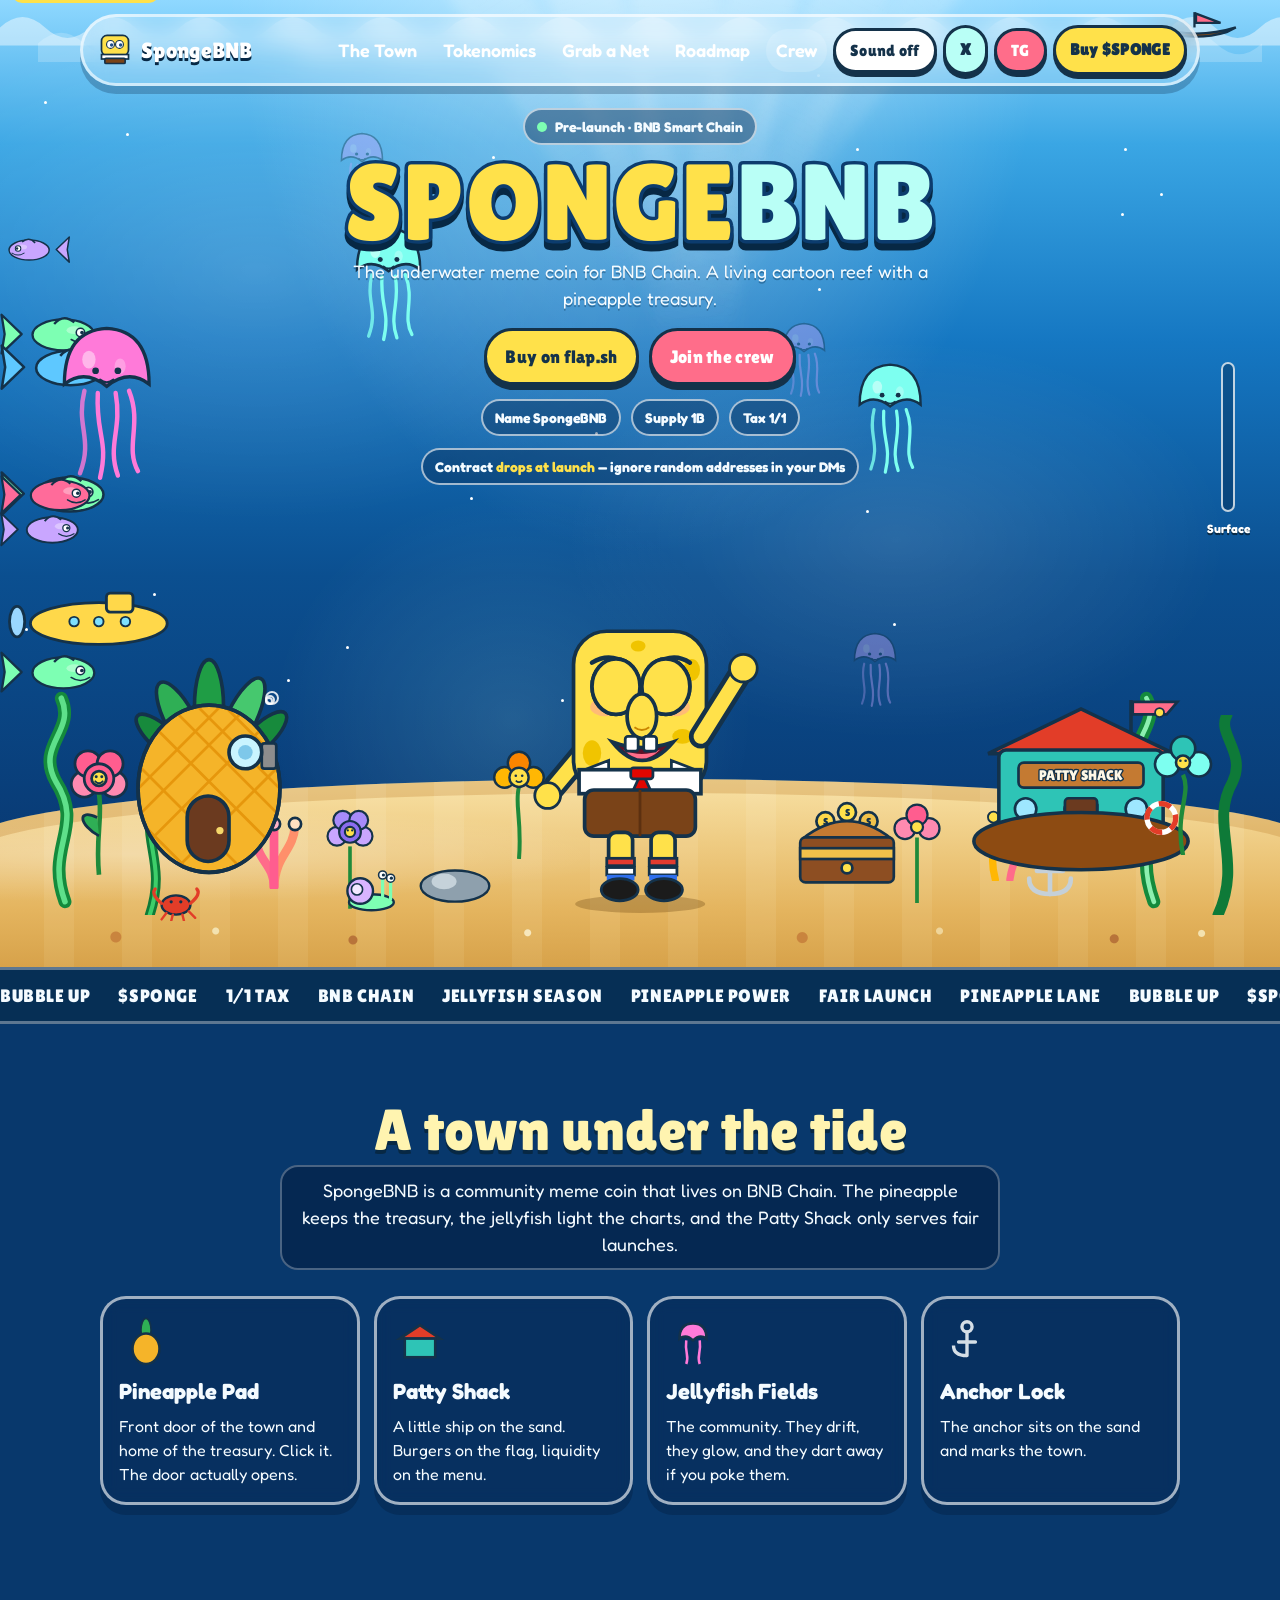
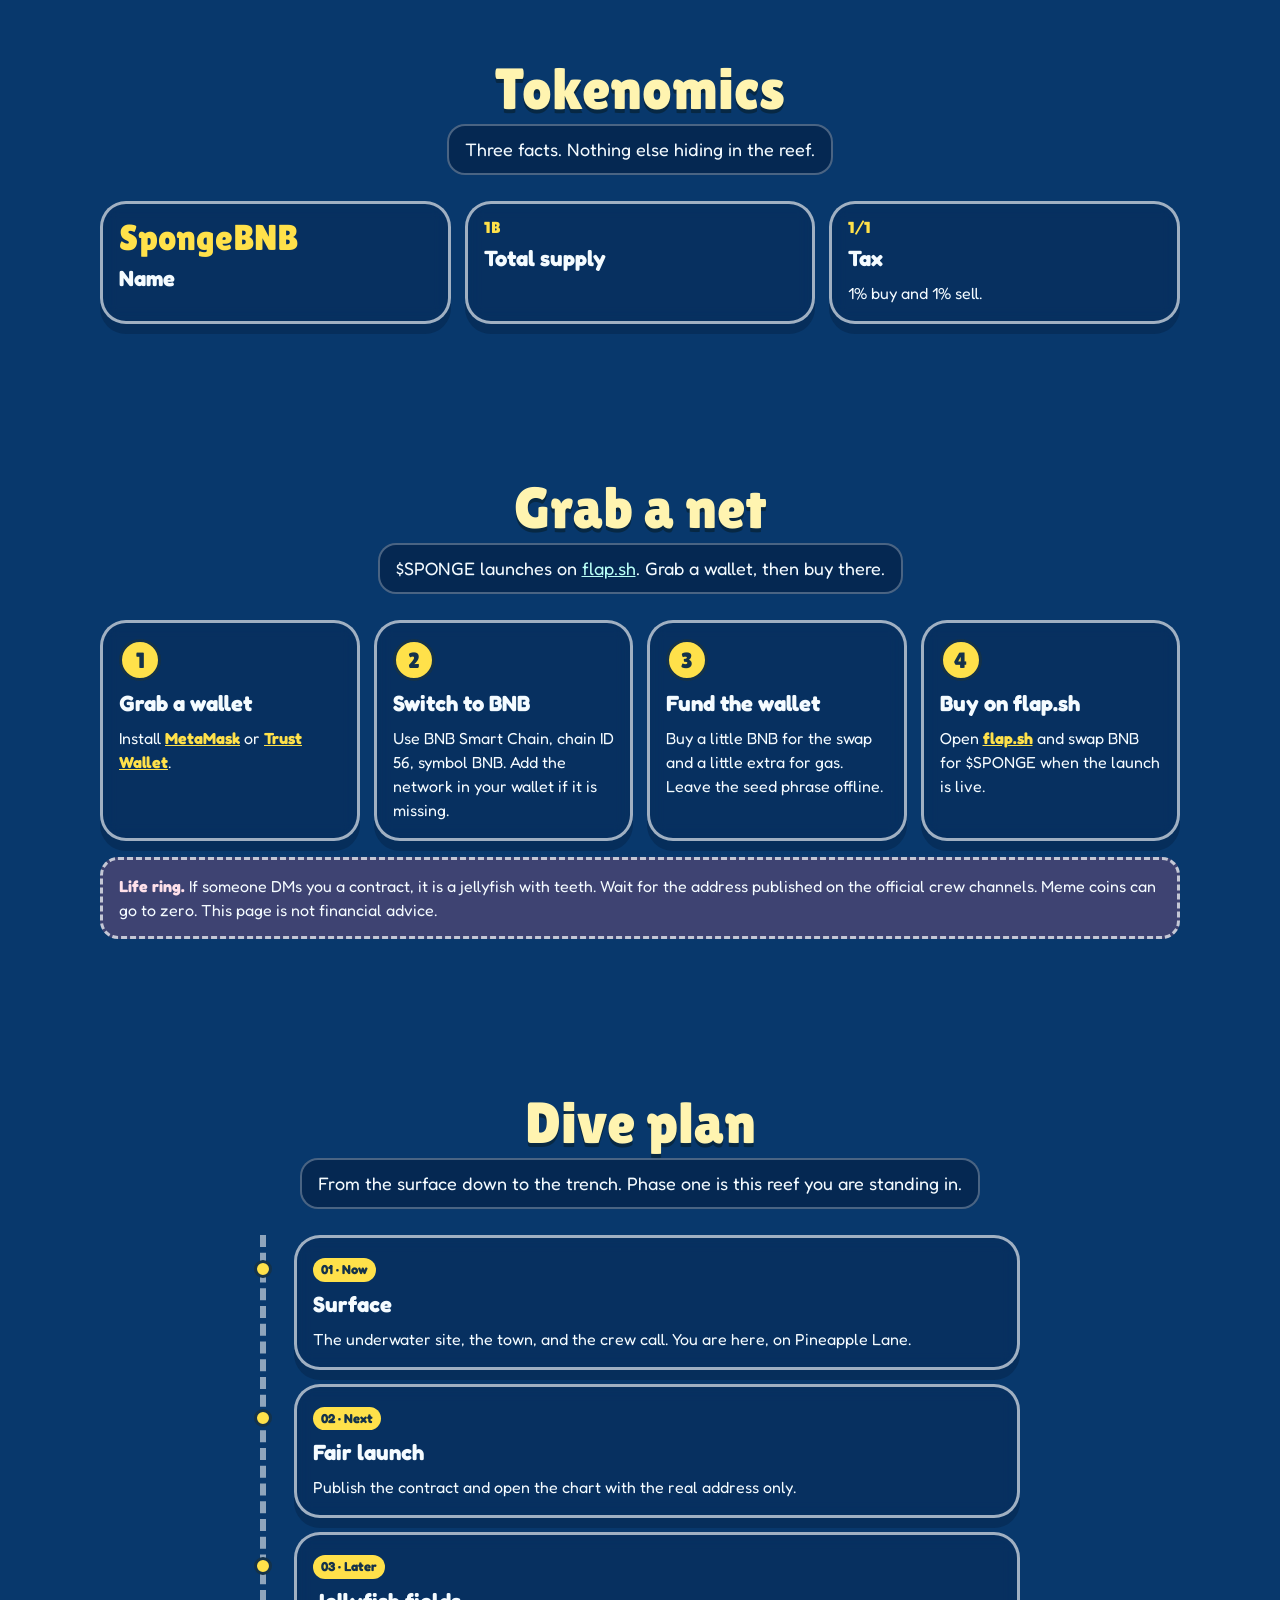
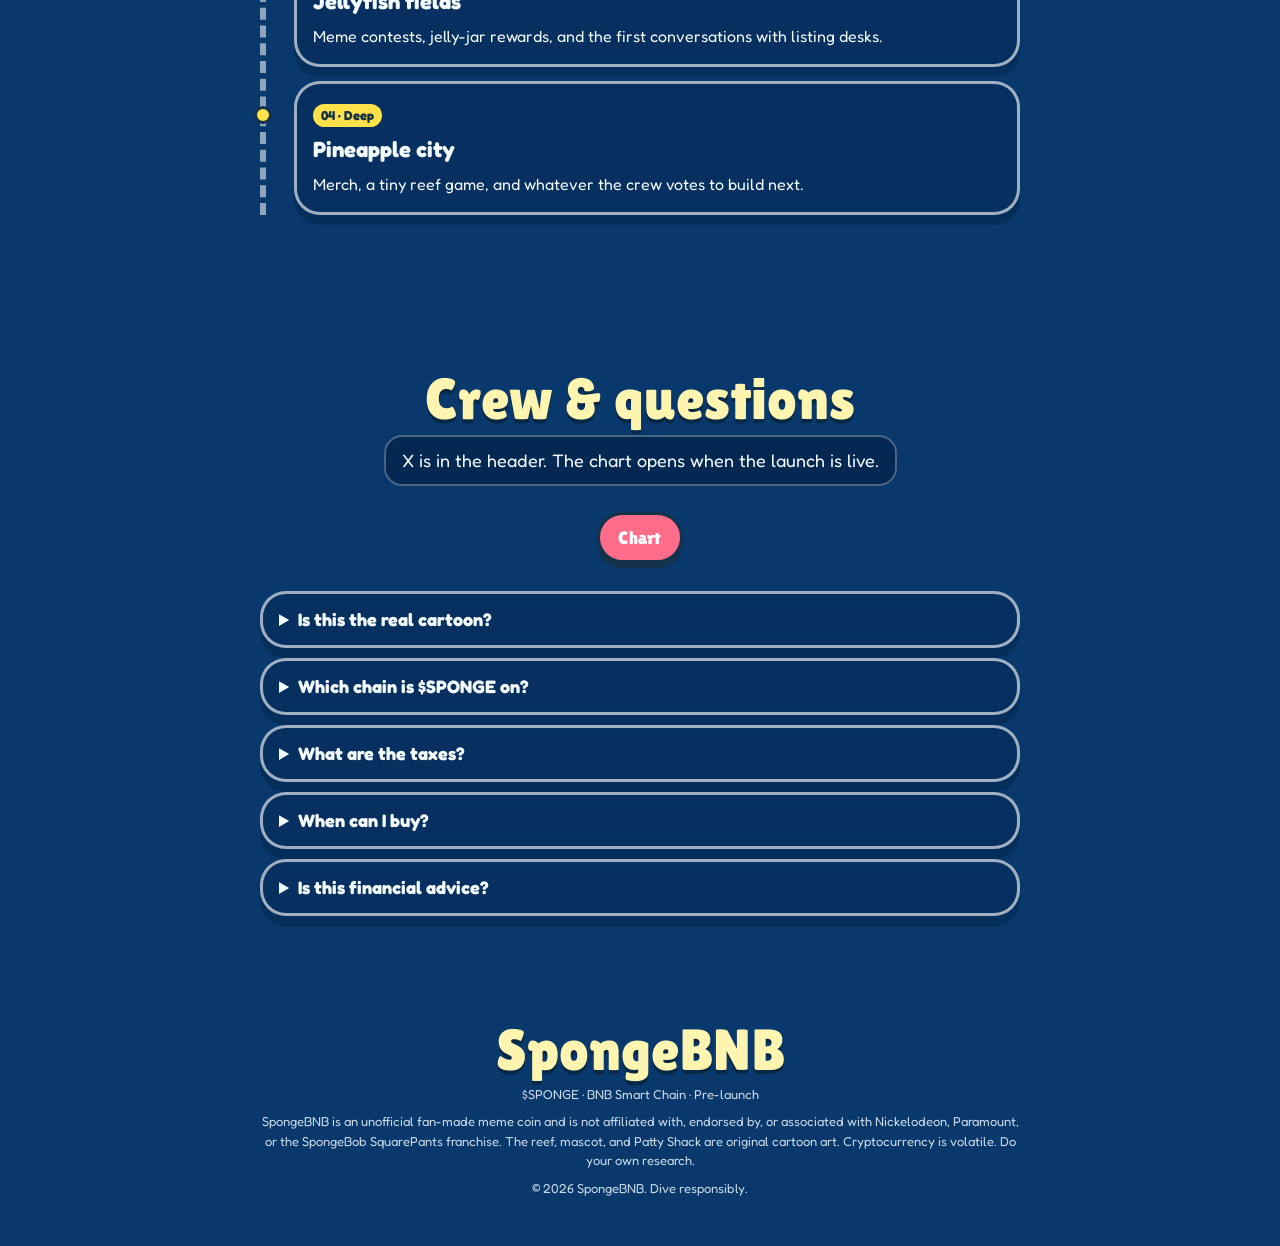
==== index.html @ d5db399b "Show tokenomics as name, 1B supply, and a 1/1 tax. Co-authored-by: Cursor <cursoragent@cursor.com>" ====
<!DOCTYPE html>
<html lang="en">
<head>
  <meta charset="UTF-8">
  <meta name="viewport" content="width=device-width, initial-scale=1">
  <title>SpongeBNB — The underwater meme coin</title>
  <meta name="description" content="SpongeBNB is a fan-made underwater meme coin on BNB Chain. Total supply 1B, tax 1/1.">
  <meta name="theme-color" content="#0c6ebd">
  <link rel="icon" href="favicon.svg" type="image/svg+xml">
  <link rel="preconnect" href="https://fonts.googleapis.com">
  <link rel="preconnect" href="https://fonts.gstatic.com" crossorigin>
  <link href="https://fonts.googleapis.com/css2?family=Fredoka:wght@500;600;700&family=Lilita+One&display=swap" rel="stylesheet">
  <link rel="stylesheet" href="styles.css?v=3">
</head>
<body>
  <a class="skip" href="#main">Skip to content</a>

  <div class="ocean" aria-hidden="true">
    <div class="rays">
      <span></span><span></span><span></span><span></span><span></span><span></span>
    </div>
    <div class="caustics"></div>
    <div class="wave wave-a"></div>
    <div class="wave wave-b"></div>
    <svg class="skiff" viewBox="0 0 120 48" aria-hidden="true">
      <path d="M8 28 Q60 44 112 28 L100 34 Q60 46 20 34 Z" fill="#8d4b12" stroke="#14324a" stroke-width="3"/>
      <path d="M58 28 V8" stroke="#14324a" stroke-width="3"/>
      <path d="M60 10 L92 22 L60 22 Z" fill="#ff6d8a" stroke="#14324a" stroke-width="3"/>
    </svg>
    <div class="bubbles" id="bubbles"></div>
    <div class="fish-layer" id="fish-layer"></div>
    <div class="jelly-layer" id="jelly-layer"></div>
    <div class="plankton" id="plankton"></div>
    <svg class="sub" viewBox="0 0 200 80" aria-hidden="true">
      <g class="prop">
        <ellipse cx="18" cy="48" rx="8" ry="16" fill="#9ad7ff" stroke="#14324a" stroke-width="3"/>
      </g>
      <ellipse cx="104" cy="50" rx="72" ry="22" fill="#ffd84a" stroke="#14324a" stroke-width="3"/>
      <rect x="112" y="18" width="28" height="20" rx="4" fill="#ffd84a" stroke="#14324a" stroke-width="3"/>
      <circle cx="78" cy="48" r="5" fill="#7ee0ff" stroke="#14324a" stroke-width="2"/>
      <circle cx="104" cy="48" r="5" fill="#7ee0ff" stroke="#14324a" stroke-width="2"/>
      <circle cx="132" cy="48" r="5" fill="#7ee0ff" stroke="#14324a" stroke-width="2"/>
    </svg>
    <div class="depth-shade"></div>
  </div>

  <div class="depth" aria-hidden="true">
    <div class="depth-track"><div class="depth-fill" id="depth-fill"></div></div>
    <span id="depth-label">Surface</span>
  </div>

  <header class="nav">
    <a class="brand" href="#home">
      <svg class="brand-mark" viewBox="0 0 64 64" aria-hidden="true">
        <rect x="8" y="6" width="48" height="36" rx="10" fill="#ffe14a" stroke="#14324a" stroke-width="3"/>
        <circle cx="24" cy="22" r="7" fill="#fff" stroke="#14324a" stroke-width="2"/>
        <circle cx="40" cy="22" r="7" fill="#fff" stroke="#14324a" stroke-width="2"/>
        <circle cx="26" cy="23" r="3" fill="#1d4e89"/>
        <circle cx="42" cy="23" r="3" fill="#1d4e89"/>
        <rect x="8" y="40" width="48" height="8" fill="#fff" stroke="#14324a" stroke-width="3"/>
        <rect x="14" y="47" width="36" height="9" rx="2" fill="#7a4318" stroke="#14324a" stroke-width="3"/>
      </svg>
      SpongeBNB
    </a>
    <button class="burger" type="button" aria-label="Menu" aria-expanded="false">
      <span></span><span></span><span></span>
    </button>
    <nav class="nav-links">
      <a href="#about">The Town</a>
      <a href="#tokenomics">Tokenomics</a>
      <a href="#buy">Grab a Net</a>
      <a href="#roadmap">Roadmap</a>
      <a href="#crew">Crew</a>
      <button class="btn icon-btn" id="sound-btn" type="button" aria-pressed="false">Sound off</button>
      <a class="btn btn-aqua" href="https://x.com/spongebnb_" target="_blank" rel="noopener noreferrer">X</a>
      <button class="btn btn-pink" id="tg-btn" type="button" data-soon>TG</button>
      <a class="btn btn-yellow" href="https://flap.sh" target="_blank" rel="noopener noreferrer">Buy $SPONGE</a>
    </nav>
  </header>

  <main id="main">
    <section class="hero" id="home">
      <div class="hero-copy">
        <p class="kicker"><span class="pulse"></span> Pre-launch · BNB Smart Chain</p>
        <h1 aria-label="SpongeBNB">
          <span>S</span><span>P</span><span>O</span><span>N</span><span>G</span><span>E</span><span class="sea">B</span><span class="sea">N</span><span class="sea">B</span>
        </h1>
        <p class="lede">The underwater meme coin for BNB Chain. A living cartoon reef with a pineapple treasury.</p>
        <div class="cta-row">
          <a class="btn btn-yellow" href="https://flap.sh" target="_blank" rel="noopener noreferrer">Buy on flap.sh</a>
          <a class="btn btn-pink" href="#crew">Join the crew</a>
        </div>
        <ul class="chips">
          <li>Name SpongeBNB</li>
          <li>Supply 1B</li>
          <li>Tax 1/1</li>
        </ul>
        <p class="status-pill">Contract <strong>drops at launch</strong> — ignore random addresses in your DMs</p>
      </div>

      <div class="town">
        <div class="sand"></div>
        <div class="pebbles"></div>

        <svg class="kelp k1" viewBox="0 0 80 220" aria-hidden="true">
          <path d="M40 220 C 18 160, 62 140, 30 90 C 8 50, 52 36, 36 0" stroke="#148a3c" stroke-width="14" fill="none" stroke-linecap="round"/>
          <path d="M40 220 C 18 160, 62 140, 30 90 C 8 50, 52 36, 36 0" stroke="#5ee08a" stroke-width="6" fill="none" stroke-linecap="round"/>
        </svg>
        <svg class="kelp k2" viewBox="0 0 80 220" aria-hidden="true">
          <path d="M36 220 C 60 150, 16 120, 48 70 C 66 40, 30 24, 44 0" stroke="#0e7a38" stroke-width="12" fill="none" stroke-linecap="round"/>
          <path d="M36 220 C 60 150, 16 120, 48 70 C 66 40, 30 24, 44 0" stroke="#3dce6a" stroke-width="5" fill="none" stroke-linecap="round"/>
        </svg>
        <svg class="kelp k3" viewBox="0 0 80 220" aria-hidden="true">
          <path d="M42 220 C 16 150, 64 130, 28 80 C 10 46, 50 30, 34 0" stroke="#148a3c" stroke-width="14" fill="none" stroke-linecap="round"/>
          <path d="M42 220 C 16 150, 64 130, 28 80 C 10 46, 50 30, 34 0" stroke="#8cf0b0" stroke-width="5" fill="none" stroke-linecap="round"/>
        </svg>
        <svg class="kelp k4" viewBox="0 0 80 220" aria-hidden="true">
          <path d="M30 220 C 58 160, 20 120, 46 74 C 62 42, 28 20, 40 0" stroke="#0e7a38" stroke-width="12" fill="none" stroke-linecap="round"/>
        </svg>

        <div class="scene">
          <svg class="flower f1" viewBox="0 0 80 150" aria-hidden="true">
            <path d="M40 150 C 36 110, 44 90, 40 62" stroke="#1f8a3b" stroke-width="5" fill="none"/>
            <path d="M40 108 C 18 96, 16 78, 38 88" fill="#2faf55" stroke="#14324a" stroke-width="3"/>
            <circle cx="24" cy="52" r="14" fill="#ff8ab0" stroke="#14324a" stroke-width="3"/>
            <circle cx="56" cy="52" r="14" fill="#ff8ab0" stroke="#14324a" stroke-width="3"/>
            <circle cx="28" cy="30" r="14" fill="#ff5d8f" stroke="#14324a" stroke-width="3"/>
            <circle cx="52" cy="30" r="14" fill="#ff5d8f" stroke="#14324a" stroke-width="3"/>
            <circle cx="40" cy="46" r="16" fill="#ff5d8f" stroke="#14324a" stroke-width="3"/>
            <circle cx="40" cy="46" r="8" fill="#ffe14a" stroke="#14324a" stroke-width="3"/>
            <circle cx="37" cy="44" r="1.6" fill="#14324a"/>
            <circle cx="43" cy="44" r="1.6" fill="#14324a"/>
            <path d="M36 49 Q40 53 44 49" stroke="#14324a" fill="none" stroke-width="2" stroke-linecap="round"/>
          </svg>

          <svg class="coral c1" viewBox="0 0 80 90" aria-hidden="true">
            <path d="M40 88 C 40 60, 18 58, 20 28" stroke="#ff6b8a" stroke-width="10" fill="none" stroke-linecap="round"/>
            <path d="M40 88 C 42 50, 62 48, 64 18" stroke="#ff8f6b" stroke-width="10" fill="none" stroke-linecap="round"/>
            <path d="M40 88 V 20" stroke="#ff5d8f" stroke-width="10" fill="none" stroke-linecap="round"/>
            <circle cx="20" cy="24" r="7" fill="#ffd0dc" stroke="#14324a" stroke-width="3"/>
            <circle cx="64" cy="16" r="7" fill="#ffe0c2" stroke="#14324a" stroke-width="3"/>
            <circle cx="40" cy="16" r="7" fill="#ffb3c7" stroke="#14324a" stroke-width="3"/>
          </svg>

          <svg class="flower f2" viewBox="0 0 80 150" aria-hidden="true">
            <path d="M40 150 V 64" stroke="#1f8a3b" stroke-width="5"/>
            <circle cx="22" cy="50" r="13" fill="#c9a6ff" stroke="#14324a" stroke-width="3"/>
            <circle cx="58" cy="50" r="13" fill="#c9a6ff" stroke="#14324a" stroke-width="3"/>
            <circle cx="30" cy="28" r="13" fill="#a78bfa" stroke="#14324a" stroke-width="3"/>
            <circle cx="52" cy="28" r="13" fill="#a78bfa" stroke="#14324a" stroke-width="3"/>
            <circle cx="40" cy="44" r="15" fill="#8b6cf0" stroke="#14324a" stroke-width="3"/>
            <circle cx="40" cy="44" r="7" fill="#ffe14a" stroke="#14324a" stroke-width="3"/>
            <circle cx="37" cy="42" r="1.5" fill="#14324a"/>
            <circle cx="43" cy="42" r="1.5" fill="#14324a"/>
          </svg>

          <button class="pineapple" id="pineapple" type="button" aria-pressed="false" aria-label="Pineapple house">
            <span class="smoke" aria-hidden="true"><i></i><i></i><i></i></span>
            <svg viewBox="0 0 220 270" aria-hidden="true">
              <g class="leaves">
                <ellipse cx="110" cy="78" rx="16" ry="52" fill="#1f9d45" stroke="#14324a" stroke-width="4"/>
                <ellipse cx="78" cy="92" rx="16" ry="46" fill="#2faf55" stroke="#14324a" stroke-width="4" transform="rotate(-28 78 92)"/>
                <ellipse cx="146" cy="90" rx="16" ry="48" fill="#46c86e" stroke="#14324a" stroke-width="4" transform="rotate(26 146 90)"/>
                <ellipse cx="58" cy="112" rx="13" ry="36" fill="#178a3c" stroke="#14324a" stroke-width="4" transform="rotate(-48 58 112)"/>
                <ellipse cx="168" cy="110" rx="13" ry="36" fill="#178a3c" stroke="#14324a" stroke-width="4" transform="rotate(46 168 110)"/>
              </g>
              <defs>
                <clipPath id="pineClip">
                  <ellipse cx="110" cy="168" rx="78" ry="92"/>
                </clipPath>
              </defs>
              <ellipse cx="110" cy="168" rx="78" ry="92" fill="#f5b429" stroke="#14324a" stroke-width="4"/>
              <g clip-path="url(#pineClip)" stroke="#e08a00" stroke-width="3" opacity="0.7">
                <path d="M40 90 L180 230 M20 130 L160 270 M60 70 L200 210 M80 60 L220 200 M0 170 L120 290 M100 50 L240 190"/>
                <path d="M180 90 L40 230 M200 130 L60 270 M160 70 L20 210 M140 60 L0 200"/>
              </g>
              <ellipse cx="110" cy="168" rx="78" ry="92" fill="none" stroke="#14324a" stroke-width="4"/>
              <rect x="168" y="118" width="16" height="28" rx="3" fill="#8d8d8d" stroke="#14324a" stroke-width="3"/>
              <circle cx="150" cy="128" r="18" fill="#c9f4ff" stroke="#14324a" stroke-width="4"/>
              <circle cx="150" cy="128" r="8" fill="#7ec8ea"/>
              <g class="door">
                <rect x="86" y="176" width="46" height="72" rx="23" fill="#6b3a1f" stroke="#14324a" stroke-width="4"/>
                <circle cx="122" cy="214" r="4" fill="#f5d76a"/>
              </g>
            </svg>
          </button>
          <div class="house-tip" id="house-tip">The treasury lives here.</div>

          <svg class="snail" viewBox="0 0 90 70" aria-hidden="true">
            <ellipse cx="48" cy="54" rx="28" ry="10" fill="#7dffb3" stroke="#14324a" stroke-width="3"/>
            <circle cx="34" cy="40" r="16" fill="#d9b4ff" stroke="#14324a" stroke-width="3"/>
            <circle cx="30" cy="38" r="7" fill="#f3e8ff" stroke="#14324a" stroke-width="2"/>
            <g class="eyestalk">
              <path d="M62 48 V 24" stroke="#7dffb3" stroke-width="4" stroke-linecap="round"/>
              <circle cx="62" cy="20" r="5" fill="#fff" stroke="#14324a" stroke-width="2"/>
              <circle cx="63" cy="20" r="2" fill="#14324a"/>
            </g>
            <g class="eyestalk" style="animation-delay:-.4s">
              <path d="M72 50 V 28" stroke="#7dffb3" stroke-width="4" stroke-linecap="round"/>
              <circle cx="72" cy="24" r="5" fill="#fff" stroke="#14324a" stroke-width="2"/>
              <circle cx="73" cy="24" r="2" fill="#14324a"/>
            </g>
          </svg>

          <svg class="rock" viewBox="0 0 100 60" aria-hidden="true">
            <ellipse cx="50" cy="36" rx="44" ry="20" fill="#8ea0ad" stroke="#14324a" stroke-width="3"/>
            <ellipse cx="36" cy="30" rx="16" ry="10" fill="#c5d2da"/>
          </svg>

          <svg class="flower f3" viewBox="0 0 80 150" aria-hidden="true">
            <path d="M40 150 C 44 100, 34 80, 40 60" stroke="#1f8a3b" stroke-width="5" fill="none"/>
            <circle cx="22" cy="48" r="13" fill="#ffb703" stroke="#14324a" stroke-width="3"/>
            <circle cx="58" cy="48" r="13" fill="#ffb703" stroke="#14324a" stroke-width="3"/>
            <circle cx="40" cy="30" r="14" fill="#fb8500" stroke="#14324a" stroke-width="3"/>
            <circle cx="40" cy="48" r="12" fill="#ffe14a" stroke="#14324a" stroke-width="3"/>
            <circle cx="36" cy="46" r="1.6" fill="#14324a"/>
            <circle cx="44" cy="46" r="1.6" fill="#14324a"/>
            <path d="M36 52 Q40 56 44 52" stroke="#14324a" fill="none" stroke-width="2"/>
          </svg>

          <div class="mascot">
            <div class="shadow"></div>
            <button class="sponge" id="sponge" type="button" aria-label="Sponge mascot, activate for a cheer">
              <svg viewBox="0 0 260 340" aria-hidden="true">
                <g class="arm-left">
                  <line x1="78" y1="156" x2="36" y2="206" stroke="#14324a" stroke-width="26" stroke-linecap="round"/>
                  <line x1="78" y1="156" x2="36" y2="206" stroke="#ffe14a" stroke-width="16" stroke-linecap="round"/>
                  <circle cx="30" cy="214" r="14" fill="#ffe14a" stroke="#14324a" stroke-width="3"/>
                </g>
                <rect x="58" y="36" width="144" height="176" rx="36" fill="#ffe14a" stroke="#14324a" stroke-width="4"/>
                <ellipse cx="78" cy="168" rx="10" ry="14" fill="#f0c400"/>
                <ellipse cx="186" cy="78" rx="9" ry="12" fill="#f0c400"/>
                <ellipse cx="176" cy="150" rx="11" ry="8" fill="#f0c400"/>
                <ellipse cx="128" cy="52" rx="8" ry="6" fill="#f0c400"/>
                <ellipse cx="92" cy="118" rx="16" ry="10" fill="#ff8fab" opacity="0.45"/>
                <ellipse cx="168" cy="118" rx="16" ry="10" fill="#ff8fab" opacity="0.45"/>
                <path d="M78 70 Q98 58 116 72" stroke="#14324a" stroke-width="5" fill="none" stroke-linecap="round"/>
                <path d="M146 72 Q166 58 184 70" stroke="#14324a" stroke-width="5" fill="none" stroke-linecap="round"/>
                <ellipse cx="104" cy="96" rx="26" ry="30" fill="#fff" stroke="#14324a" stroke-width="4"/>
                <ellipse cx="158" cy="96" rx="26" ry="30" fill="#fff" stroke="#14324a" stroke-width="4"/>
                <g class="pupils">
                  <ellipse cx="108" cy="102" rx="12" ry="14" fill="#1d4e89"/>
                  <ellipse cx="162" cy="102" rx="12" ry="14" fill="#1d4e89"/>
                  <circle cx="108" cy="104" r="6" fill="#0d1b2a"/>
                  <circle cx="162" cy="104" r="6" fill="#0d1b2a"/>
                  <circle cx="112" cy="98" r="3" fill="#fff"/>
                  <circle cx="166" cy="98" r="3" fill="#fff"/>
                </g>
                <ellipse class="eyelid" cx="104" cy="96" rx="26" ry="30" fill="#ffe14a" stroke="#14324a" stroke-width="4"/>
                <ellipse class="eyelid late" cx="158" cy="96" rx="26" ry="30" fill="#ffe14a" stroke="#14324a" stroke-width="4"/>
                <ellipse cx="132" cy="128" rx="16" ry="24" fill="#ffe14a" stroke="#14324a" stroke-width="4"/>
                <path d="M124 140 Q132 146 140 140" stroke="#c98400" stroke-width="2" fill="none"/>
                <path d="M100 156 Q132 196 166 156 Q132 168 100 156 Z" fill="#5c1228" stroke="#14324a" stroke-width="4"/>
                <path d="M112 164 Q132 184 152 164 Q132 174 112 164 Z" fill="#ff6d8a"/>
                <rect x="114" y="150" width="14" height="16" rx="3" fill="#fff" stroke="#14324a" stroke-width="3"/>
                <rect x="134" y="150" width="14" height="16" rx="3" fill="#fff" stroke="#14324a" stroke-width="3"/>
                <path d="M70 186 L96 176 L96 204 Z" fill="#fff" stroke="#14324a" stroke-width="3"/>
                <path d="M190 186 L164 176 L164 204 Z" fill="#fff" stroke="#14324a" stroke-width="3"/>
                <rect x="64" y="186" width="132" height="26" fill="#fff" stroke="#14324a" stroke-width="4"/>
                <g class="tie">
                  <polygon points="132,188 120,214 132,236 144,214" fill="#e10600" stroke="#14324a" stroke-width="3"/>
                  <rect x="120" y="184" width="24" height="12" rx="3" fill="#e10600" stroke="#14324a" stroke-width="3"/>
                </g>
                <rect x="70" y="208" width="120" height="50" rx="10" fill="#7a4318" stroke="#14324a" stroke-width="4"/>
                <path d="M130 208 V 258" stroke="#5c3010" stroke-width="3"/>
                <rect x="96" y="254" width="26" height="36" rx="8" fill="#ffe14a" stroke="#14324a" stroke-width="4"/>
                <rect x="142" y="254" width="26" height="36" rx="8" fill="#ffe14a" stroke="#14324a" stroke-width="4"/>
                <rect x="94" y="282" width="30" height="8" fill="#e23b2f" stroke="#14324a" stroke-width="3"/>
                <rect x="94" y="292" width="30" height="8" fill="#fff" stroke="#14324a" stroke-width="3"/>
                <rect x="94" y="300" width="30" height="6" fill="#2f6fed"/>
                <rect x="140" y="282" width="30" height="8" fill="#e23b2f" stroke="#14324a" stroke-width="3"/>
                <rect x="140" y="292" width="30" height="8" fill="#fff" stroke="#14324a" stroke-width="3"/>
                <rect x="140" y="300" width="30" height="6" fill="#2f6fed"/>
                <ellipse cx="108" cy="316" rx="20" ry="12" fill="#1b1b1b" stroke="#14324a" stroke-width="3"/>
                <ellipse cx="156" cy="316" rx="20" ry="12" fill="#1b1b1b" stroke="#14324a" stroke-width="3"/>
                <g class="arm-wave">
                  <line x1="196" y1="150" x2="236" y2="86" stroke="#14324a" stroke-width="26" stroke-linecap="round"/>
                  <line x1="196" y1="150" x2="236" y2="86" stroke="#ffe14a" stroke-width="16" stroke-linecap="round"/>
                  <circle cx="242" cy="76" r="15" fill="#ffe14a" stroke="#14324a" stroke-width="3"/>
                </g>
              </svg>
            </button>
            <div class="speech" id="speech"></div>
          </div>

          <button class="chest" id="chest" type="button" aria-label="Treasure chest">
            <svg viewBox="0 0 120 110" aria-hidden="true">
              <circle class="coin c1" cx="36" cy="28" r="10" fill="#ffd84a" stroke="#14324a" stroke-width="3"/>
              <circle class="coin c2" cx="60" cy="18" r="10" fill="#ffe14a" stroke="#14324a" stroke-width="3"/>
              <circle class="coin c3" cx="84" cy="28" r="10" fill="#f0c14a" stroke="#14324a" stroke-width="3"/>
              <text x="36" y="32" text-anchor="middle" font-size="11" font-family="Lilita One, sans-serif" fill="#14324a">S</text>
              <text x="60" y="22" text-anchor="middle" font-size="11" font-family="Lilita One, sans-serif" fill="#14324a">S</text>
              <text x="84" y="32" text-anchor="middle" font-size="11" font-family="Lilita One, sans-serif" fill="#14324a">S</text>
              <g class="lid">
                <path d="M10 48 Q60 8 110 48" fill="#c47a32" stroke="#14324a" stroke-width="3"/>
              </g>
              <rect x="8" y="46" width="104" height="50" rx="6" fill="#8d4e22" stroke="#14324a" stroke-width="3"/>
              <rect x="8" y="58" width="104" height="12" fill="#f0c14a" stroke="#14324a" stroke-width="3"/>
              <circle cx="60" cy="80" r="6" fill="#ffe14a" stroke="#14324a" stroke-width="3"/>
            </svg>
          </button>

          <svg class="flower f4" viewBox="0 0 80 150" aria-hidden="true">
            <path d="M40 150 V 62" stroke="#1f8a3b" stroke-width="5"/>
            <circle cx="24" cy="50" r="14" fill="#ff8ab0" stroke="#14324a" stroke-width="3"/>
            <circle cx="56" cy="50" r="14" fill="#ff8ab0" stroke="#14324a" stroke-width="3"/>
            <circle cx="40" cy="32" r="14" fill="#ff5d8f" stroke="#14324a" stroke-width="3"/>
            <circle cx="40" cy="48" r="8" fill="#ffe14a" stroke="#14324a" stroke-width="3"/>
          </svg>

          <svg class="anchor" viewBox="0 0 70 90" aria-hidden="true">
            <circle cx="35" cy="14" r="8" fill="none" stroke="#9aa7b2" stroke-width="5"/>
            <path d="M35 22 V 70" stroke="#c5d0d8" stroke-width="6" stroke-linecap="round"/>
            <path d="M18 40 H 52" stroke="#c5d0d8" stroke-width="6" stroke-linecap="round"/>
            <path d="M35 70 Q 8 70 8 50" stroke="#c5d0d8" stroke-width="6" fill="none" stroke-linecap="round"/>
            <path d="M35 70 Q 62 70 62 50" stroke="#c5d0d8" stroke-width="6" fill="none" stroke-linecap="round"/>
          </svg>

          <div class="shack" aria-hidden="true">
            <svg viewBox="0 0 280 230" aria-hidden="true">
              <line x1="196" y1="78" x2="196" y2="18" stroke="#14324a" stroke-width="4"/>
              <path class="flag" d="M198 20 H248 L236 34 H198 Z" fill="#ff6d8a" stroke="#14324a" stroke-width="3"/>
              <circle cx="228" cy="32" r="5" fill="#ffe14a" stroke="#14324a" stroke-width="2"/>
              <polygon points="36,78 140,28 244,78" fill="#e23d28" stroke="#14324a" stroke-width="4"/>
              <rect x="48" y="74" width="184" height="92" rx="8" fill="#2ec4b6" stroke="#14324a" stroke-width="4"/>
              <rect x="70" y="88" width="140" height="28" rx="6" fill="#c47a32" stroke="#14324a" stroke-width="3"/>
              <text x="140" y="108" text-anchor="middle" font-family="Lilita One, Fredoka, sans-serif" font-size="16" fill="#fff8e6" stroke="#14324a" stroke-width="3" paint-order="stroke">PATTY SHACK</text>
              <text class="open-sign" x="140" y="146" text-anchor="middle" font-family="Lilita One, Fredoka, sans-serif" font-size="16" fill="#7dffb3" stroke="#14324a" stroke-width="3" paint-order="stroke">OPEN</text>
              <circle cx="78" cy="140" r="12" fill="#9ee7ff" stroke="#14324a" stroke-width="3"/>
              <circle cx="202" cy="140" r="12" fill="#9ee7ff" stroke="#14324a" stroke-width="3"/>
              <rect x="122" y="128" width="36" height="38" rx="4" fill="#6b3a1f" stroke="#14324a" stroke-width="3"/>
              <ellipse cx="140" cy="176" rx="120" ry="32" fill="#8d4b12" stroke="#14324a" stroke-width="4"/>
              <circle cx="230" cy="150" r="16" fill="none" stroke="#fff" stroke-width="6"/>
              <circle cx="230" cy="150" r="16" fill="none" stroke="#e23d28" stroke-width="6" stroke-dasharray="14 10"/>
            </svg>
          </div>

          <svg class="coral c2" viewBox="0 0 70 80" aria-hidden="true">
            <path d="M20 78 C 10 40, 30 36, 18 8" stroke="#ffb703" stroke-width="8" fill="none" stroke-linecap="round"/>
            <path d="M36 78 C 40 46, 58 40, 52 12" stroke="#ff6b8a" stroke-width="8" fill="none" stroke-linecap="round"/>
            <circle cx="18" cy="10" r="6" fill="#ffe14a" stroke="#14324a" stroke-width="2"/>
            <circle cx="52" cy="12" r="6" fill="#ffd0dc" stroke="#14324a" stroke-width="2"/>
          </svg>

          <svg class="flower f5" viewBox="0 0 80 150" aria-hidden="true">
            <path d="M40 150 C 30 100, 50 80, 40 58" stroke="#1f8a3b" stroke-width="5" fill="none"/>
            <circle cx="22" cy="46" r="14" fill="#7dfff0" stroke="#14324a" stroke-width="3"/>
            <circle cx="58" cy="46" r="14" fill="#7dfff0" stroke="#14324a" stroke-width="3"/>
            <circle cx="40" cy="28" r="14" fill="#2ec4b6" stroke="#14324a" stroke-width="3"/>
            <circle cx="40" cy="44" r="8" fill="#ffe14a" stroke="#14324a" stroke-width="3"/>
            <circle cx="37" cy="42" r="1.5" fill="#14324a"/>
            <circle cx="43" cy="42" r="1.5" fill="#14324a"/>
          </svg>

          <div class="crab-wrap" aria-hidden="true">
            <svg class="crab" viewBox="0 0 80 50">
              <ellipse cx="40" cy="30" rx="18" ry="12" fill="#e23d28" stroke="#14324a" stroke-width="3"/>
              <circle cx="34" cy="26" r="2" fill="#14324a"/>
              <circle cx="46" cy="26" r="2" fill="#14324a"/>
              <path d="M22 28 Q 8 16 14 10" stroke="#e23d28" stroke-width="4" fill="none" stroke-linecap="round"/>
              <path d="M58 28 Q 72 16 66 10" stroke="#e23d28" stroke-width="4" fill="none" stroke-linecap="round"/>
              <path d="M28 40 L 22 48 M 36 42 L 34 50 M 48 42 L 50 50 M 56 38 L 64 46" stroke="#e23d28" stroke-width="3" stroke-linecap="round"/>
            </svg>
          </div>
        </div>
      </div>
    </section>

    <div class="marquee" aria-hidden="true">
      <div class="marquee-track">
        <span>BUBBLE UP</span><span>$SPONGE</span><span>1/1 TAX</span><span>BNB CHAIN</span><span>JELLYFISH SEASON</span><span>PINEAPPLE POWER</span><span>FAIR LAUNCH</span><span>PINEAPPLE LANE</span>
        <span>BUBBLE UP</span><span>$SPONGE</span><span>1/1 TAX</span><span>BNB CHAIN</span><span>JELLYFISH SEASON</span><span>PINEAPPLE POWER</span><span>FAIR LAUNCH</span><span>PINEAPPLE LANE</span>
      </div>
    </div>

    <section class="band" id="about">
      <div class="wrap">
        <h2 class="reveal">A town under the tide</h2>
        <p class="lede reveal">SpongeBNB is a community meme coin that lives on BNB Chain. The pineapple keeps the treasury, the jellyfish light the charts, and the Patty Shack only serves fair launches.</p>
        <div class="spot-grid">
          <article class="glass spot reveal">
            <svg class="mini" viewBox="0 0 64 64" aria-hidden="true">
              <ellipse cx="32" cy="18" rx="6" ry="14" fill="#2faf55" stroke="#14324a" stroke-width="2"/>
              <ellipse cx="32" cy="40" rx="16" ry="18" fill="#f5b429" stroke="#14324a" stroke-width="3"/>
            </svg>
            <h3>Pineapple Pad</h3>
            <p>Front door of the town and home of the treasury. Click it. The door actually opens.</p>
          </article>
          <article class="glass spot reveal">
            <svg class="mini" viewBox="0 0 64 64" aria-hidden="true">
              <polygon points="8,28 32,12 56,28" fill="#e23d28" stroke="#14324a" stroke-width="3"/>
              <rect x="14" y="28" width="36" height="22" fill="#2ec4b6" stroke="#14324a" stroke-width="3"/>
            </svg>
            <h3>Patty Shack</h3>
            <p>A little ship on the sand. Burgers on the flag, liquidity on the menu.</p>
          </article>
          <article class="glass spot reveal">
            <svg class="mini" viewBox="0 0 64 64" aria-hidden="true">
              <path d="M16 28 Q16 10 32 10 Q48 10 48 28 Q40 22 32 30 Q24 22 16 28Z" fill="#ff7ad9" stroke="#14324a" stroke-width="3"/>
              <path d="M24 30 C 22 46, 28 48, 24 58" stroke="#ff7ad9" stroke-width="3" fill="none"/>
              <path d="M40 30 C 42 46, 36 48, 40 58" stroke="#ff7ad9" stroke-width="3" fill="none"/>
            </svg>
            <h3>Jellyfish Fields</h3>
            <p>The community. They drift, they glow, and they dart away if you poke them.</p>
          </article>
          <article class="glass spot reveal">
            <svg class="mini" viewBox="0 0 64 64" aria-hidden="true">
              <circle cx="32" cy="14" r="6" fill="none" stroke="#d5dee6" stroke-width="4"/>
              <path d="M32 20 V 48 M 22 32 H 42" stroke="#d5dee6" stroke-width="4" stroke-linecap="round"/>
              <path d="M32 48 Q 16 48 16 36" stroke="#d5dee6" stroke-width="4" fill="none"/>
            </svg>
            <h3>Anchor Lock</h3>
            <p>The anchor sits on the sand and marks the town.</p>
          </article>
        </div>
      </div>
    </section>

    <section class="band" id="tokenomics">
      <div class="wrap">
        <h2 class="reveal">Tokenomics</h2>
        <p class="lede reveal">Three facts. Nothing else hiding in the reef.</p>
        <div class="stats facts">
          <article class="glass stat reveal">
            <p class="stat-num name">SpongeBNB</p>
            <h3>Name</h3>
          </article>
          <article class="glass stat reveal">
            <p class="stat-num">1B</p>
            <h3>Total supply</h3>
          </article>
          <article class="glass stat reveal">
            <p class="stat-num">1/1</p>
            <h3>Tax</h3>
            <p>1% buy and 1% sell.</p>
          </article>
        </div>
      </div>
    </section>

    <section class="band" id="buy">
      <div class="wrap">
        <h2 class="reveal">Grab a net</h2>
        <p class="lede reveal">$SPONGE launches on <a href="https://flap.sh" target="_blank" rel="noopener noreferrer">flap.sh</a>. Grab a wallet, then buy there.</p>
        <ol class="steps">
          <li class="glass reveal">
            <span class="num">1</span>
            <h3>Grab a wallet</h3>
            <p>Install <a href="https://metamask.io" target="_blank" rel="noopener noreferrer">MetaMask</a> or <a href="https://trustwallet.com" target="_blank" rel="noopener noreferrer">Trust Wallet</a>.</p>
          </li>
          <li class="glass reveal">
            <span class="num">2</span>
            <h3>Switch to BNB</h3>
            <p>Use BNB Smart Chain, chain ID 56, symbol BNB. Add the network in your wallet if it is missing.</p>
          </li>
          <li class="glass reveal">
            <span class="num">3</span>
            <h3>Fund the wallet</h3>
            <p>Buy a little BNB for the swap and a little extra for gas. Leave the seed phrase offline.</p>
          </li>
          <li class="glass reveal">
            <span class="num">4</span>
            <h3>Buy on flap.sh</h3>
            <p>Open <a href="https://flap.sh" target="_blank" rel="noopener noreferrer">flap.sh</a> and swap BNB for $SPONGE when the launch is live.</p>
          </li>
        </ol>
        <div class="callout reveal">
          <p><strong>Life ring.</strong> If someone DMs you a contract, it is a jellyfish with teeth. Wait for the address published on the official crew channels. Meme coins can go to zero. This page is not financial advice.</p>
        </div>
      </div>
    </section>

    <section class="band" id="roadmap">
      <div class="wrap">
        <h2 class="reveal">Dive plan</h2>
        <p class="lede reveal">From the surface down to the trench. Phase one is this reef you are standing in.</p>
        <ol class="road">
          <li class="glass reveal">
            <span class="phase">01 · Now</span>
            <h3>Surface</h3>
            <p>The underwater site, the town, and the crew call. You are here, on Pineapple Lane.</p>
          </li>
          <li class="glass reveal">
            <span class="phase">02 · Next</span>
            <h3>Fair launch</h3>
            <p>Publish the contract and open the chart with the real address only.</p>
          </li>
          <li class="glass reveal">
            <span class="phase">03 · Later</span>
            <h3>Jellyfish fields</h3>
            <p>Meme contests, jelly-jar rewards, and the first conversations with listing desks.</p>
          </li>
          <li class="glass reveal">
            <span class="phase">04 · Deep</span>
            <h3>Pineapple city</h3>
            <p>Merch, a tiny reef game, and whatever the crew votes to build next.</p>
          </li>
        </ol>
      </div>
    </section>

    <section class="band" id="crew">
      <div class="wrap">
        <h2 class="reveal">Crew & questions</h2>
        <p class="lede reveal">X is in the header. The chart opens when the launch is live.</p>
        <div class="crew reveal">
          <button class="btn btn-pink" type="button" data-soon>Chart</button>
        </div>
        <div class="faq" style="margin-top: 28px">
          <details class="glass faq-item">
            <summary>Is this the real cartoon?</summary>
            <p>No. SpongeBNB is an unofficial fan-made meme project with original cartoon art. It is not affiliated with, endorsed by, or connected to Nickelodeon, Paramount, or SpongeBob SquarePants.</p>
          </details>
          <details class="glass faq-item">
            <summary>Which chain is $SPONGE on?</summary>
            <p>BNB Smart Chain, as a BEP-20 token, once the contract is deployed. Nothing is tradable before that address is posted on this site.</p>
          </details>
          <details class="glass faq-item">
            <summary>What are the taxes?</summary>
            <p>Buy tax is 1% and sell tax is 1%.</p>
          </details>
          <details class="glass faq-item">
            <summary>When can I buy?</summary>
            <p>When the contract is published here and on the official crew channels. Bookmark this page and ignore addresses that show up in DMs.</p>
          </details>
          <details class="glass faq-item">
            <summary>Is this financial advice?</summary>
            <p>No. Meme coins are speculative and can go to zero. Only use money you can afford to lose, and never share a seed phrase.</p>
          </details>
        </div>
      </div>
    </section>
  </main>

  <footer class="footer">
    <h2>SpongeBNB</h2>
    <p class="fine">$SPONGE · BNB Smart Chain · Pre-launch</p>
    <p class="fine">SpongeBNB is an unofficial fan-made meme coin and is not affiliated with, endorsed by, or associated with Nickelodeon, Paramount, or the SpongeBob SquarePants franchise. The reef, mascot, and Patty Shack are original cartoon art. Cryptocurrency is volatile. Do your own research.</p>
    <p class="fine">© 2026 SpongeBNB. Dive responsibly.</p>
  </footer>

  <button class="btn btn-yellow surface-btn" id="surface-btn" type="button">Back to surface</button>
  <div class="toast" id="toast" role="status"></div>
  <script src="main.js?v=3"></script>
</body>
</html>
---- styles.css ----
:root {
  --ink: #14324a;
  --deep: #072844;
  --yellow: #ffe14a;
  --aqua: #b9fff6;
  --pink: #ff6d8a;
  --sand: #f0cb7a;
  --glass: rgba(6, 40, 84, 0.5);
  --line: rgba(255, 255, 255, 0.62);
  --depth: 0;
}

*,
*::before,
*::after { box-sizing: border-box; }

html { scroll-behavior: smooth; }

body {
  margin: 0;
  min-height: 100vh;
  font-family: Fredoka, "Trebuchet MS", sans-serif;
  font-size: 18px;
  line-height: 1.5;
  color: #f4fbff;
  background: #08386c;
  overflow-x: hidden;
}

img, svg { display: block; }
button, input { font-family: inherit; }
a { color: var(--aqua); }
::selection { background: var(--yellow); color: var(--ink); }

:focus-visible {
  outline: 3px solid var(--yellow);
  outline-offset: 3px;
}

::-webkit-scrollbar { width: 12px; }
::-webkit-scrollbar-track { background: #08325c; }
::-webkit-scrollbar-thumb {
  background: var(--yellow);
  border-radius: 99px;
  border: 3px solid #08325c;
}

.skip {
  position: absolute;
  left: 12px;
  top: -40px;
  z-index: 50;
  background: var(--yellow);
  color: var(--ink);
  padding: 8px 12px;
  border-radius: 10px;
}
.skip:focus { top: 12px; }

/* ---------- living ocean ---------- */
.ocean {
  position: fixed;
  inset: 0;
  z-index: 0;
  pointer-events: none;
  overflow: hidden;
  background:
    radial-gradient(ellipse at 50% -10%, rgba(255, 255, 255, 0.45), transparent 46%),
    linear-gradient(180deg, #8fd8ff 0%, #3aa6e4 16%, #1577c2 38%, #0b4f90 64%, #08366f 100%);
}

.rays { position: absolute; inset: -10% 0 20%; }
.rays span {
  position: absolute;
  top: -8%;
  width: 70px;
  height: 78%;
  left: 50%;
  background: linear-gradient(to bottom, rgba(255, 255, 255, 0.28), transparent 80%);
  filter: blur(6px);
  transform-origin: top center;
  animation: raysway 7s ease-in-out infinite;
}
.rays span:nth-child(1) { transform: rotate(-32deg); margin-left: -280px; }
.rays span:nth-child(2) { transform: rotate(-18deg); margin-left: -140px; animation-delay: -1s; }
.rays span:nth-child(3) { transform: rotate(-4deg); margin-left: -20px; width: 90px; }
.rays span:nth-child(4) { transform: rotate(12deg); margin-left: 120px; animation-delay: -2s; }
.rays span:nth-child(5) { transform: rotate(26deg); margin-left: 250px; }
.rays span:nth-child(6) { transform: rotate(38deg); margin-left: 380px; animation-delay: -3s; width: 50px; }

@keyframes raysway {
  50% { opacity: 0.45; filter: blur(10px); }
}

.caustics {
  position: absolute;
  inset: 0;
  background:
    radial-gradient(ellipse at 20% 30%, rgba(255, 255, 255, 0.16), transparent 28%),
    radial-gradient(ellipse at 70% 60%, rgba(255, 255, 255, 0.12), transparent 26%),
    radial-gradient(ellipse at 40% 80%, rgba(185, 255, 246, 0.14), transparent 22%);
  mix-blend-mode: screen;
  animation: caustic 9s ease-in-out infinite alternate;
}
@keyframes caustic {
  to { transform: translate3d(2%, -1%, 0) scale(1.08); }
}

.wave {
  position: absolute;
  left: 0;
  right: 0;
  height: 46px;
  background-image: url("data:image/svg+xml,%3Csvg xmlns='http://www.w3.org/2000/svg' viewBox='0 0 120 30'%3E%3Cpath d='M0 18 Q15 4 30 18 T60 18 T90 18 T120 18 V30 H0Z' fill='%23ffffff' fill-opacity='.45'/%3E%3C/svg%3E");
  background-repeat: repeat-x;
  background-size: 180px 46px;
  animation: drift 8s linear infinite;
}
.wave-a { top: 0; }
.wave-b {
  top: 16px;
  opacity: 0.45;
  animation-duration: 13s;
  animation-direction: reverse;
  background-size: 260px 46px;
}
@keyframes drift { to { background-position: 180px 0; } }

.skiff {
  position: absolute;
  top: 6px;
  right: 3%;
  width: 92px;
  animation: skiff 4.5s ease-in-out infinite;
}
@keyframes skiff {
  50% { transform: translateY(5px) rotate(-2deg); }
}

.bubbles, .fish-layer, .jelly-layer, .plankton {
  position: absolute;
  inset: 0;
}
.bubble, .jelly, .plank { pointer-events: auto; }

.bubble {
  position: absolute;
  bottom: -40px;
  border-radius: 50%;
  background:
    radial-gradient(circle at 32% 30%, rgba(255, 255, 255, 0.95) 0 8%, rgba(255, 255, 255, 0.18) 9% 42%, rgba(170, 220, 255, 0.18) 70%, rgba(255, 255, 255, 0.05));
  border: 1px solid rgba(255, 255, 255, 0.65);
  animation: rise linear infinite;
  cursor: pointer;
}
@keyframes rise {
  0% { transform: translate(0, 0) scale(0.8); opacity: 0; }
  10% { opacity: 0.85; }
  50% { transform: translate(18px, -52vh) scale(1); opacity: 0.7; }
  100% { transform: translate(-14px, -108vh) scale(1.05); opacity: 0; }
}
.bubble.popped { animation: pop 0.28s ease forwards !important; }
@keyframes pop { to { transform: scale(1.7); opacity: 0; } }

.plank {
  position: absolute;
  width: 3px;
  height: 3px;
  border-radius: 50%;
  background: white;
  animation: twinkle ease-in-out infinite;
}
@keyframes twinkle {
  0%, 100% { opacity: 0.15; transform: translateY(0); }
  50% { opacity: 0.85; transform: translateY(-12px); }
}

.fish {
  position: absolute;
  left: 0;
  width: 92px;
  animation: swim-right linear infinite;
}
.fish.go-left { animation-name: swim-left; }
.fish.go-left .fish-svg { transform: scaleX(-1); }
.fish-svg { width: 100%; height: auto; }
.tail {
  transform-box: fill-box;
  transform-origin: right center;
  animation: wag 0.35s ease-in-out infinite;
}
@keyframes wag {
  50% { transform: rotate(16deg); }
}
@keyframes swim-right {
  0% { transform: translate(-20vw, 0); }
  50% { transform: translate(45vw, -18px); }
  100% { transform: translate(115vw, 8px); }
}
@keyframes swim-left {
  0% { transform: translate(115vw, 8px); }
  50% { transform: translate(45vw, 16px); }
  100% { transform: translate(-20vw, -6px); }
}

.jelly {
  position: absolute;
  width: 84px;
  cursor: pointer;
  animation: floaty 6s ease-in-out infinite;
}
.jelly-svg { width: 100%; overflow: visible; }
.jelly.far { opacity: 0.38; filter: blur(0.6px); }
.tentacle {
  transform-box: fill-box;
  transform-origin: top center;
  animation: wiggle 2.4s ease-in-out infinite;
}
@keyframes wiggle {
  0%, 100% { transform: skewX(-8deg) scaleY(1); }
  50% { transform: skewX(10deg) scaleY(1.12); }
}
@keyframes floaty {
  0%, 100% { transform: translateY(0) rotate(-3deg); }
  50% { transform: translateY(-26px) rotate(3deg); }
}
.jelly.dart { animation: dart 0.7s ease; }
@keyframes dart {
  0% { transform: translateY(0) scale(1); }
  40% { transform: translateY(-54px) scale(1.18) rotate(8deg); }
  100% { transform: translateY(0) scale(1); }
}

.sub {
  position: absolute;
  top: 64%;
  width: 190px;
  overflow: visible;
  animation: swim-right 36s linear infinite;
  animation-delay: -12s;
}
.prop {
  transform-box: fill-box;
  transform-origin: right center;
  animation: spin 0.28s linear infinite;
}
@keyframes spin { to { transform: rotate(360deg); } }

.depth-shade {
  position: absolute;
  inset: 0;
  background: #02101f;
  opacity: calc(var(--depth) * 0.55);
}

/* ---------- chrome ---------- */
.nav {
  position: fixed;
  z-index: 20;
  top: 14px;
  left: 50%;
  transform: translateX(-50%);
  width: min(1120px, calc(100% - 24px));
  display: flex;
  align-items: center;
  gap: 16px;
  padding: 8px 10px 8px 14px;
  background: rgba(255, 255, 255, 0.16);
  border: 3px solid var(--line);
  border-radius: 999px;
  backdrop-filter: blur(12px);
  box-shadow: 0 8px 0 rgba(6, 30, 60, 0.25);
}
.brand {
  display: flex;
  align-items: center;
  gap: 8px;
  color: white;
  text-decoration: none;
  font-family: "Lilita One", Fredoka, sans-serif;
  font-size: 22px;
  letter-spacing: 0.3px;
  text-shadow: 0 3px 0 var(--deep);
}
.brand-mark { width: 36px; height: 36px; }
.nav-links {
  display: flex;
  align-items: center;
  gap: 6px;
  margin-left: auto;
}
.nav-links a {
  color: white;
  text-decoration: none;
  font-weight: 600;
  padding: 8px 10px;
  border-radius: 999px;
}
.nav-links a:hover,
.nav-links a[aria-current="true"] { background: rgba(255, 255, 255, 0.16); }
.nav-links a.btn,
.nav-links a.btn:hover { color: var(--ink); background: var(--yellow); }
.nav-links a.btn-aqua,
.nav-links a.btn-aqua:hover { background: var(--aqua); }
.burger {
  display: none;
  margin-left: auto;
  width: 46px;
  height: 46px;
  border-radius: 50%;
  border: 3px solid var(--ink);
  background: var(--yellow);
  box-shadow: 0 3px 0 var(--ink);
  cursor: pointer;
}
.burger span {
  display: block;
  height: 3px;
  margin: 5px 10px;
  background: var(--ink);
  border-radius: 3px;
}

.btn {
  display: inline-flex;
  align-items: center;
  justify-content: center;
  gap: 8px;
  border: 3px solid var(--ink);
  border-radius: 999px;
  padding: 12px 18px;
  background: white;
  color: var(--ink);
  font-family: "Lilita One", Fredoka, sans-serif;
  font-size: 18px;
  letter-spacing: 0.3px;
  text-decoration: none;
  box-shadow: 0 5px 0 var(--ink);
  cursor: pointer;
  transition: transform 0.12s ease, box-shadow 0.12s ease;
}
.btn:hover { transform: translateY(-2px); }
.btn:active { transform: translateY(4px); box-shadow: 0 1px 0 var(--ink); }
.btn-yellow { background: var(--yellow); }
.btn-aqua { background: var(--aqua); }
.btn-pink { background: var(--pink); color: white; }
.nav .btn { padding: 10px 14px; font-size: 16px; box-shadow: 0 4px 0 var(--ink); }
.icon-btn { padding: 10px 12px; }

.depth {
  position: fixed;
  z-index: 15;
  right: 14px;
  top: 50%;
  transform: translateY(-50%);
  display: flex;
  flex-direction: column;
  align-items: center;
  gap: 8px;
  width: 76px;
  color: white;
  font-size: 12px;
  font-weight: 700;
  text-align: center;
  text-shadow: 0 2px 0 var(--deep);
  pointer-events: none;
}
.depth-track {
  width: 14px;
  height: 150px;
  border-radius: 99px;
  border: 2px solid rgba(255, 255, 255, 0.75);
  background: rgba(0, 30, 60, 0.35);
  overflow: hidden;
  display: flex;
  align-items: flex-end;
}
.depth-fill {
  width: 100%;
  height: 0%;
  background: linear-gradient(#b9fff6, #ffe14a);
}

.surface-btn {
  position: fixed;
  z-index: 16;
  left: 16px;
  bottom: 16px;
  opacity: 0;
  pointer-events: none;
  transform: translateY(10px);
}
.surface-btn.on { opacity: 1; pointer-events: auto; transform: none; }

.toast {
  position: fixed;
  z-index: 30;
  left: 50%;
  bottom: 22px;
  transform: translateX(-50%) translateY(16px);
  background: #fff6c2;
  color: var(--ink);
  border: 3px solid var(--ink);
  border-radius: 999px;
  padding: 12px 18px;
  font-family: "Lilita One", Fredoka, sans-serif;
  opacity: 0;
  pointer-events: none;
  transition: 0.28s ease;
  text-align: center;
  max-width: min(420px, calc(100% - 32px));
}
.toast.on { opacity: 1; transform: translateX(-50%) translateY(0); }

/* ---------- page ---------- */
main { position: relative; z-index: 1; }
.hero, .band { pointer-events: none; }
.hero-copy, .scene, .wrap, footer { pointer-events: auto; }

.hero {
  min-height: 100vh;
  min-height: 100dvh;
  display: flex;
  flex-direction: column;
  padding: 108px 16px 0;
}
.hero-copy {
  width: min(880px, 100%);
  margin: 0 auto;
  text-align: center;
}
.kicker {
  display: inline-flex;
  align-items: center;
  gap: 8px;
  margin: 0;
  padding: 6px 12px;
  border-radius: 999px;
  background: rgba(6, 40, 80, 0.45);
  border: 2px solid var(--line);
  font-weight: 700;
  font-size: 14px;
}
.pulse {
  width: 10px;
  height: 10px;
  border-radius: 50%;
  background: #7dffb3;
  box-shadow: 0 0 0 0 rgba(125, 255, 179, 0.7);
  animation: pulse 1.6s infinite;
}
@keyframes pulse {
  70% { box-shadow: 0 0 0 10px rgba(125, 255, 179, 0); }
}

.hero h1 {
  margin: 10px 0 8px;
  font-family: "Lilita One", Fredoka, sans-serif;
  font-size: clamp(52px, 11vw, 108px);
  font-weight: 400;
  line-height: 0.88;
  letter-spacing: 1px;
  color: var(--yellow);
  -webkit-text-stroke: clamp(3px, 0.6vw, 7px) #0c3c6e;
  paint-order: stroke fill;
  filter: drop-shadow(0 7px 0 #072844);
}
.hero h1 span {
  display: inline-block;
  animation: letter 2.3s ease-in-out infinite;
}
.hero h1 span:nth-child(2) { animation-delay: 0.1s; }
.hero h1 span:nth-child(3) { animation-delay: 0.18s; }
.hero h1 span:nth-child(4) { animation-delay: 0.05s; }
.hero h1 span:nth-child(5) { animation-delay: 0.22s; }
.hero h1 span:nth-child(6) { animation-delay: 0.12s; }
.hero h1 span:nth-child(7) { animation-delay: 0.16s; }
.hero h1 span:nth-child(8) { animation-delay: 0.08s; }
.hero h1 span:nth-child(9) { animation-delay: 0.2s; }
.hero h1 .sea { color: var(--aqua); }
@keyframes letter {
  0%, 100% { transform: translateY(0) rotate(-2deg); }
  50% { transform: translateY(-8px) rotate(2deg); }
}

.lede {
  width: min(640px, 100%);
  margin: 0 auto 16px;
  font-size: 18px;
}
.hero-copy .lede { text-shadow: 0 2px 0 rgba(7, 40, 68, 0.35); }

.cta-row, .chips {
  display: flex;
  flex-wrap: wrap;
  justify-content: center;
  gap: 10px;
}
.chips { list-style: none; padding: 14px 0 0; margin: 0; }
.chips li, .status-pill {
  background: rgba(6, 40, 80, 0.4);
  border: 2px solid var(--line);
  border-radius: 999px;
  padding: 6px 12px;
  font-weight: 700;
  font-size: 14px;
}
.status-pill { display: inline-block; margin-top: 12px; }
.status-pill strong { color: var(--yellow); }

.town {
  position: relative;
  flex: 1;
  min-height: 460px;
  margin-top: 8px;
}
.sand {
  position: absolute;
  left: -4%;
  right: -4%;
  bottom: 0;
  height: 188px;
  background:
    radial-gradient(ellipse at 12% 40%, rgba(255, 255, 255, 0.28), transparent 30%),
    linear-gradient(#f8e1a4, #e4b45e 70%, #d7a24a);
  border-radius: 50% 50% 0 0 / 64px 64px 0 0;
  box-shadow: inset 0 14px 0 rgba(186, 124, 42, 0.28);
  z-index: 1;
}
.sand::after {
  content: "";
  position: absolute;
  inset: 0;
  border-radius: inherit;
  background: repeating-linear-gradient(
    90deg,
    rgba(255, 255, 255, 0.18) 0 30px,
    transparent 30px 78px
  );
  mix-blend-mode: soft-light;
  animation: causticmove 7s linear infinite;
  pointer-events: none;
}
@keyframes causticmove { to { background-position: 140px 0; } }

.pebbles {
  position: absolute;
  left: 0;
  right: 0;
  bottom: 18px;
  height: 30px;
  z-index: 2;
  pointer-events: none;
  background:
    radial-gradient(circle at 8% 60%, #c9843e 0 5px, transparent 6px),
    radial-gradient(circle at 16% 40%, #f3e2b0 0 3px, transparent 4px),
    radial-gradient(circle at 27% 70%, #b8743a 0 4px, transparent 5px),
    radial-gradient(circle at 41% 46%, #f7e7bc 0 3px, transparent 4px),
    radial-gradient(circle at 63% 62%, #c9843e 0 5px, transparent 6px),
    radial-gradient(circle at 74% 40%, #efd59a 0 3px, transparent 4px),
    radial-gradient(circle at 88% 66%, #b8743a 0 4px, transparent 5px),
    radial-gradient(circle at 95% 48%, #f3e2b0 0 3px, transparent 4px);
}

.kelp {
  position: absolute;
  bottom: 52px;
  width: 74px;
  height: 230px;
  z-index: 1;
  transform-origin: 50% 100%;
  animation: sway 4.6s ease-in-out infinite;
}
.k1 { left: 1%; }
.k2 { left: 8%; height: 180px; animation-delay: -1.2s; }
.k3 { right: 6%; animation-delay: -0.6s; }
.k4 { right: 0; height: 200px; animation-delay: -2s; }
@keyframes sway {
  0%, 100% { transform: rotate(-5deg); }
  50% { transform: rotate(6deg); }
}

.scene {
  position: absolute;
  z-index: 3;
  left: 50%;
  top: 0;
  bottom: 0;
  width: min(1180px, 100%);
  transform: translateX(-50%);
}

.flower, .coral, .rock, .anchor, .street-sign, .pineapple, .shack, .mascot, .chest, .snail, .crab-wrap {
  position: absolute;
}
.flower { transform-origin: 50% 100%; animation: sway 3.3s ease-in-out infinite; z-index: 4; }
.f1 { left: 1%; bottom: 92px; width: 74px; }
.f2 { left: 23%; bottom: 58px; width: 58px; animation-delay: -0.8s; z-index: 6; }
.f3 { left: 37%; bottom: 108px; width: 64px; animation-delay: -1.4s; }
.f4 { right: 24%; bottom: 64px; width: 60px; animation-delay: -0.4s; z-index: 6; }
.f5 { right: 1%; bottom: 112px; width: 70px; animation-delay: -1.8s; }
.coral { z-index: 2; }
.c1 { left: 16%; bottom: 78px; width: 70px; }
.c2 { right: 16%; bottom: 86px; width: 64px; }
.rock { left: 31%; bottom: 62px; width: 78px; z-index: 2; }
.anchor { right: 13%; bottom: 58px; width: 54px; z-index: 4; animation: sway 5s ease-in-out infinite; }

.street-sign {
  left: 30%;
  bottom: 42px;
  z-index: 6;
  transform: rotate(-6deg);
}
.street-sign span {
  display: block;
  background: linear-gradient(#e0a45a, #c6863a);
  color: #fff8e8;
  border: 3px solid var(--ink);
  border-radius: 8px;
  padding: 4px 8px;
  font-family: "Lilita One", Fredoka, sans-serif;
  font-size: 14px;
  box-shadow: 0 4px 0 var(--ink);
  text-shadow: 0 2px 0 rgba(80, 40, 0, 0.35);
}
.street-sign i {
  display: block;
  width: 8px;
  height: 46px;
  margin: -2px auto 0;
  background: #8d5a2b;
  border: 3px solid var(--ink);
  border-top: 0;
}

.pineapple, .shack, .chest, .snail {
  background: none;
  border: 0;
  padding: 0;
  cursor: pointer;
}
.pineapple { left: 5%; bottom: 86px; width: min(200px, 22vw); z-index: 4; }
.shack { right: 2%; bottom: 78px; width: min(250px, 28vw); z-index: 4; }
.chest { left: 63%; bottom: 72px; width: 108px; z-index: 6; }
.snail { left: 24%; bottom: 52px; width: 72px; z-index: 6; cursor: default; }

.leaves, .flag, .eyestalk, .lid, .tie, .bloom {
  transform-box: fill-box;
}
.leaves { transform-origin: center bottom; animation: sway 3.2s ease-in-out infinite; }
.flag { transform-origin: left center; animation: flag 0.9s ease-in-out infinite; }
@keyframes flag {
  50% { transform: skewY(8deg) scaleX(0.9); }
}
.eyestalk { transform-origin: center bottom; animation: sway 2s ease-in-out infinite; }
.lid { transform-origin: center bottom; animation: lid 2.8s ease-in-out infinite; }
@keyframes lid {
  0%, 100% { transform: rotate(-6deg); }
  50% { transform: rotate(-26deg); }
}
.tie { transform-origin: top center; animation: sway 2.4s ease-in-out infinite; }
.open-sign { animation: neon 1.3s steps(2, end) infinite; }
@keyframes neon { 50% { opacity: 0.25; } }
.pineapple.open .door {
  transform-box: fill-box;
  transform-origin: left center;
  transform: perspective(240px) rotateY(-55deg);
}

.smoke { position: absolute; left: 78%; top: 8%; width: 20px; height: 50px; }
.smoke i {
  position: absolute;
  left: 0;
  bottom: 0;
  width: 14px;
  height: 14px;
  border-radius: 50%;
  border: 2px solid rgba(255, 255, 255, 0.85);
  animation: puff 2.6s ease-out infinite;
}
.smoke i:nth-child(2) { animation-delay: -0.8s; width: 10px; height: 10px; }
.smoke i:nth-child(3) { animation-delay: -1.6s; width: 8px; height: 8px; }
@keyframes puff {
  0% { transform: translateY(0) scale(0.6); opacity: 0; }
  20% { opacity: 0.8; }
  100% { transform: translateY(-46px) scale(1.3); opacity: 0; }
}

.house-tip {
  position: absolute;
  left: 18%;
  bottom: 310px;
  z-index: 7;
  max-width: 180px;
  background: white;
  color: var(--ink);
  border: 3px solid var(--ink);
  border-radius: 16px;
  padding: 8px 10px;
  font-family: "Lilita One", Fredoka, sans-serif;
  font-size: 15px;
  opacity: 0;
  transform: scale(0.8);
  pointer-events: none;
}
.house-tip.show { animation: speak 2.8s ease both; }

.mascot {
  left: 50%;
  bottom: 48px;
  width: min(240px, 34vw);
  transform: translateX(-50%);
  z-index: 5;
}
.shadow {
  position: absolute;
  left: 50%;
  bottom: 6px;
  width: 54%;
  height: 18px;
  background: rgba(90, 55, 10, 0.28);
  border-radius: 50%;
  transform: translateX(-50%);
  animation: shadow 2.4s ease-in-out infinite;
}
@keyframes shadow {
  50% { transform: translateX(-50%) scaleX(0.82); opacity: 0.2; }
}
.sponge {
  position: relative;
  width: 100%;
  background: none;
  border: 0;
  padding: 0;
  cursor: pointer;
  animation: bob 2.4s ease-in-out infinite;
}
@keyframes bob {
  0%, 100% { transform: translateY(0); }
  50% { transform: translateY(-14px); }
}
.sponge svg { width: 100%; height: auto; overflow: visible; }
.arm-wave {
  transform-box: view-box;
  transform-origin: 196px 150px;
  animation: wave 1.05s ease-in-out infinite;
}
@keyframes wave {
  0%, 100% { transform: rotate(12deg); }
  50% { transform: rotate(-32deg); }
}
.eyelid {
  transform-box: fill-box;
  transform-origin: center;
  animation: blink 4.6s infinite;
}
.eyelid.late { animation-delay: 0.12s; }
@keyframes blink {
  0%, 88%, 100% { transform: scaleY(0); }
  93%, 96% { transform: scaleY(1); }
}
.pupils { animation: look 5.5s ease-in-out infinite; }
@keyframes look {
  0%, 100% { transform: translate(0, 0); }
  35% { transform: translate(3px, 1px); }
  70% { transform: translate(-3px, 0); }
}
.speech {
  position: absolute;
  left: 64%;
  bottom: 86%;
  width: max-content;
  max-width: 190px;
  background: white;
  color: var(--ink);
  border: 3px solid var(--ink);
  border-radius: 16px 16px 16px 4px;
  padding: 8px 10px;
  font-family: "Lilita One", Fredoka, sans-serif;
  font-size: 16px;
  text-align: center;
  opacity: 0;
  pointer-events: none;
}
.speech.show { animation: speak 2.6s ease both; }
@keyframes speak {
  0% { opacity: 0; transform: scale(0.7); }
  12% { opacity: 1; transform: scale(1); }
  78% { opacity: 1; }
  100% { opacity: 0; transform: scale(0.92); }
}

.coin {
  transform-box: fill-box;
  transform-origin: center;
  animation: coin 2.2s ease-in-out infinite;
}
.coin.c2 { animation-delay: -0.4s; }
.coin.c3 { animation-delay: -0.9s; }
@keyframes coin {
  50% { transform: translateY(-12px) rotate(12deg); }
}
.chest.burst .coin { animation: coinburst 0.7s ease; }
@keyframes coinburst {
  50% { transform: translateY(-28px) scale(1.2); }
}

.crab-wrap {
  left: 8%;
  bottom: 46px;
  width: 64px;
  z-index: 7;
  animation: crawl 22s linear infinite alternate;
}
.crab { width: 100%; animation: bob 0.35s ease-in-out infinite; }
@keyframes crawl {
  from { left: 6%; }
  to { left: 78%; }
}

/* ---------- sections ---------- */
.marquee {
  position: relative;
  z-index: 1;
  overflow: hidden;
  background: rgba(7, 40, 68, 0.55);
  border-block: 3px solid rgba(255, 255, 255, 0.35);
  pointer-events: auto;
}
.marquee-track {
  display: flex;
  gap: 28px;
  width: max-content;
  padding: 12px 0;
  animation: ticker 22s linear infinite;
  font-family: "Lilita One", Fredoka, sans-serif;
  letter-spacing: 0.6px;
}
.marquee:hover .marquee-track { animation-play-state: paused; }
@keyframes ticker { to { transform: translateX(-50%); } }

.band { padding: 78px 16px; }
.wrap { width: min(1080px, 100%); margin: 0 auto; }
.band h2, .footer h2 {
  margin: 0 0 8px;
  font-family: "Lilita One", Fredoka, sans-serif;
  font-weight: 400;
  font-size: clamp(34px, 5vw, 58px);
  line-height: 0.95;
  color: #fff4b0;
  filter: drop-shadow(0 4px 0 #072844);
  text-align: center;
}
.center { text-align: center; }
.band .lede {
  text-align: center;
  margin-bottom: 26px;
  width: fit-content;
  max-width: min(720px, 100%);
  padding: 10px 16px;
  border-radius: 18px;
  background: rgba(4, 28, 62, 0.55);
  border: 2px solid rgba(255, 255, 255, 0.28);
}

.glass {
  background: var(--glass);
  border: 3px solid var(--line);
  border-radius: 26px;
  box-shadow: 0 10px 0 rgba(4, 24, 48, 0.28);
  backdrop-filter: blur(8px);
}
.spot-grid, .token-grid, .steps {
  display: grid;
  gap: 14px;
}
.spot-grid { grid-template-columns: repeat(4, 1fr); }
.token-grid { grid-template-columns: 220px 1fr; align-items: center; gap: 22px; }
.steps { grid-template-columns: repeat(4, 1fr); list-style: none; margin: 0; padding: 0; }
.spot, .stat, .steps li, .road li { padding: 16px; }
.spot h3, .stat h3, .steps h3, .road h3 { margin: 6px 0; font-size: 22px; }
.spot p, .stat p, .steps p, .road p, .callout p { margin: 0; font-size: 16px; }
.mini {
  width: 54px;
  height: 54px;
}

.token-layout { display: grid; gap: 18px; }
.pie-wrap { display: grid; justify-items: center; gap: 10px; }
.pie {
  width: 180px;
  height: 180px;
  border-radius: 50%;
  border: 4px solid var(--ink);
  background: conic-gradient(#ffe14a 0 50%, #7dfff0 0 75%, #ff8a6a 0 90%, #d9b4ff 0 100%);
  box-shadow: 0 8px 0 rgba(4, 24, 48, 0.28);
  display: grid;
  place-items: center;
}
.pie span {
  width: 78px;
  height: 78px;
  border-radius: 50%;
  background: #0c4e86;
  border: 4px solid var(--ink);
}
.legend { list-style: none; padding: 0; margin: 0; display: grid; gap: 6px; font-weight: 700; font-size: 14px; }
.legend i {
  display: inline-block;
  width: 12px;
  height: 12px;
  border-radius: 4px;
  border: 2px solid var(--ink);
  margin-right: 6px;
}
.i1 { background: #ffe14a; }
.i2 { background: #7dfff0; }
.i3 { background: #ff8a6a; }
.i4 { background: #d9b4ff; }
.stat-num {
  margin: 0;
  font-family: "Lilita One", Fredoka, sans-serif;
  font-size: 42px;
  color: var(--yellow);
  line-height: 1;
}
.stats { display: grid; grid-template-columns: repeat(4, 1fr); gap: 14px; }
.facts { grid-template-columns: repeat(3, 1fr); }
.stat-num.name { font-size: clamp(28px, 3vw, 36px); }

.num {
  display: grid;
  place-items: center;
  width: 42px;
  height: 42px;
  border-radius: 50%;
  background: var(--yellow);
  color: var(--ink);
  border: 3px solid var(--ink);
  font-family: "Lilita One", Fredoka, sans-serif;
  font-size: 22px;
}
.steps a { color: var(--yellow); font-weight: 700; }

.callout {
  margin-top: 16px;
  padding: 14px 16px;
  border-radius: 18px;
  background: rgba(255, 109, 138, 0.22);
  border: 3px dashed rgba(255, 255, 255, 0.7);
}
.callout strong { color: #ffe1ea; }

.road {
  list-style: none;
  margin: 0 auto;
  padding: 0 0 0 28px;
  max-width: 760px;
  border-left: 6px dashed rgba(255, 255, 255, 0.55);
  display: grid;
  gap: 14px;
}
.road li { position: relative; }
.road li::before {
  content: "";
  position: absolute;
  left: -43px;
  top: 22px;
  width: 18px;
  height: 18px;
  border-radius: 50%;
  background: var(--yellow);
  border: 3px solid var(--ink);
}
.phase {
  display: inline-block;
  background: var(--yellow);
  color: var(--ink);
  border-radius: 999px;
  padding: 2px 8px;
  font-size: 13px;
  font-weight: 700;
}

.faq { display: grid; gap: 10px; max-width: 760px; margin: 0 auto; }
details.faq-item {
  padding: 12px 16px;
  text-align: left;
}
summary {
  cursor: pointer;
  font-weight: 700;
  font-size: 18px;
}
details p { margin: 8px 0 0; font-size: 16px; }

.crew {
  display: flex;
  flex-wrap: wrap;
  justify-content: center;
  gap: 10px;
  margin-top: 8px;
}

footer {
  position: relative;
  z-index: 1;
  padding: 28px 16px 48px;
  text-align: center;
}
.fine {
  width: min(760px, 100%);
  margin: 8px auto 0;
  font-size: 13px;
  color: rgba(244, 251, 255, 0.82);
}

@supports (animation-timeline: view()) {
  .reveal {
    animation: risein linear both;
    animation-timeline: view();
    animation-range: entry 0% cover 28%;
  }
}
@keyframes risein {
  from { opacity: 0; transform: translateY(28px); }
  to { opacity: 1; transform: none; }
}

@media (max-width: 980px) {
  .spot-grid, .steps, .stats { grid-template-columns: 1fr 1fr; }
  .skiff { display: none; }
}
@media (max-width: 860px) {
  .burger { display: block; }
  .nav { border-radius: 22px; flex-wrap: wrap; }
  .nav-links {
    display: none;
    flex-basis: 100%;
    flex-direction: column;
    align-items: stretch;
    margin-left: 0;
    padding: 6px;
    background: rgba(5, 36, 74, 0.72);
    border-radius: 16px;
  }
  .nav.open .nav-links { display: flex; }
  .nav-links .btn { width: 100%; }
}
@media (max-width: 720px) {
  .depth, .surface-btn { display: none; }
  .hero { padding: 78px 12px 0; }
  .hero h1 { margin: 4px 0; font-size: 46px; -webkit-text-stroke-width: 3px; }
  .hero-copy .lede { font-size: 15px; margin-bottom: 10px; }
  .btn { padding: 10px 14px; font-size: 16px; }
  .chips { padding-top: 8px; }
  .status-pill { margin-top: 8px; font-size: 13px; }
  .spot-grid, .steps, .stats, .token-grid { grid-template-columns: 1fr; }
  .f2, .f3, .anchor, .street-sign, .chest, .snail, .c1, .rock, .crab-wrap { display: none; }
  .pineapple { width: 86px; left: 0; bottom: 36px; }
  .shack { width: 108px; right: 0; bottom: 30px; }
  .mascot { width: 132px; bottom: 18px; }
  .k2, .k3 { display: none; }
  .kelp { height: 130px; bottom: 24px; }
  .sand { height: 110px; }
  .town { min-height: 210px; }
  .house-tip { left: 0; bottom: 180px; }
}

@media (prefers-reduced-motion: reduce) {
  *, *::before, *::after {
    animation: none !important;
    transition: none !important;
  }
}
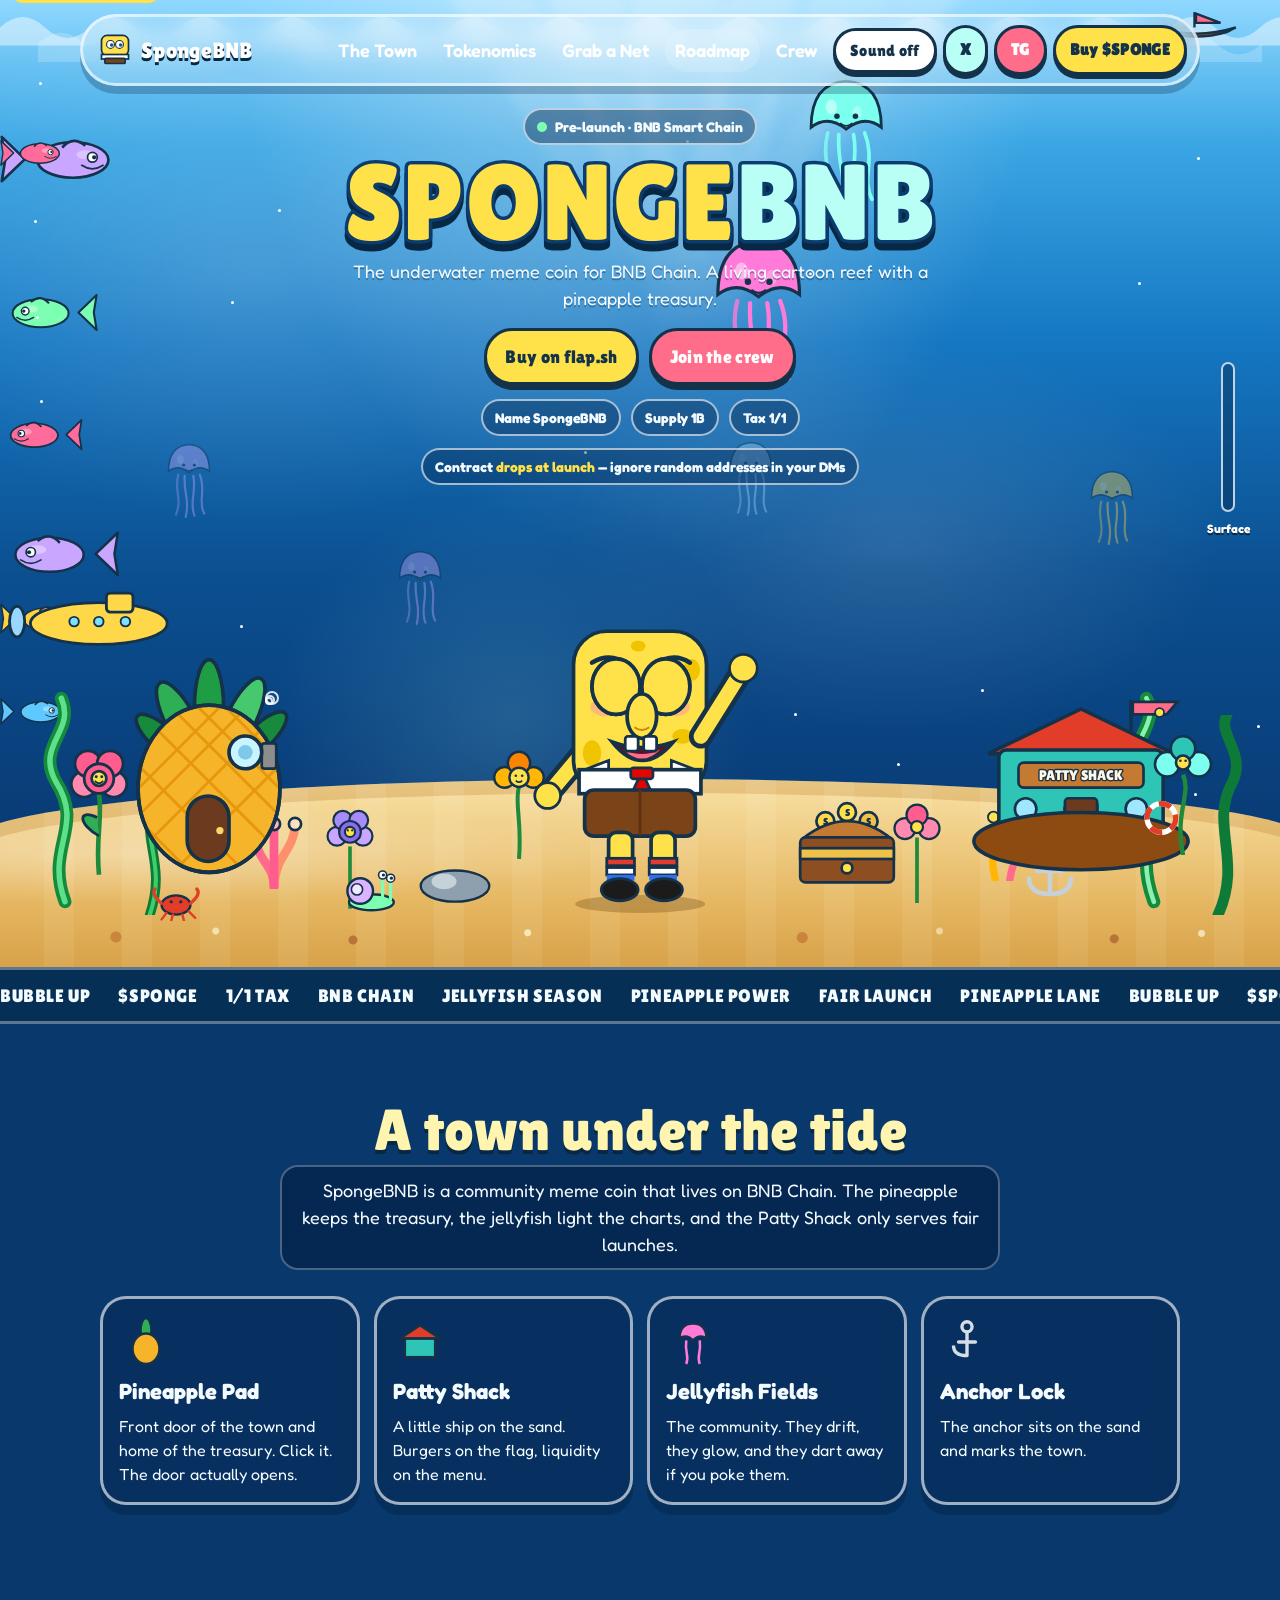
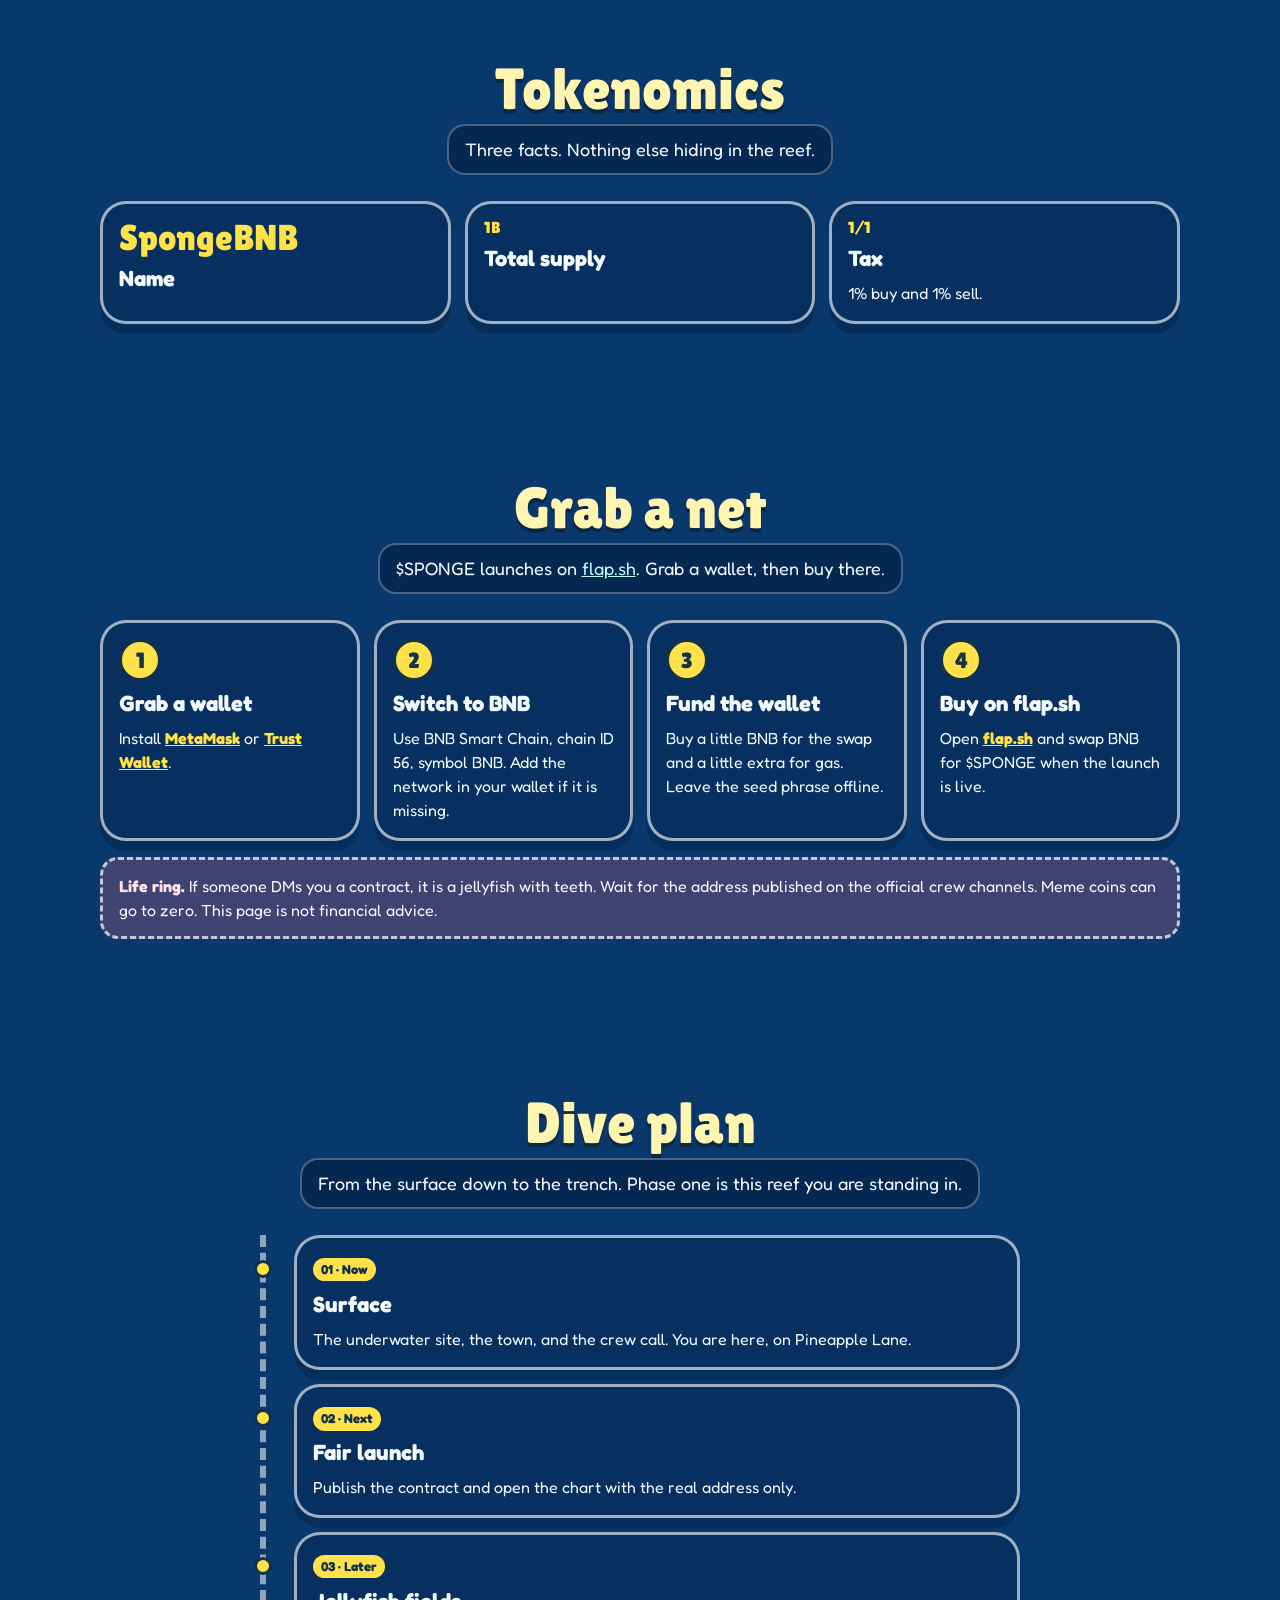
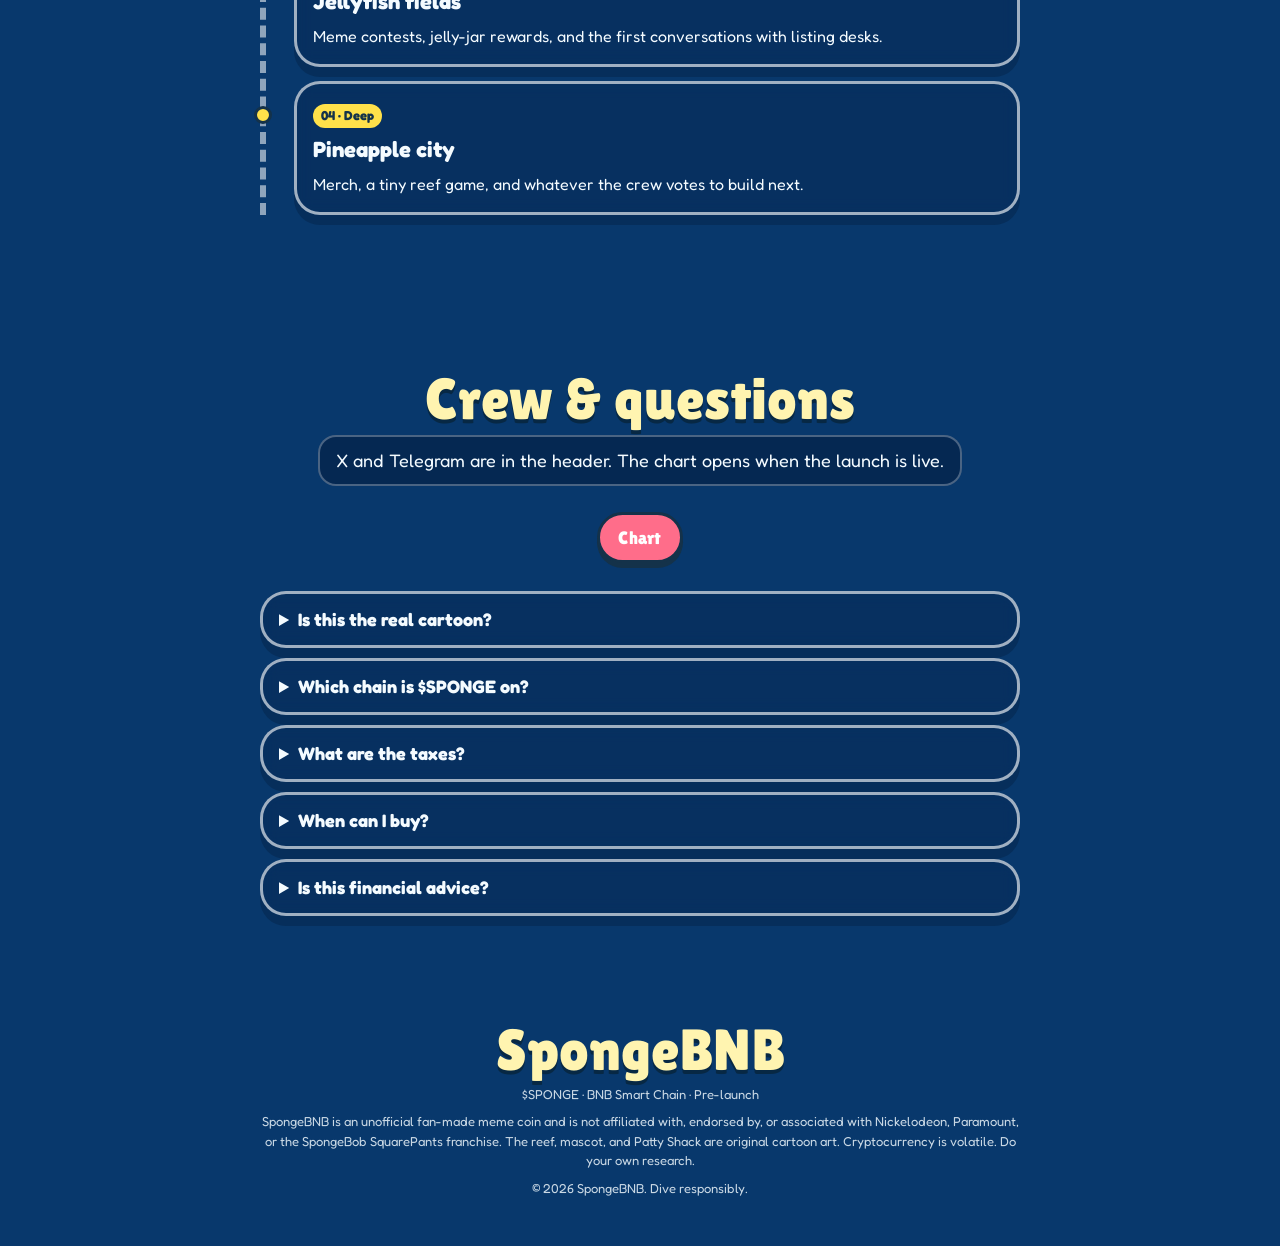
==== commit 24b4fce2: "Link the header Telegram button to the SpongeBNB channel. Co-authored-by: Cursor <cursoragent@cursor" ====
--- a/index.html
+++ b/index.html
@@ -73,7 +73,7 @@
       <a href="#crew">Crew</a>
       <button class="btn icon-btn" id="sound-btn" type="button" aria-pressed="false">Sound off</button>
       <a class="btn btn-aqua" href="https://x.com/spongebnb_" target="_blank" rel="noopener noreferrer">X</a>
-      <button class="btn btn-pink" id="tg-btn" type="button" data-soon>TG</button>
+      <a class="btn btn-pink" id="tg-btn" href="https://t.me/spongebnb_0" target="_blank" rel="noopener noreferrer">TG</a>
       <a class="btn btn-yellow" href="https://flap.sh" target="_blank" rel="noopener noreferrer">Buy $SPONGE</a>
     </nav>
   </header>
@@ -502,7 +502,7 @@
     <section class="band" id="crew">
       <div class="wrap">
         <h2 class="reveal">Crew & questions</h2>
-        <p class="lede reveal">X is in the header. The chart opens when the launch is live.</p>
+        <p class="lede reveal">X and Telegram are in the header. The chart opens when the launch is live.</p>
         <div class="crew reveal">
           <button class="btn btn-pink" type="button" data-soon>Chart</button>
         </div>
--- a/styles.css
+++ b/styles.css
@@ -302,6 +302,8 @@
 .nav-links a.btn:hover { color: var(--ink); background: var(--yellow); }
 .nav-links a.btn-aqua,
 .nav-links a.btn-aqua:hover { background: var(--aqua); }
+.nav-links a.btn-pink,
+.nav-links a.btn-pink:hover { color: white; background: var(--pink); }
 .burger {
   display: none;
   margin-left: auto;
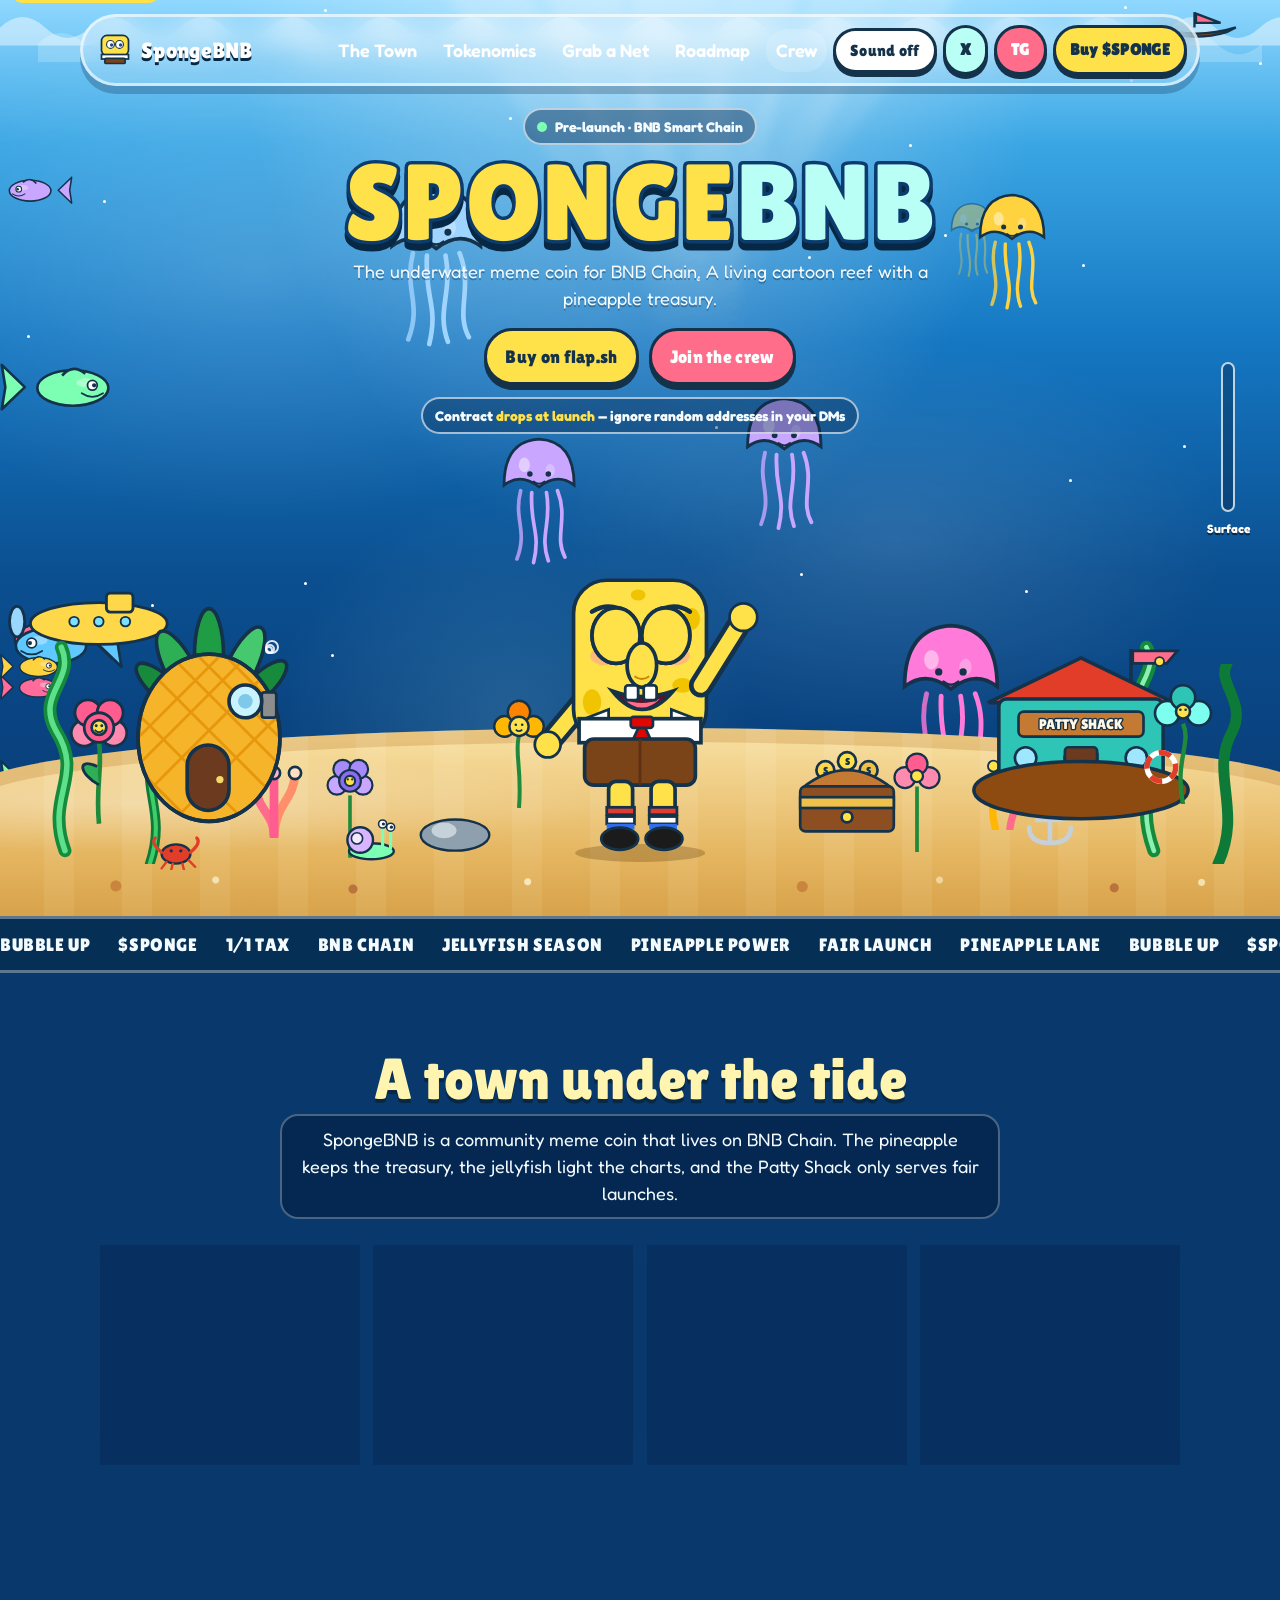
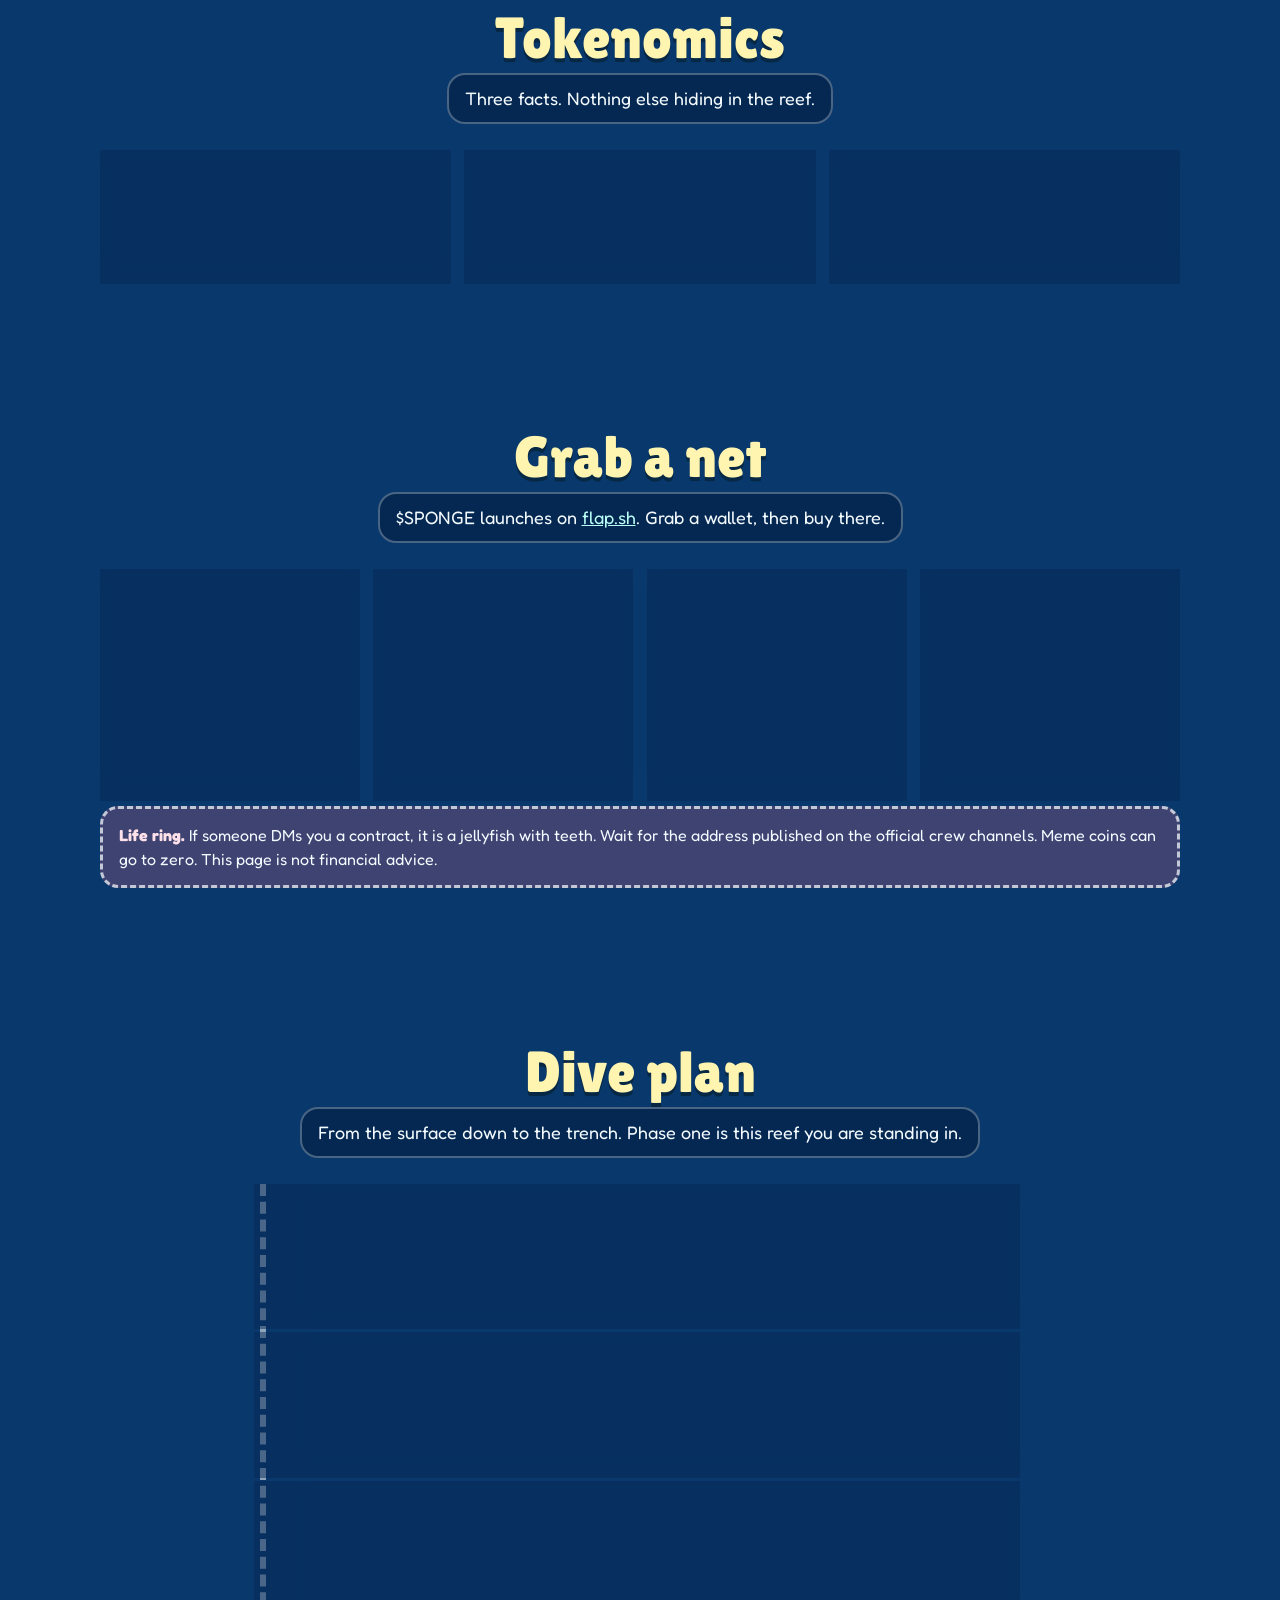
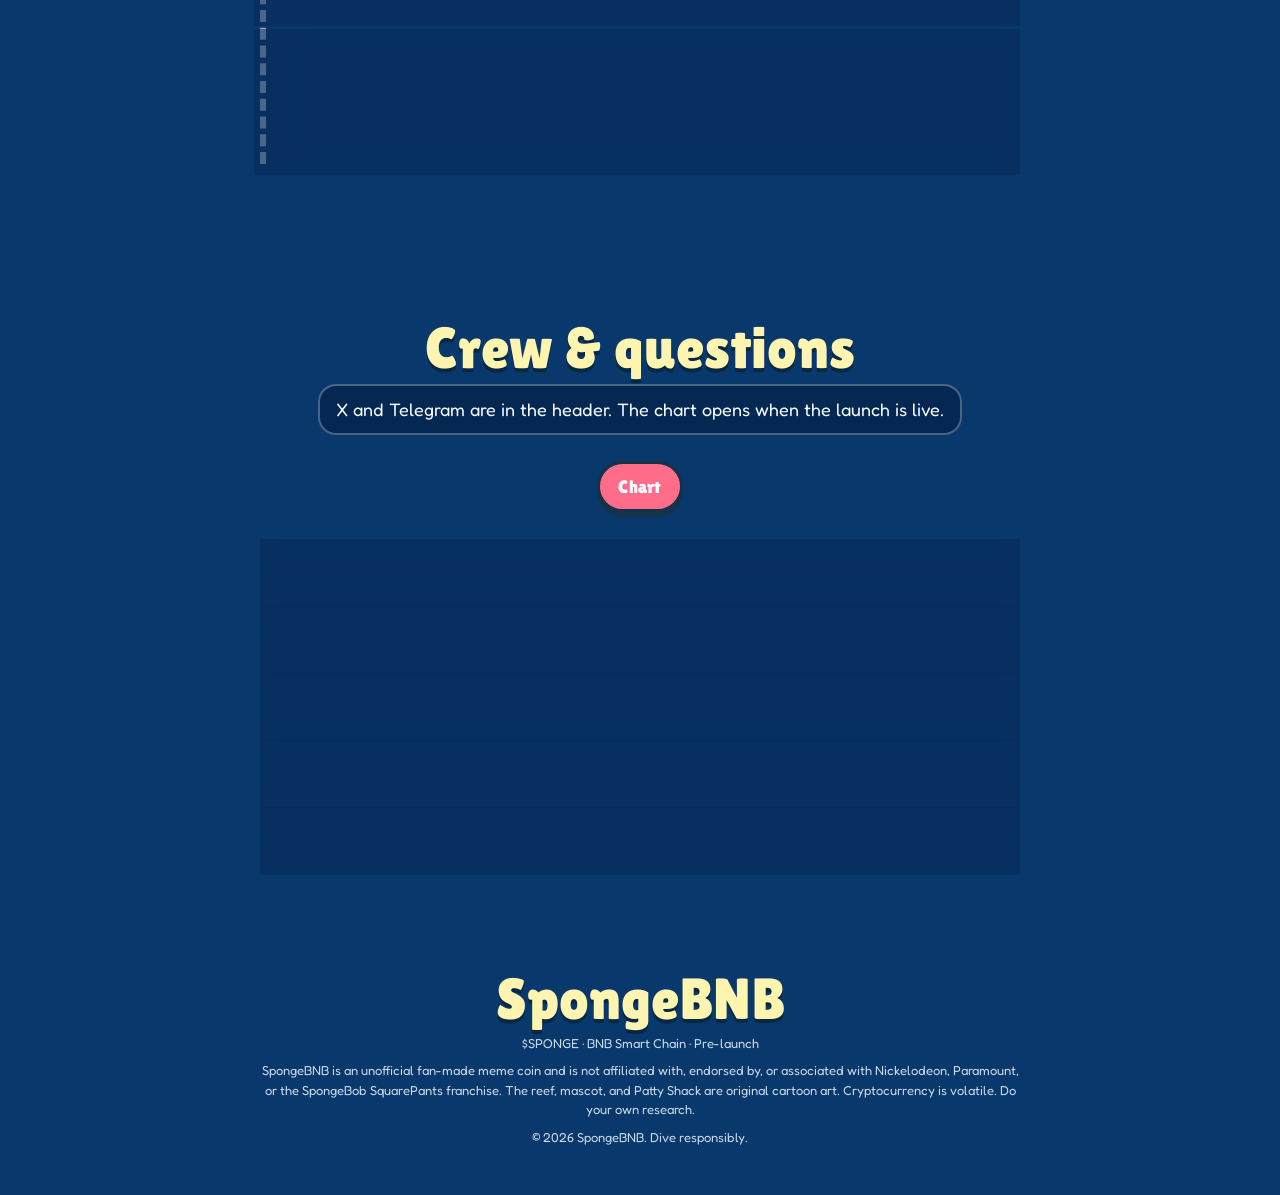
==== commit 19744ec0: "Remove the name, supply, and tax chips from the home page. Co-authored-by: Cursor <cursoragent@curso" ====
--- a/index.html
+++ b/index.html
@@ -90,11 +90,6 @@
           <a class="btn btn-yellow" href="https://flap.sh" target="_blank" rel="noopener noreferrer">Buy on flap.sh</a>
           <a class="btn btn-pink" href="#crew">Join the crew</a>
         </div>
-        <ul class="chips">
-          <li>Name SpongeBNB</li>
-          <li>Supply 1B</li>
-          <li>Tax 1/1</li>
-        </ul>
         <p class="status-pill">Contract <strong>drops at launch</strong> — ignore random addresses in your DMs</p>
       </div>
 
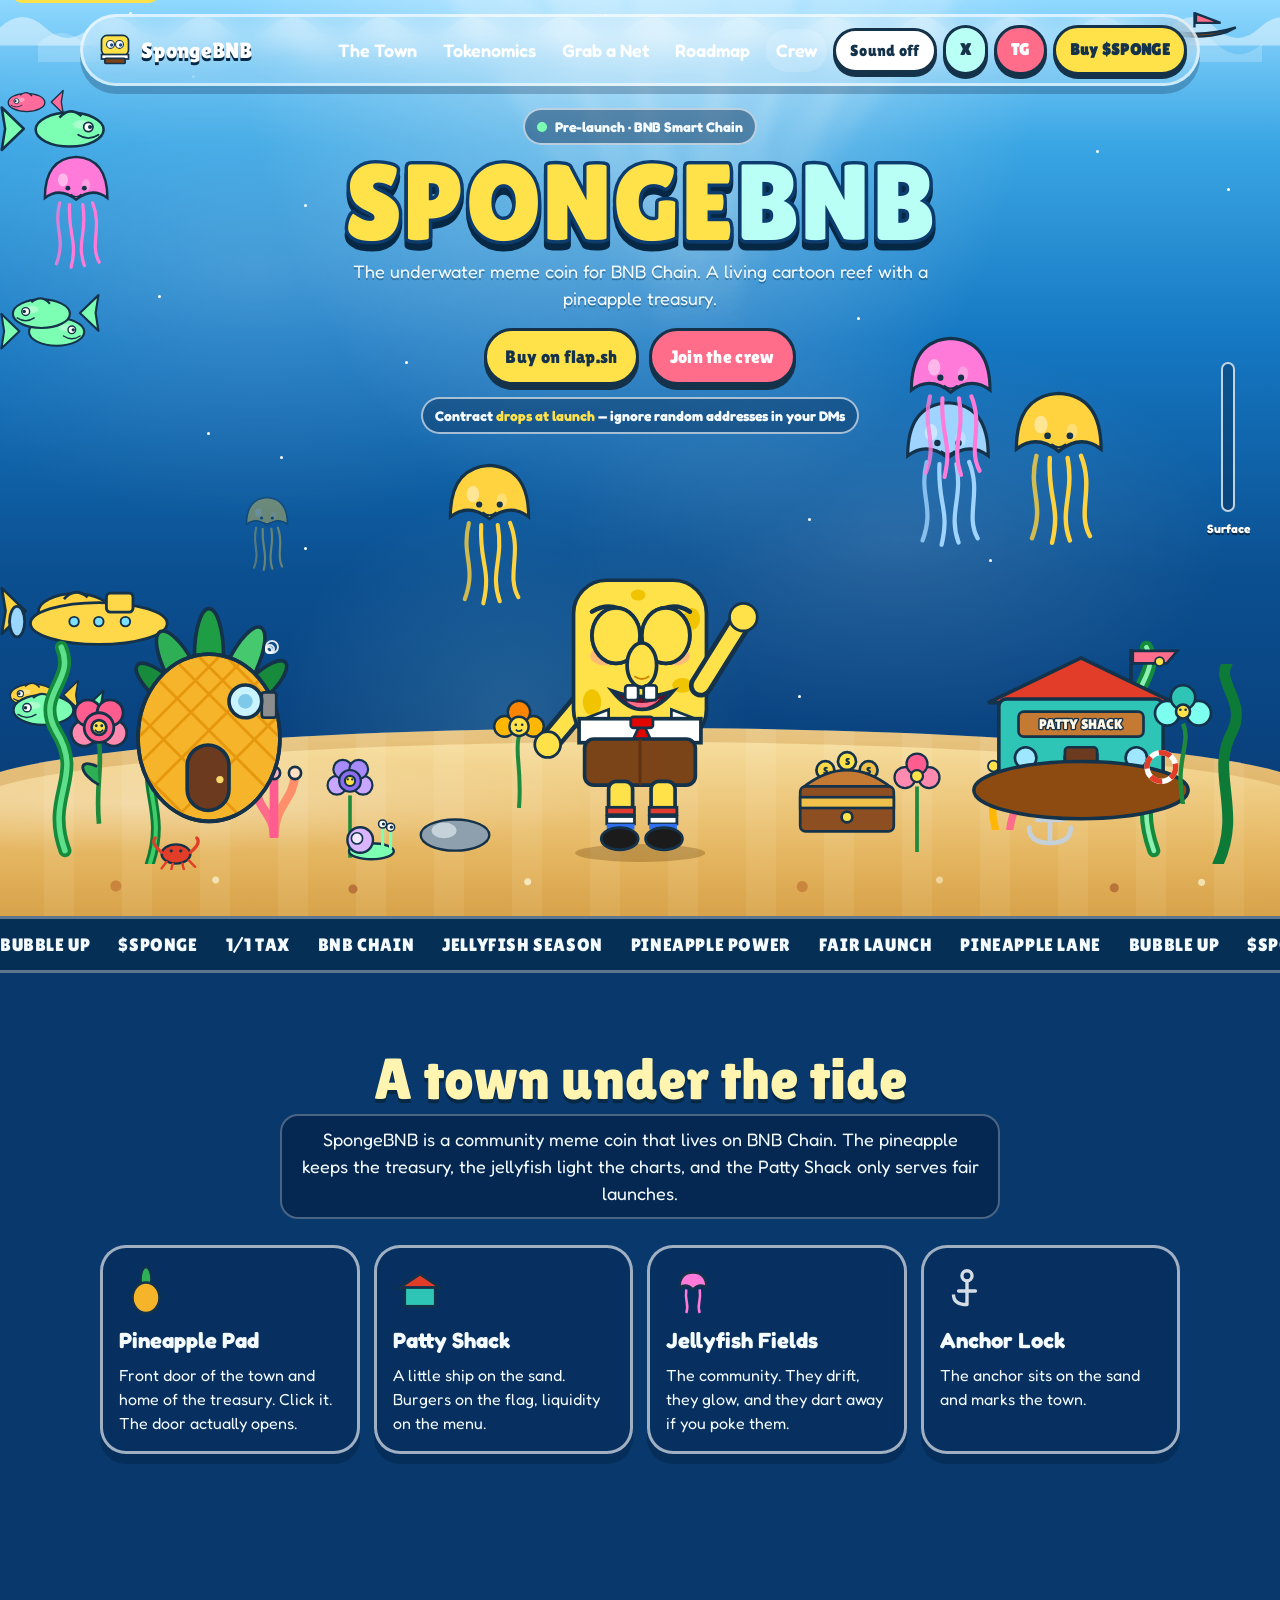
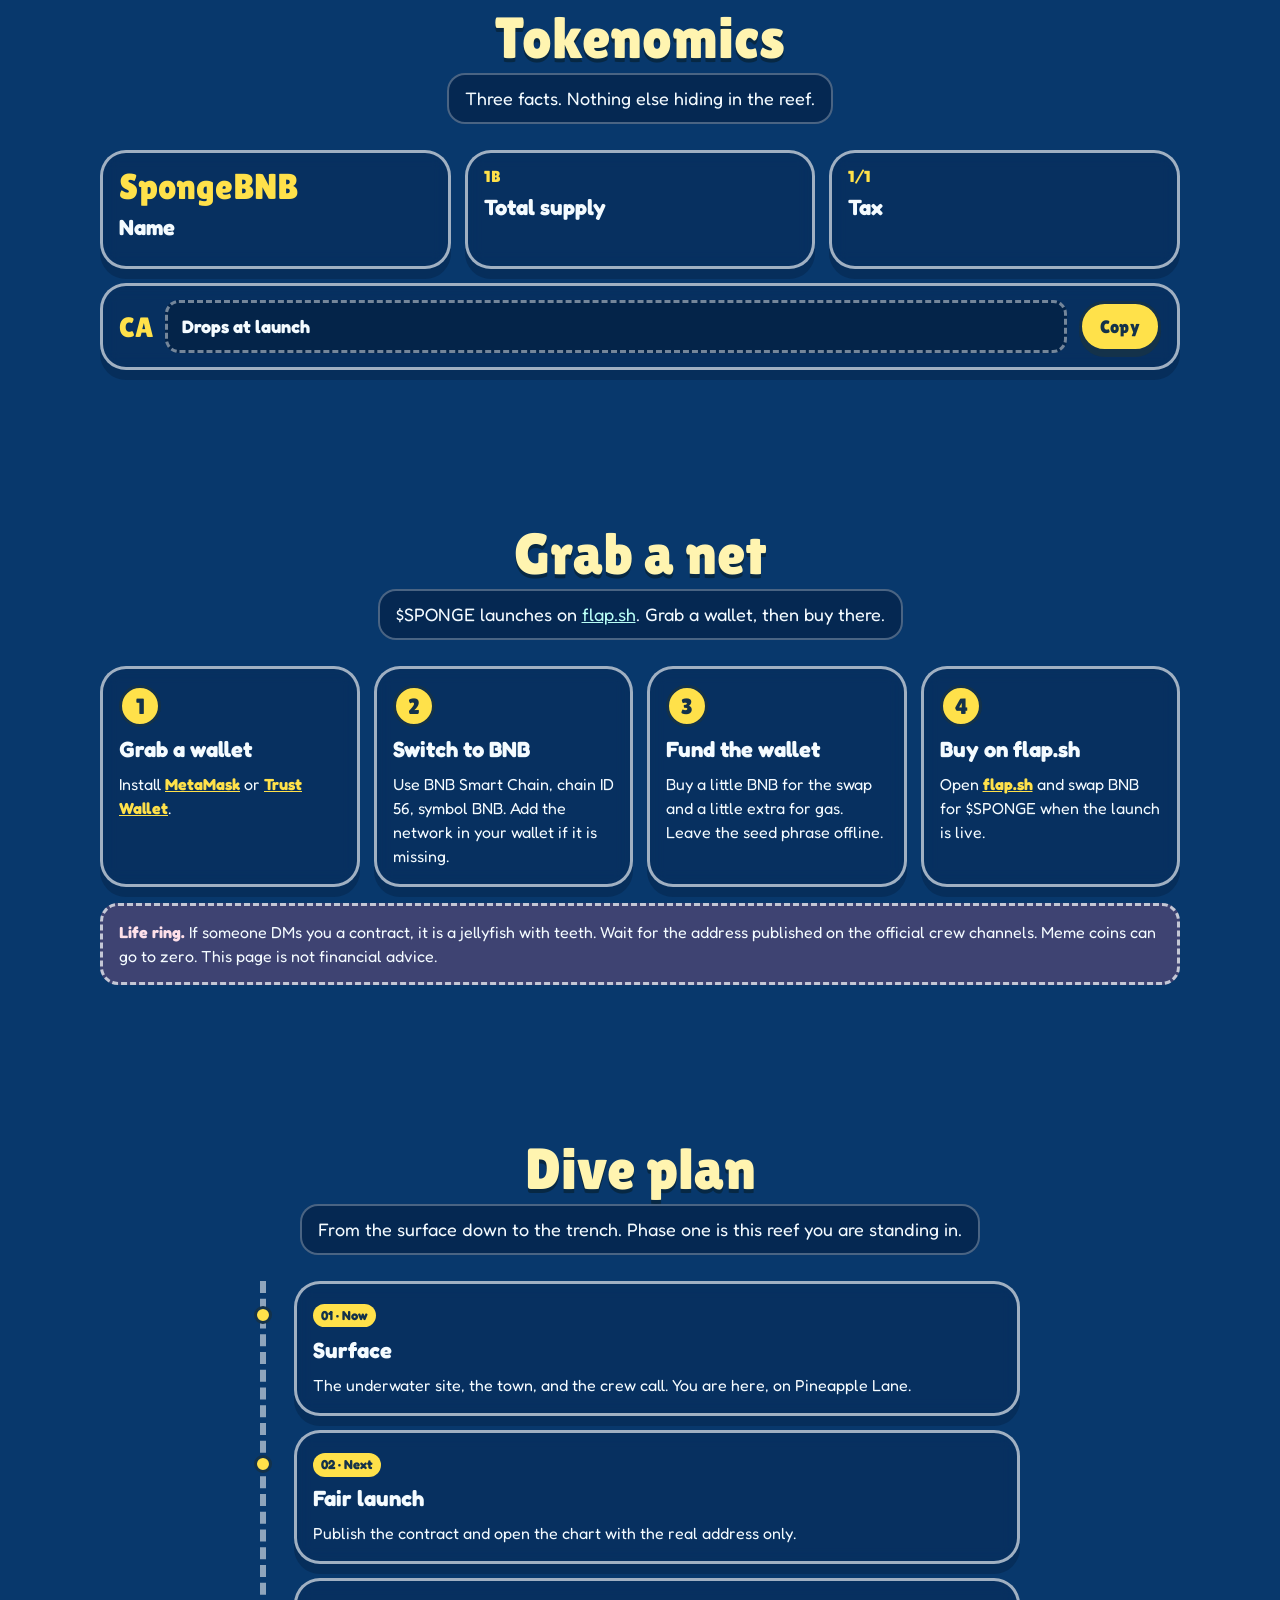
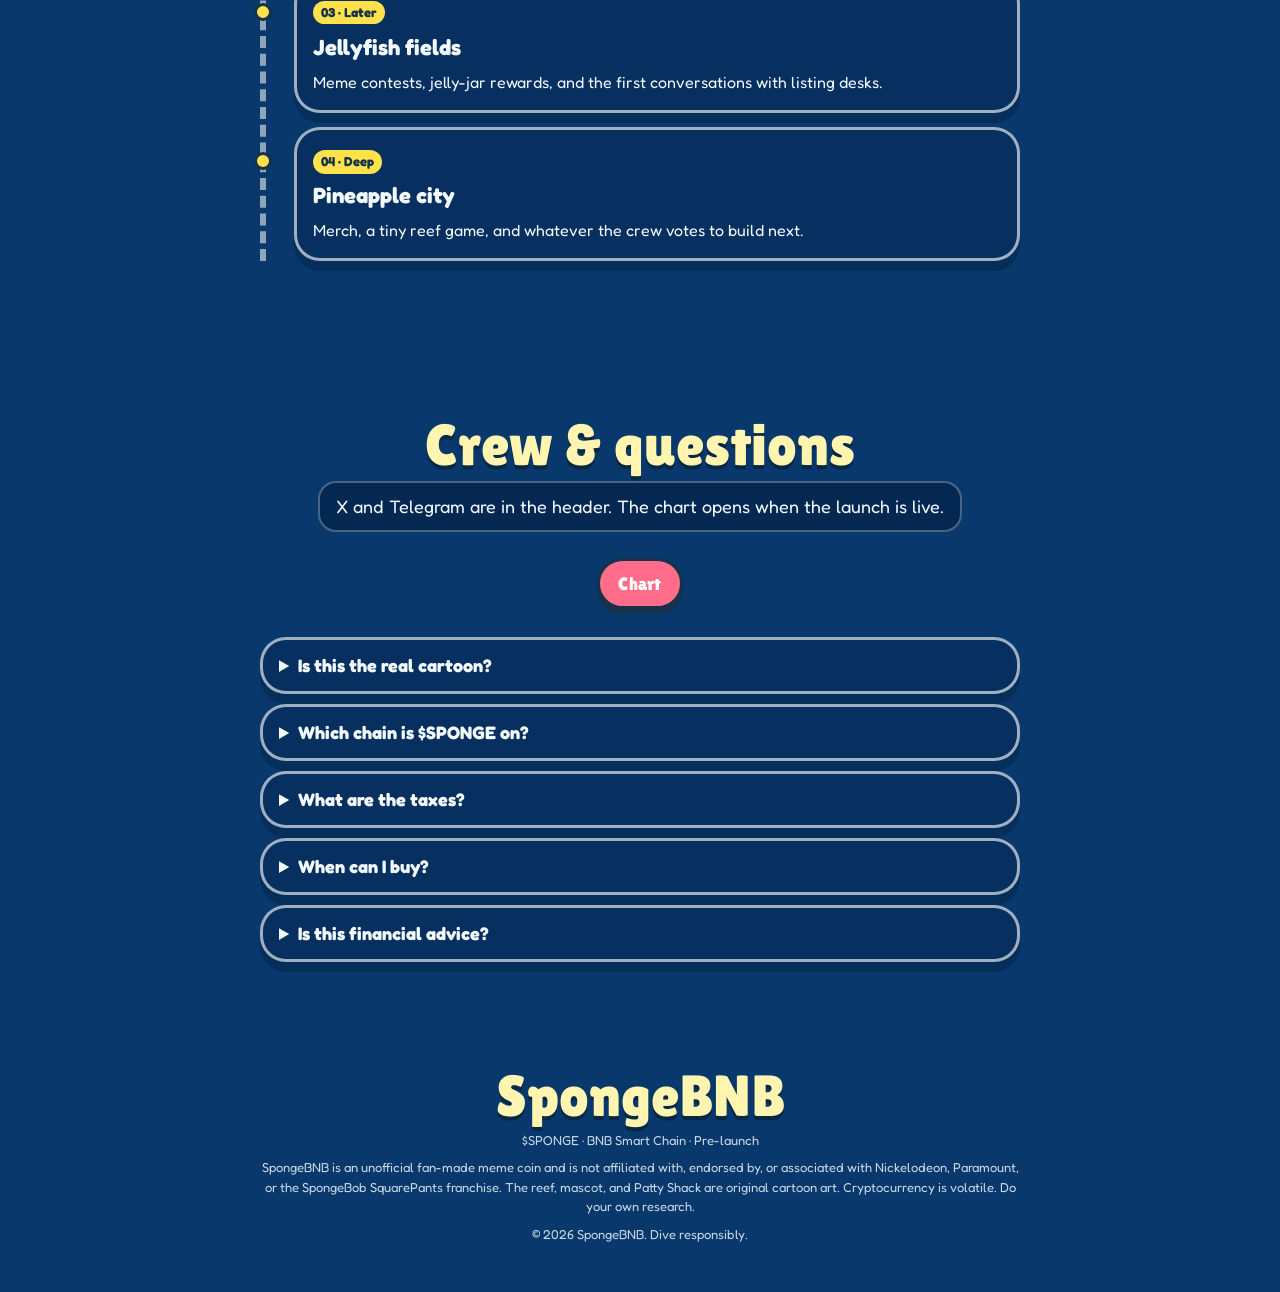
==== commit 6edb128b: "Add a contract address holder under tokenomics and drop the tax note. Co-authored-by: Cursor <cursor" ====
--- a/index.html
+++ b/index.html
@@ -427,8 +427,12 @@
           <article class="glass stat reveal">
             <p class="stat-num">1/1</p>
             <h3>Tax</h3>
-            <p>1% buy and 1% sell.</p>
-          </article>
+          </article>
+        </div>
+        <div class="ca-holder glass reveal">
+          <span class="ca-label">CA</span>
+          <p class="ca-value" id="ca-value">Drops at launch</p>
+          <button class="btn btn-yellow" type="button" id="ca-copy">Copy</button>
         </div>
       </div>
     </section>
--- a/styles.css
+++ b/styles.css
@@ -929,6 +929,33 @@
 .stats { display: grid; grid-template-columns: repeat(4, 1fr); gap: 14px; }
 .facts { grid-template-columns: repeat(3, 1fr); }
 .stat-num.name { font-size: clamp(28px, 3vw, 36px); }
+.ca-holder {
+  margin-top: 14px;
+  display: flex;
+  align-items: center;
+  gap: 12px;
+  padding: 14px 16px;
+}
+.ca-label {
+  font-family: "Lilita One", Fredoka, sans-serif;
+  font-size: 28px;
+  color: var(--yellow);
+  line-height: 1;
+}
+.ca-value {
+  flex: 1;
+  min-width: 0;
+  margin: 0;
+  padding: 10px 14px;
+  border-radius: 14px;
+  background: rgba(4, 24, 48, 0.45);
+  border: 3px dashed rgba(255, 255, 255, 0.45);
+  font-weight: 700;
+  overflow: hidden;
+  text-overflow: ellipsis;
+  white-space: nowrap;
+}
+.ca-holder .btn { flex: none; }
 
 .num {
   display: grid;
@@ -1058,6 +1085,8 @@
   .chips { padding-top: 8px; }
   .status-pill { margin-top: 8px; font-size: 13px; }
   .spot-grid, .steps, .stats, .token-grid { grid-template-columns: 1fr; }
+  .ca-holder { flex-wrap: wrap; }
+  .ca-value { flex-basis: calc(100% - 52px); }
   .f2, .f3, .anchor, .street-sign, .chest, .snail, .c1, .rock, .crab-wrap { display: none; }
   .pineapple { width: 86px; left: 0; bottom: 36px; }
   .shack { width: 108px; right: 0; bottom: 30px; }
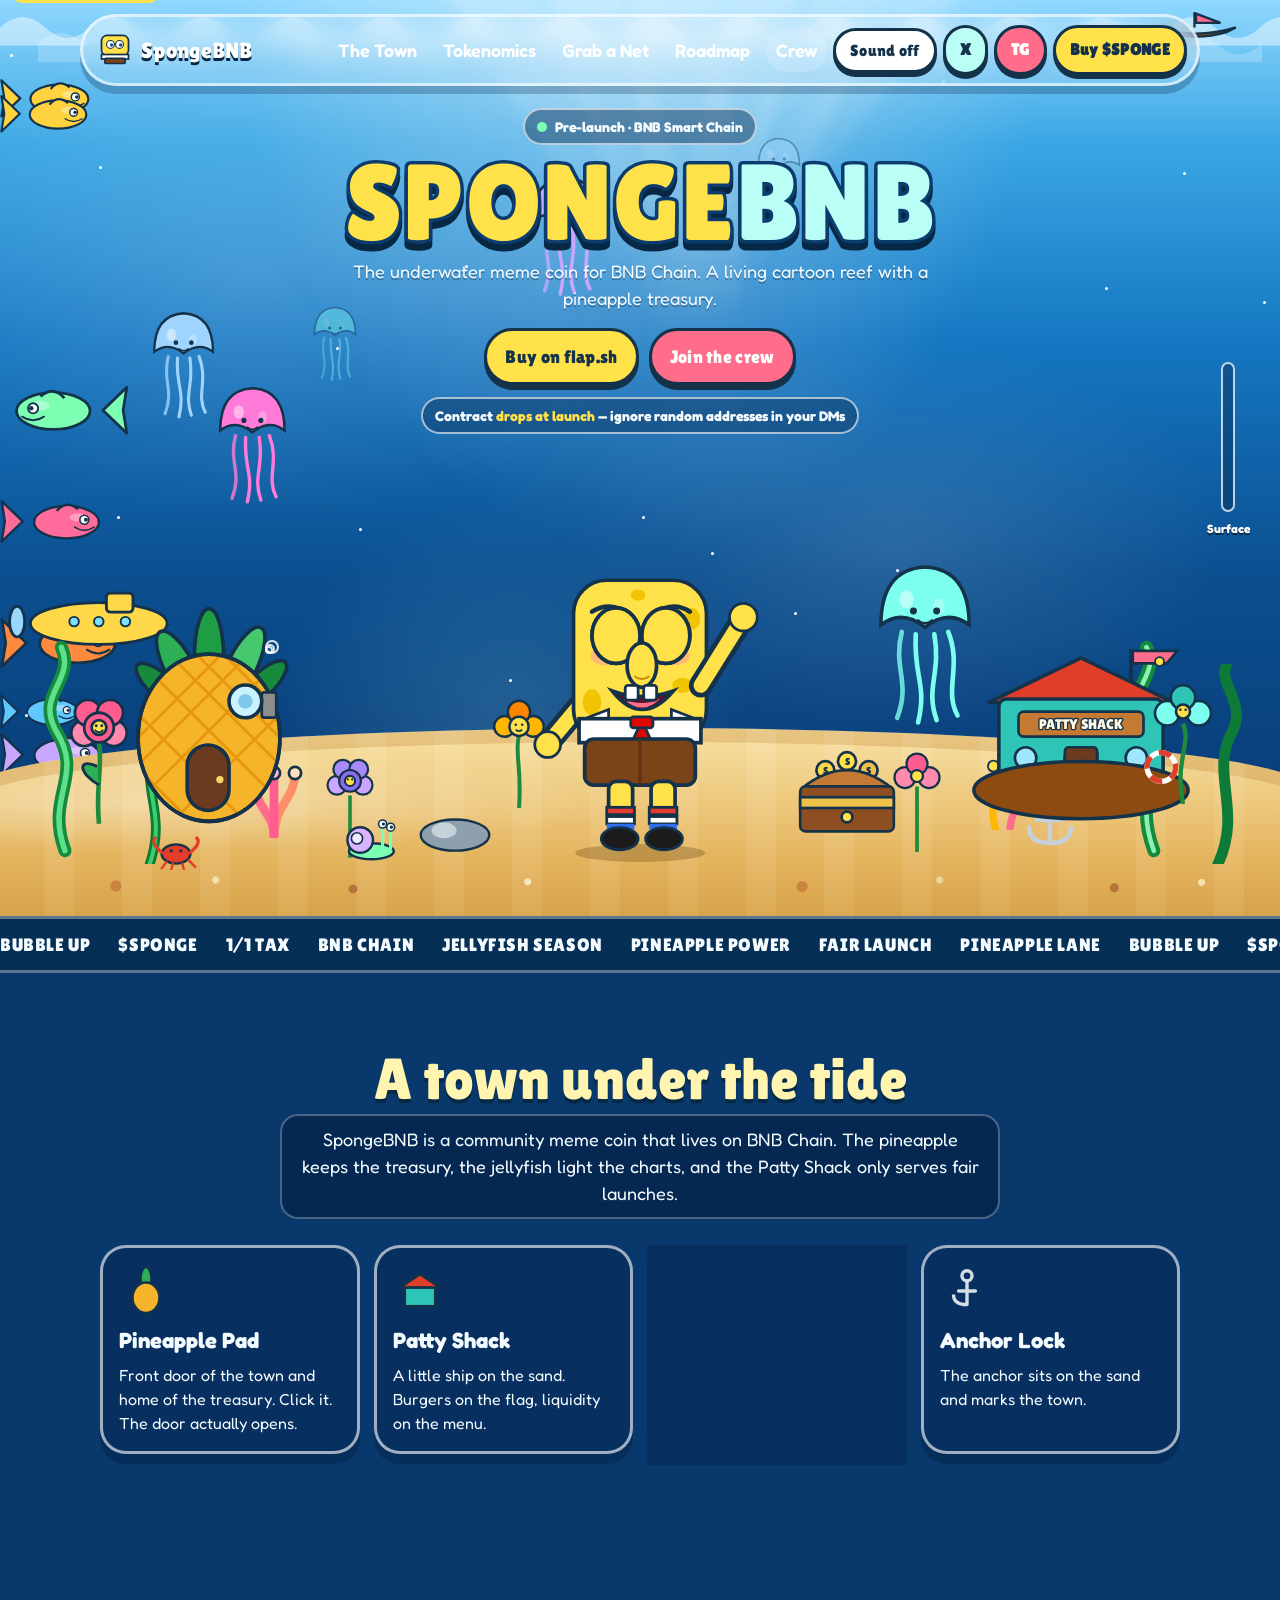
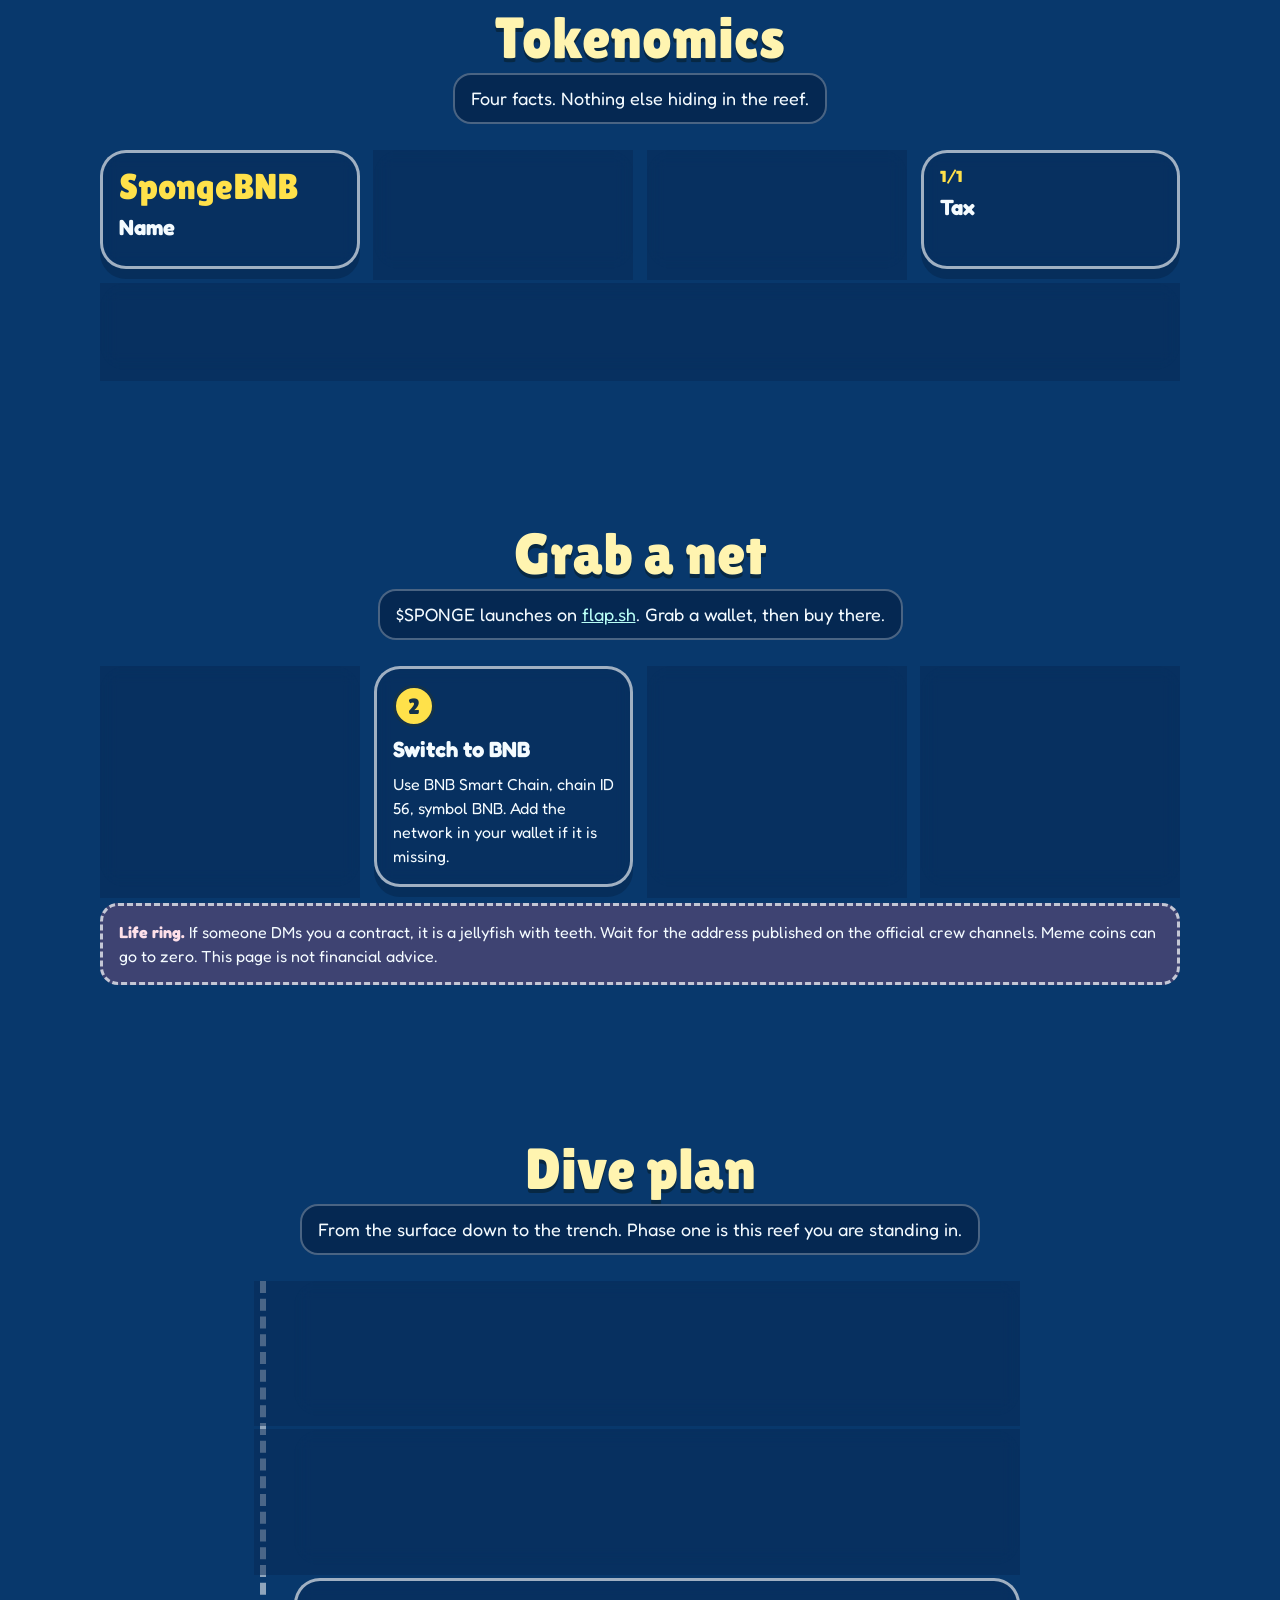
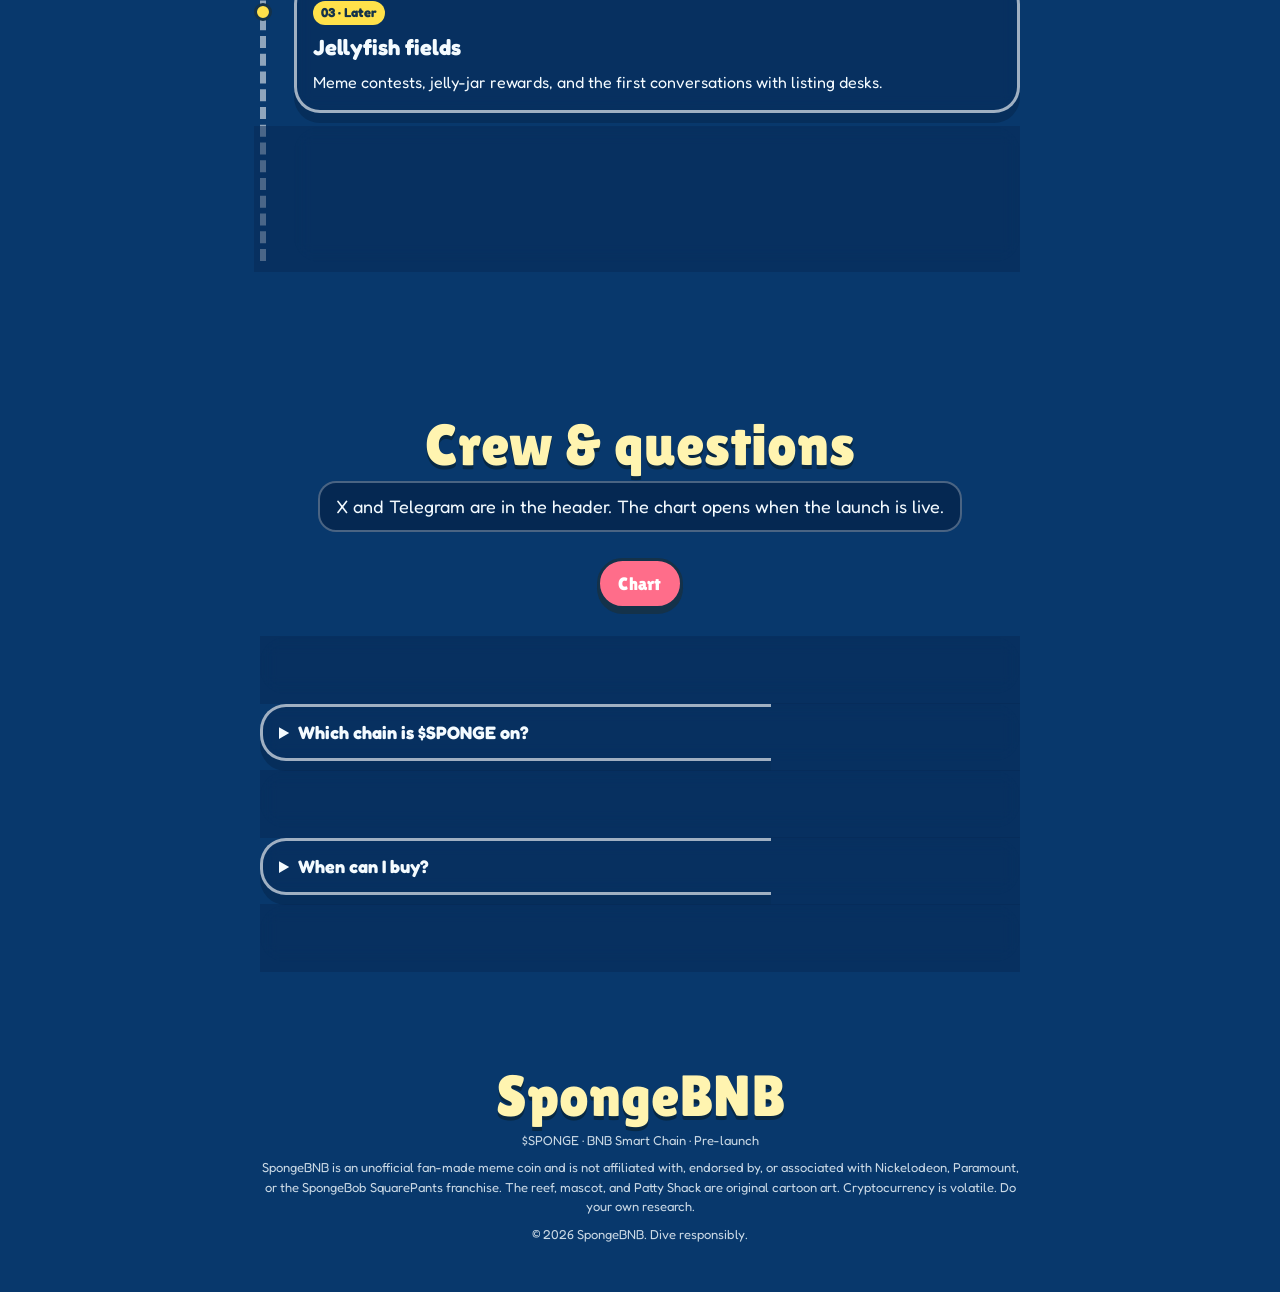
==== commit 8b16599e: "Show $SPONGE as the token symbol in tokenomics. Co-authored-by: Cursor <cursoragent@cursor.com>" ====
--- a/index.html
+++ b/index.html
@@ -414,11 +414,15 @@
     <section class="band" id="tokenomics">
       <div class="wrap">
         <h2 class="reveal">Tokenomics</h2>
-        <p class="lede reveal">Three facts. Nothing else hiding in the reef.</p>
+        <p class="lede reveal">Four facts. Nothing else hiding in the reef.</p>
         <div class="stats facts">
           <article class="glass stat reveal">
             <p class="stat-num name">SpongeBNB</p>
             <h3>Name</h3>
+          </article>
+          <article class="glass stat reveal">
+            <p class="stat-num name">$SPONGE</p>
+            <h3>Symbol</h3>
           </article>
           <article class="glass stat reveal">
             <p class="stat-num">1B</p>
--- a/styles.css
+++ b/styles.css
@@ -927,7 +927,7 @@
   line-height: 1;
 }
 .stats { display: grid; grid-template-columns: repeat(4, 1fr); gap: 14px; }
-.facts { grid-template-columns: repeat(3, 1fr); }
+.facts { grid-template-columns: repeat(4, 1fr); }
 .stat-num.name { font-size: clamp(28px, 3vw, 36px); }
 .ca-holder {
   margin-top: 14px;
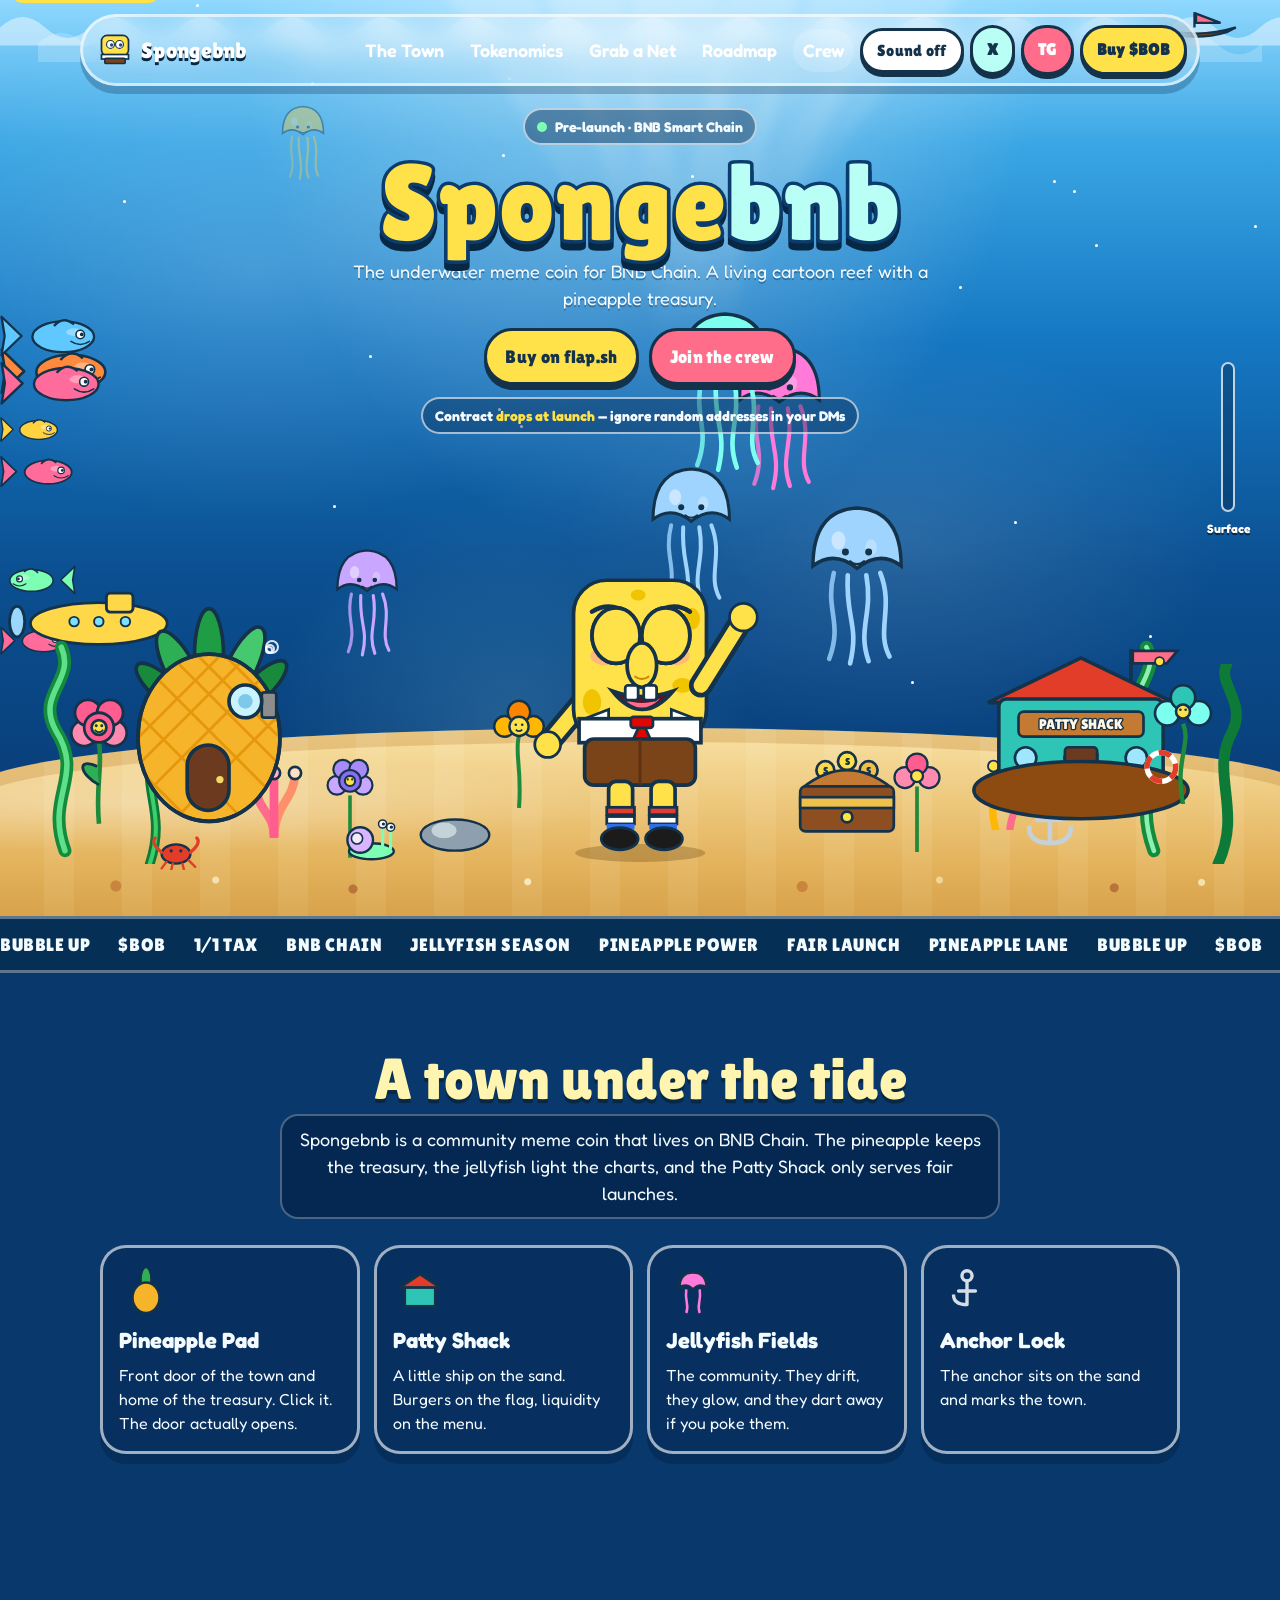
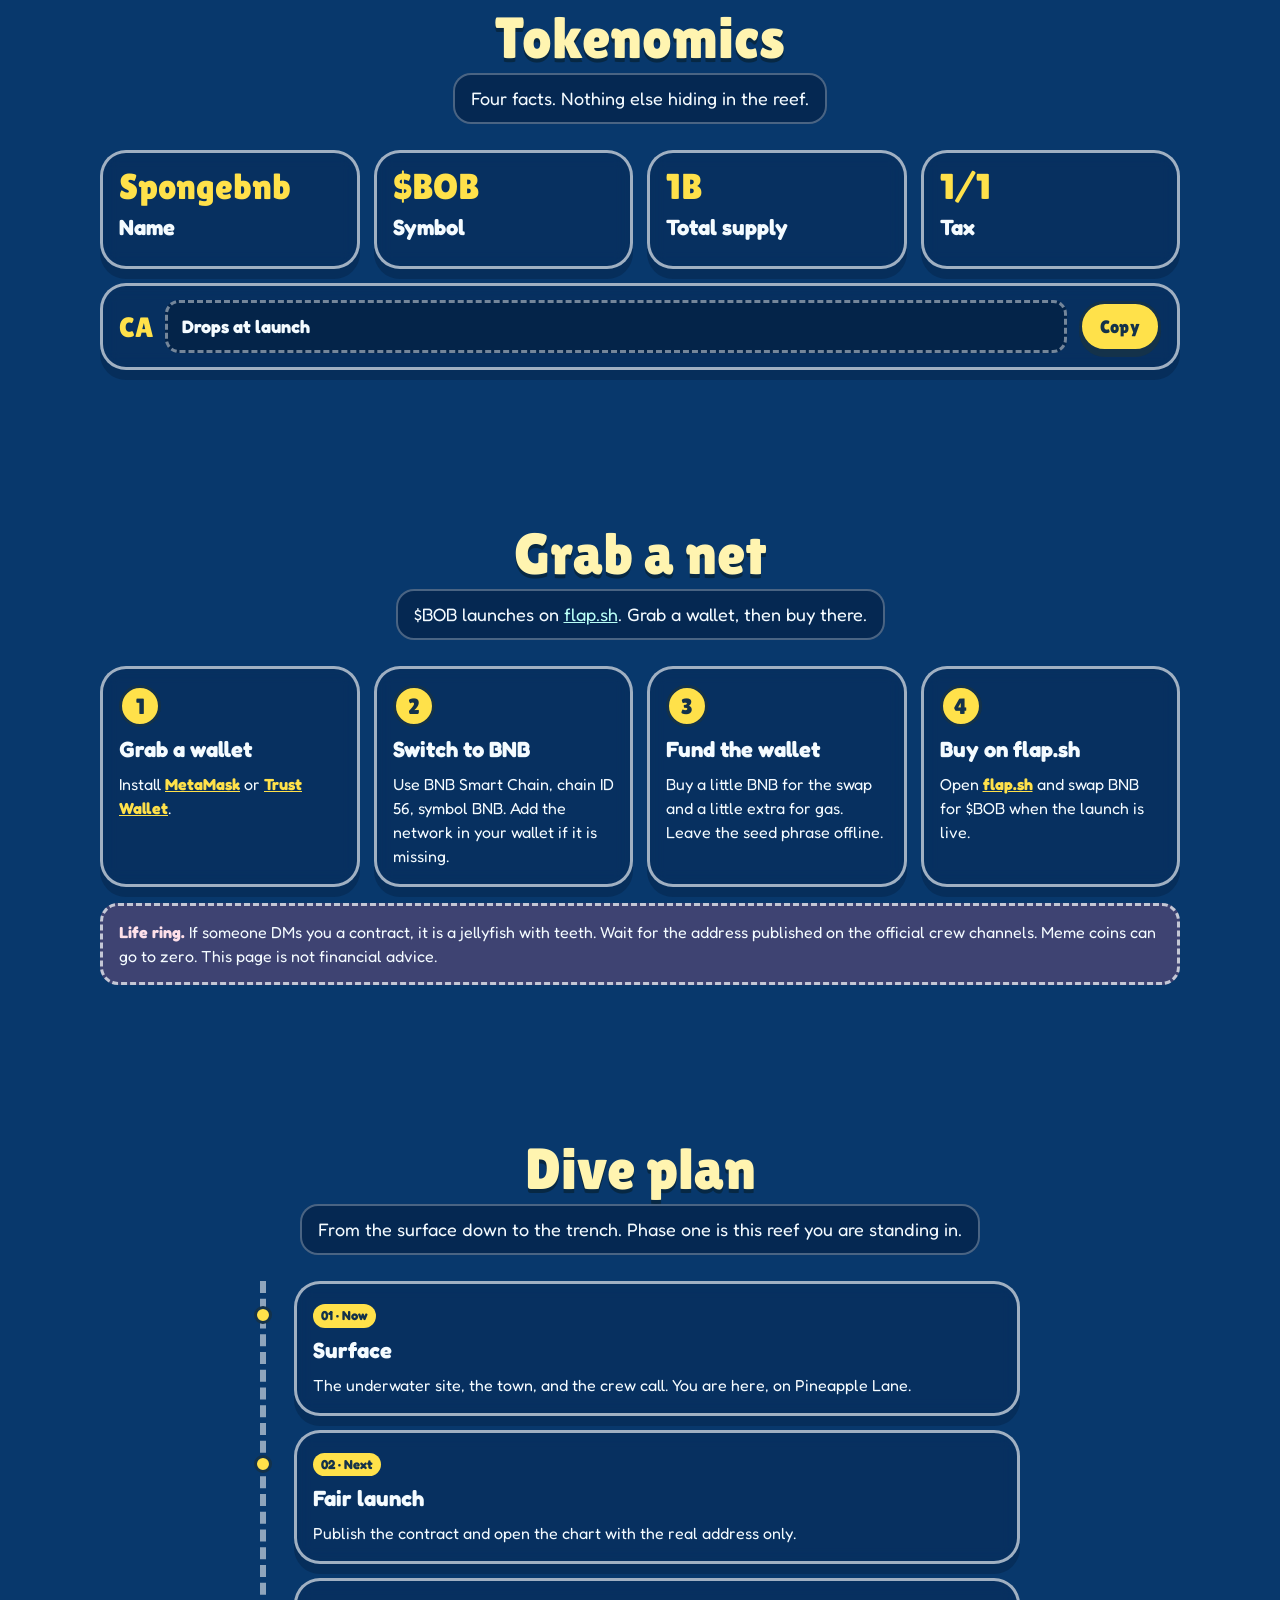
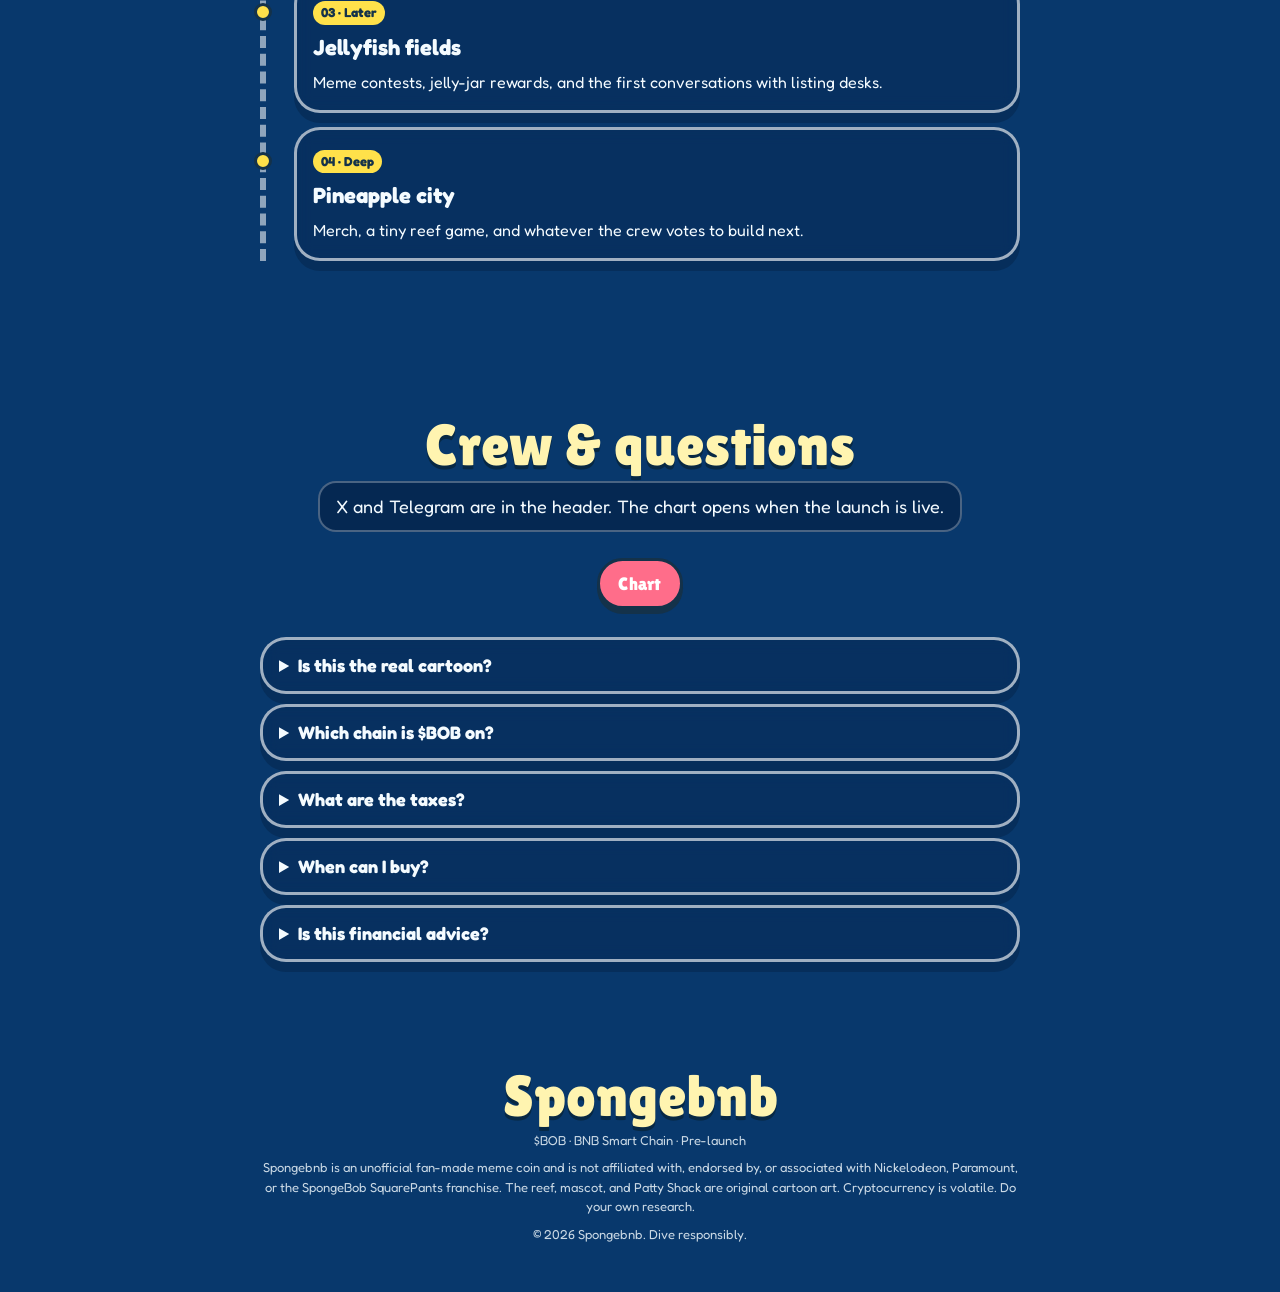
==== commit 1c8c24b5: "Rename the token to Spongebnb and switch the ticker to $BOB. Co-authored-by: Cursor <cursoragent@cur" ====
--- a/index.html
+++ b/index.html
@@ -3,8 +3,8 @@
 <head>
   <meta charset="UTF-8">
   <meta name="viewport" content="width=device-width, initial-scale=1">
-  <title>SpongeBNB — The underwater meme coin</title>
-  <meta name="description" content="SpongeBNB is a fan-made underwater meme coin on BNB Chain. Total supply 1B, tax 1/1.">
+  <title>Spongebnb — The underwater meme coin</title>
+  <meta name="description" content="Spongebnb is a fan-made underwater meme coin on BNB Chain. Total supply 1B, tax 1/1.">
   <meta name="theme-color" content="#0c6ebd">
   <link rel="icon" href="favicon.svg" type="image/svg+xml">
   <link rel="preconnect" href="https://fonts.googleapis.com">
@@ -60,7 +60,7 @@
         <rect x="8" y="40" width="48" height="8" fill="#fff" stroke="#14324a" stroke-width="3"/>
         <rect x="14" y="47" width="36" height="9" rx="2" fill="#7a4318" stroke="#14324a" stroke-width="3"/>
       </svg>
-      SpongeBNB
+      Spongebnb
     </a>
     <button class="burger" type="button" aria-label="Menu" aria-expanded="false">
       <span></span><span></span><span></span>
@@ -74,7 +74,7 @@
       <button class="btn icon-btn" id="sound-btn" type="button" aria-pressed="false">Sound off</button>
       <a class="btn btn-aqua" href="https://x.com/spongebnb_" target="_blank" rel="noopener noreferrer">X</a>
       <a class="btn btn-pink" id="tg-btn" href="https://t.me/spongebnb_0" target="_blank" rel="noopener noreferrer">TG</a>
-      <a class="btn btn-yellow" href="https://flap.sh" target="_blank" rel="noopener noreferrer">Buy $SPONGE</a>
+      <a class="btn btn-yellow" href="https://flap.sh" target="_blank" rel="noopener noreferrer">Buy $BOB</a>
     </nav>
   </header>
 
@@ -82,8 +82,8 @@
     <section class="hero" id="home">
       <div class="hero-copy">
         <p class="kicker"><span class="pulse"></span> Pre-launch · BNB Smart Chain</p>
-        <h1 aria-label="SpongeBNB">
-          <span>S</span><span>P</span><span>O</span><span>N</span><span>G</span><span>E</span><span class="sea">B</span><span class="sea">N</span><span class="sea">B</span>
+        <h1 aria-label="Spongebnb">
+          <span>S</span><span>p</span><span>o</span><span>n</span><span>g</span><span>e</span><span class="sea">b</span><span class="sea">n</span><span class="sea">b</span>
         </h1>
         <p class="lede">The underwater meme coin for BNB Chain. A living cartoon reef with a pineapple treasury.</p>
         <div class="cta-row">
@@ -363,15 +363,15 @@
 
     <div class="marquee" aria-hidden="true">
       <div class="marquee-track">
-        <span>BUBBLE UP</span><span>$SPONGE</span><span>1/1 TAX</span><span>BNB CHAIN</span><span>JELLYFISH SEASON</span><span>PINEAPPLE POWER</span><span>FAIR LAUNCH</span><span>PINEAPPLE LANE</span>
-        <span>BUBBLE UP</span><span>$SPONGE</span><span>1/1 TAX</span><span>BNB CHAIN</span><span>JELLYFISH SEASON</span><span>PINEAPPLE POWER</span><span>FAIR LAUNCH</span><span>PINEAPPLE LANE</span>
+        <span>BUBBLE UP</span><span>$BOB</span><span>1/1 TAX</span><span>BNB CHAIN</span><span>JELLYFISH SEASON</span><span>PINEAPPLE POWER</span><span>FAIR LAUNCH</span><span>PINEAPPLE LANE</span>
+        <span>BUBBLE UP</span><span>$BOB</span><span>1/1 TAX</span><span>BNB CHAIN</span><span>JELLYFISH SEASON</span><span>PINEAPPLE POWER</span><span>FAIR LAUNCH</span><span>PINEAPPLE LANE</span>
       </div>
     </div>
 
     <section class="band" id="about">
       <div class="wrap">
         <h2 class="reveal">A town under the tide</h2>
-        <p class="lede reveal">SpongeBNB is a community meme coin that lives on BNB Chain. The pineapple keeps the treasury, the jellyfish light the charts, and the Patty Shack only serves fair launches.</p>
+        <p class="lede reveal">Spongebnb is a community meme coin that lives on BNB Chain. The pineapple keeps the treasury, the jellyfish light the charts, and the Patty Shack only serves fair launches.</p>
         <div class="spot-grid">
           <article class="glass spot reveal">
             <svg class="mini" viewBox="0 0 64 64" aria-hidden="true">
@@ -417,11 +417,11 @@
         <p class="lede reveal">Four facts. Nothing else hiding in the reef.</p>
         <div class="stats facts">
           <article class="glass stat reveal">
-            <p class="stat-num name">SpongeBNB</p>
+            <p class="stat-num name">Spongebnb</p>
             <h3>Name</h3>
           </article>
           <article class="glass stat reveal">
-            <p class="stat-num name">$SPONGE</p>
+            <p class="stat-num name">$BOB</p>
             <h3>Symbol</h3>
           </article>
           <article class="glass stat reveal">
@@ -444,7 +444,7 @@
     <section class="band" id="buy">
       <div class="wrap">
         <h2 class="reveal">Grab a net</h2>
-        <p class="lede reveal">$SPONGE launches on <a href="https://flap.sh" target="_blank" rel="noopener noreferrer">flap.sh</a>. Grab a wallet, then buy there.</p>
+        <p class="lede reveal">$BOB launches on <a href="https://flap.sh" target="_blank" rel="noopener noreferrer">flap.sh</a>. Grab a wallet, then buy there.</p>
         <ol class="steps">
           <li class="glass reveal">
             <span class="num">1</span>
@@ -464,7 +464,7 @@
           <li class="glass reveal">
             <span class="num">4</span>
             <h3>Buy on flap.sh</h3>
-            <p>Open <a href="https://flap.sh" target="_blank" rel="noopener noreferrer">flap.sh</a> and swap BNB for $SPONGE when the launch is live.</p>
+            <p>Open <a href="https://flap.sh" target="_blank" rel="noopener noreferrer">flap.sh</a> and swap BNB for $BOB when the launch is live.</p>
           </li>
         </ol>
         <div class="callout reveal">
@@ -512,10 +512,10 @@
         <div class="faq" style="margin-top: 28px">
           <details class="glass faq-item">
             <summary>Is this the real cartoon?</summary>
-            <p>No. SpongeBNB is an unofficial fan-made meme project with original cartoon art. It is not affiliated with, endorsed by, or connected to Nickelodeon, Paramount, or SpongeBob SquarePants.</p>
+            <p>No. Spongebnb is an unofficial fan-made meme project with original cartoon art. It is not affiliated with, endorsed by, or connected to Nickelodeon, Paramount, or SpongeBob SquarePants.</p>
           </details>
           <details class="glass faq-item">
-            <summary>Which chain is $SPONGE on?</summary>
+            <summary>Which chain is $BOB on?</summary>
             <p>BNB Smart Chain, as a BEP-20 token, once the contract is deployed. Nothing is tradable before that address is posted on this site.</p>
           </details>
           <details class="glass faq-item">
@@ -536,10 +536,10 @@
   </main>
 
   <footer class="footer">
-    <h2>SpongeBNB</h2>
-    <p class="fine">$SPONGE · BNB Smart Chain · Pre-launch</p>
-    <p class="fine">SpongeBNB is an unofficial fan-made meme coin and is not affiliated with, endorsed by, or associated with Nickelodeon, Paramount, or the SpongeBob SquarePants franchise. The reef, mascot, and Patty Shack are original cartoon art. Cryptocurrency is volatile. Do your own research.</p>
-    <p class="fine">© 2026 SpongeBNB. Dive responsibly.</p>
+    <h2>Spongebnb</h2>
+    <p class="fine">$BOB · BNB Smart Chain · Pre-launch</p>
+    <p class="fine">Spongebnb is an unofficial fan-made meme coin and is not affiliated with, endorsed by, or associated with Nickelodeon, Paramount, or the SpongeBob SquarePants franchise. The reef, mascot, and Patty Shack are original cartoon art. Cryptocurrency is volatile. Do your own research.</p>
+    <p class="fine">© 2026 Spongebnb. Dive responsibly.</p>
   </footer>
 
   <button class="btn btn-yellow surface-btn" id="surface-btn" type="button">Back to surface</button>
--- a/styles.css
+++ b/styles.css
@@ -919,16 +919,15 @@
 .i2 { background: #7dfff0; }
 .i3 { background: #ff8a6a; }
 .i4 { background: #d9b4ff; }
-.stat-num {
+.stat p.stat-num {
   margin: 0;
   font-family: "Lilita One", Fredoka, sans-serif;
-  font-size: 42px;
+  font-size: clamp(28px, 3vw, 36px);
   color: var(--yellow);
   line-height: 1;
 }
 .stats { display: grid; grid-template-columns: repeat(4, 1fr); gap: 14px; }
 .facts { grid-template-columns: repeat(4, 1fr); }
-.stat-num.name { font-size: clamp(28px, 3vw, 36px); }
 .ca-holder {
   margin-top: 14px;
   display: flex;
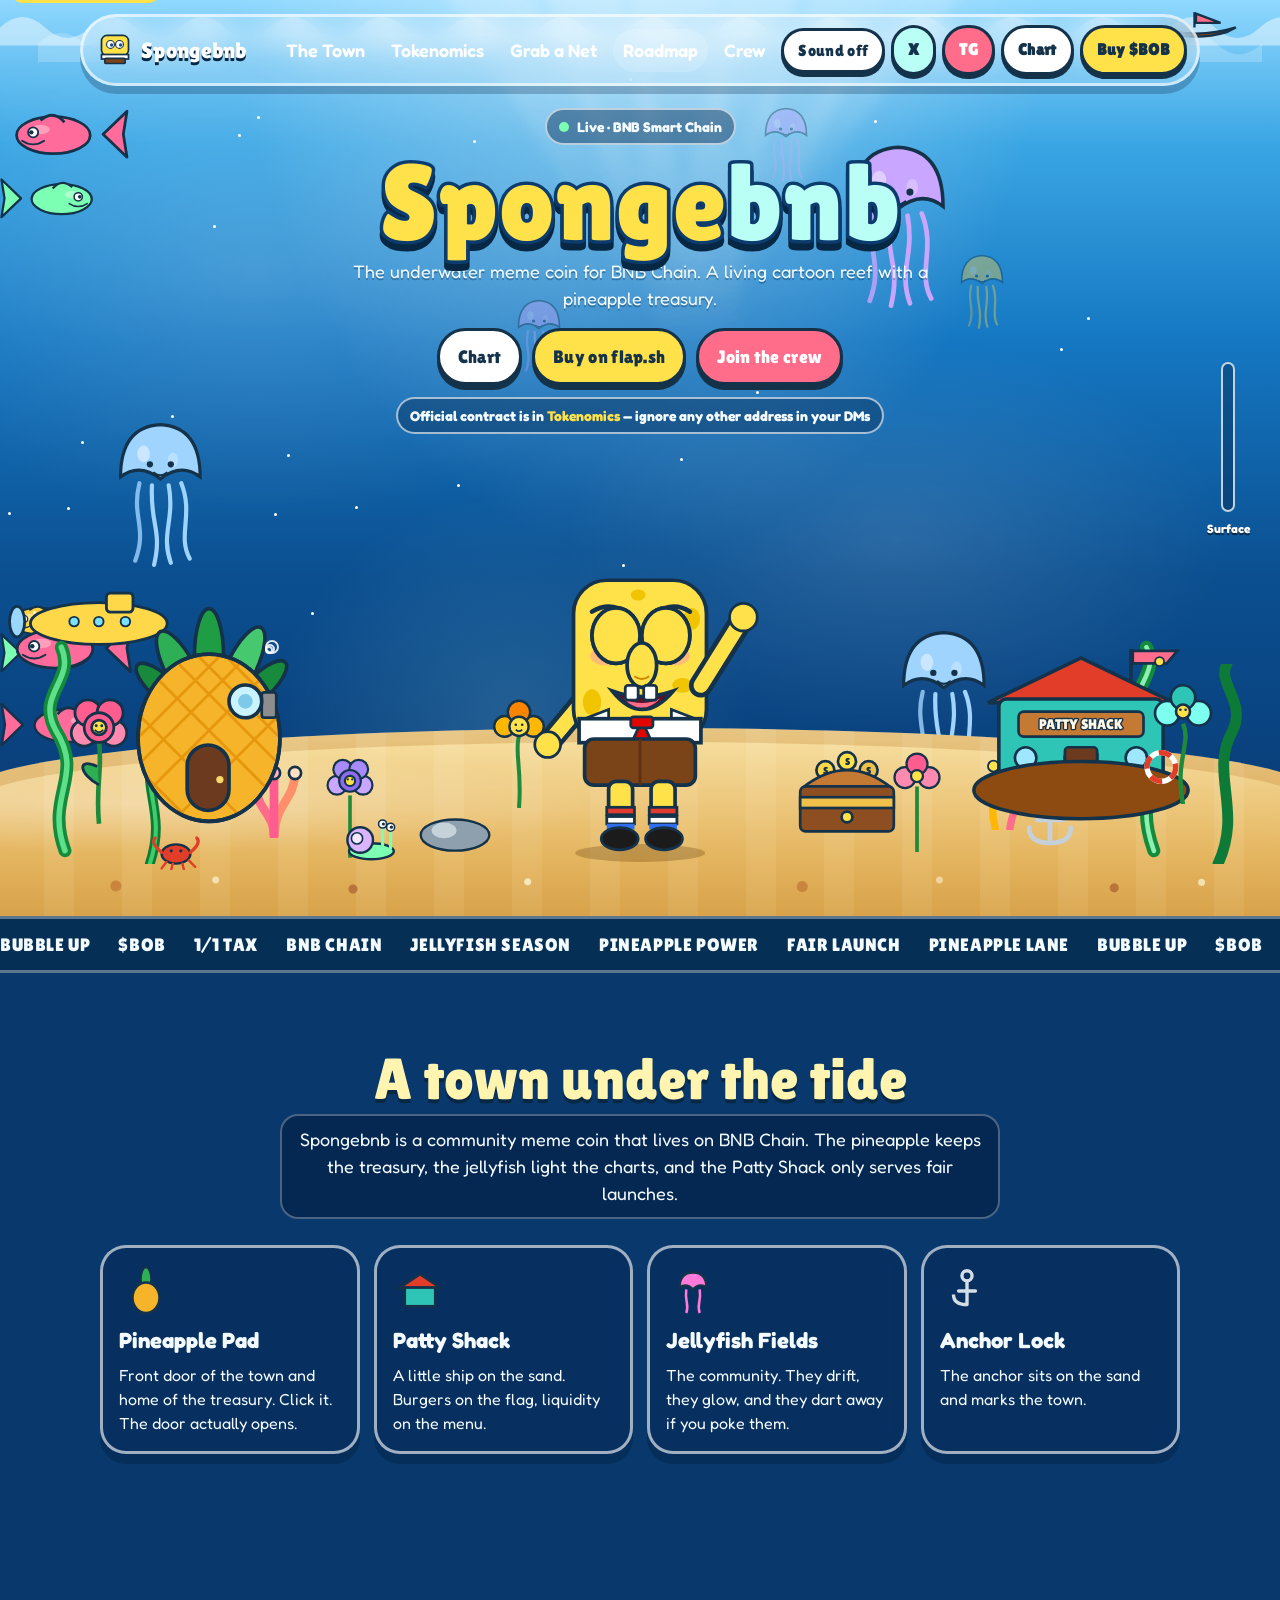
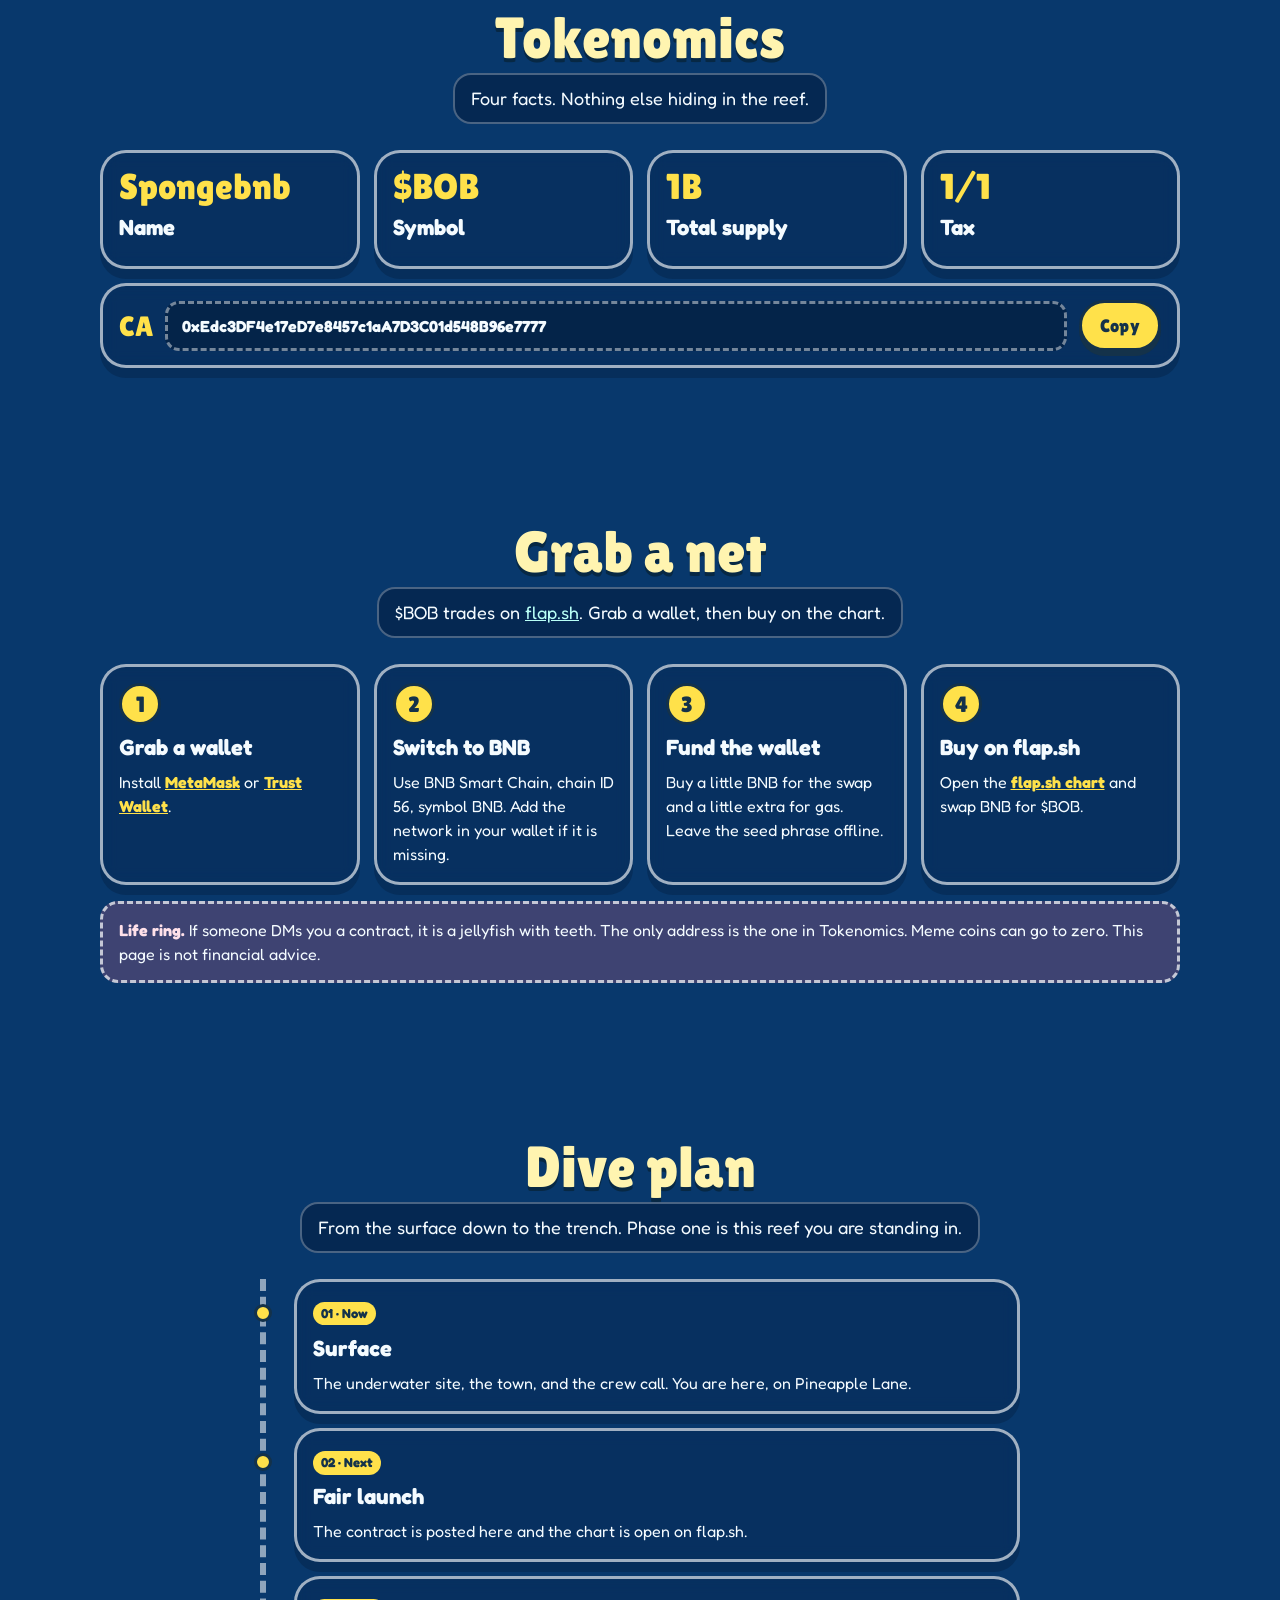
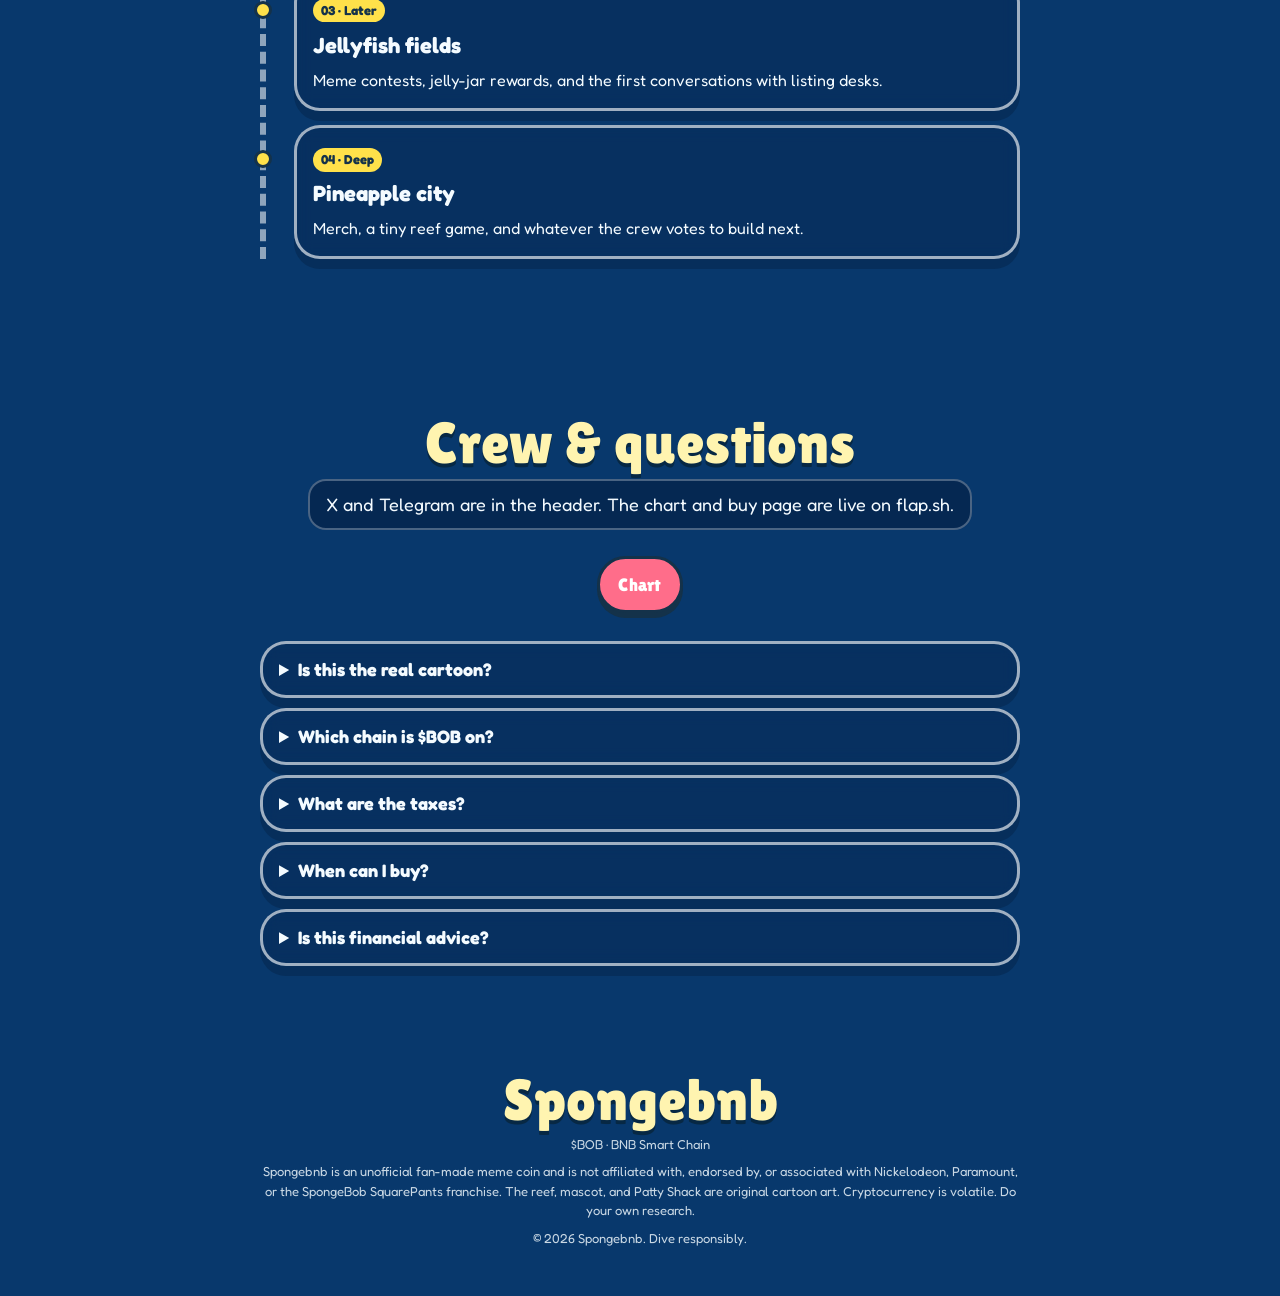
==== commit 11753aca: "Publish the contract address and link chart and buy to the flap.sh token page. Co-authored-by: Curso" ====
--- a/index.html
+++ b/index.html
@@ -74,23 +74,25 @@
       <button class="btn icon-btn" id="sound-btn" type="button" aria-pressed="false">Sound off</button>
       <a class="btn btn-aqua" href="https://x.com/spongebnb_" target="_blank" rel="noopener noreferrer">X</a>
       <a class="btn btn-pink" id="tg-btn" href="https://t.me/spongebnb_0" target="_blank" rel="noopener noreferrer">TG</a>
-      <a class="btn btn-yellow" href="https://flap.sh" target="_blank" rel="noopener noreferrer">Buy $BOB</a>
+      <a class="btn btn-chart" href="https://flap.sh/bnb/0xEdc3DF4e17eD7e8457c1aA7D3C01d548B96e7777" target="_blank" rel="noopener noreferrer">Chart</a>
+      <a class="btn btn-yellow" href="https://flap.sh/bnb/0xEdc3DF4e17eD7e8457c1aA7D3C01d548B96e7777" target="_blank" rel="noopener noreferrer">Buy $BOB</a>
     </nav>
   </header>
 
   <main id="main">
     <section class="hero" id="home">
       <div class="hero-copy">
-        <p class="kicker"><span class="pulse"></span> Pre-launch · BNB Smart Chain</p>
+        <p class="kicker"><span class="pulse"></span> Live · BNB Smart Chain</p>
         <h1 aria-label="Spongebnb">
           <span>S</span><span>p</span><span>o</span><span>n</span><span>g</span><span>e</span><span class="sea">b</span><span class="sea">n</span><span class="sea">b</span>
         </h1>
         <p class="lede">The underwater meme coin for BNB Chain. A living cartoon reef with a pineapple treasury.</p>
         <div class="cta-row">
-          <a class="btn btn-yellow" href="https://flap.sh" target="_blank" rel="noopener noreferrer">Buy on flap.sh</a>
+          <a class="btn btn-chart" href="https://flap.sh/bnb/0xEdc3DF4e17eD7e8457c1aA7D3C01d548B96e7777" target="_blank" rel="noopener noreferrer">Chart</a>
+          <a class="btn btn-yellow" href="https://flap.sh/bnb/0xEdc3DF4e17eD7e8457c1aA7D3C01d548B96e7777" target="_blank" rel="noopener noreferrer">Buy on flap.sh</a>
           <a class="btn btn-pink" href="#crew">Join the crew</a>
         </div>
-        <p class="status-pill">Contract <strong>drops at launch</strong> — ignore random addresses in your DMs</p>
+        <p class="status-pill">Official contract is in <strong>Tokenomics</strong> — ignore any other address in your DMs</p>
       </div>
 
       <div class="town">
@@ -435,7 +437,7 @@
         </div>
         <div class="ca-holder glass reveal">
           <span class="ca-label">CA</span>
-          <p class="ca-value" id="ca-value">Drops at launch</p>
+          <p class="ca-value" id="ca-value">0xEdc3DF4e17eD7e8457c1aA7D3C01d548B96e7777</p>
           <button class="btn btn-yellow" type="button" id="ca-copy">Copy</button>
         </div>
       </div>
@@ -444,7 +446,7 @@
     <section class="band" id="buy">
       <div class="wrap">
         <h2 class="reveal">Grab a net</h2>
-        <p class="lede reveal">$BOB launches on <a href="https://flap.sh" target="_blank" rel="noopener noreferrer">flap.sh</a>. Grab a wallet, then buy there.</p>
+        <p class="lede reveal">$BOB trades on <a href="https://flap.sh/bnb/0xEdc3DF4e17eD7e8457c1aA7D3C01d548B96e7777" target="_blank" rel="noopener noreferrer">flap.sh</a>. Grab a wallet, then buy on the chart.</p>
         <ol class="steps">
           <li class="glass reveal">
             <span class="num">1</span>
@@ -464,11 +466,11 @@
           <li class="glass reveal">
             <span class="num">4</span>
             <h3>Buy on flap.sh</h3>
-            <p>Open <a href="https://flap.sh" target="_blank" rel="noopener noreferrer">flap.sh</a> and swap BNB for $BOB when the launch is live.</p>
+            <p>Open the <a href="https://flap.sh/bnb/0xEdc3DF4e17eD7e8457c1aA7D3C01d548B96e7777" target="_blank" rel="noopener noreferrer">flap.sh chart</a> and swap BNB for $BOB.</p>
           </li>
         </ol>
         <div class="callout reveal">
-          <p><strong>Life ring.</strong> If someone DMs you a contract, it is a jellyfish with teeth. Wait for the address published on the official crew channels. Meme coins can go to zero. This page is not financial advice.</p>
+          <p><strong>Life ring.</strong> If someone DMs you a contract, it is a jellyfish with teeth. The only address is the one in Tokenomics. Meme coins can go to zero. This page is not financial advice.</p>
         </div>
       </div>
     </section>
@@ -486,7 +488,7 @@
           <li class="glass reveal">
             <span class="phase">02 · Next</span>
             <h3>Fair launch</h3>
-            <p>Publish the contract and open the chart with the real address only.</p>
+            <p>The contract is posted here and the chart is open on flap.sh.</p>
           </li>
           <li class="glass reveal">
             <span class="phase">03 · Later</span>
@@ -505,9 +507,9 @@
     <section class="band" id="crew">
       <div class="wrap">
         <h2 class="reveal">Crew & questions</h2>
-        <p class="lede reveal">X and Telegram are in the header. The chart opens when the launch is live.</p>
+        <p class="lede reveal">X and Telegram are in the header. The chart and buy page are live on flap.sh.</p>
         <div class="crew reveal">
-          <button class="btn btn-pink" type="button" data-soon>Chart</button>
+          <a class="btn btn-pink" href="https://flap.sh/bnb/0xEdc3DF4e17eD7e8457c1aA7D3C01d548B96e7777" target="_blank" rel="noopener noreferrer">Chart</a>
         </div>
         <div class="faq" style="margin-top: 28px">
           <details class="glass faq-item">
@@ -516,7 +518,7 @@
           </details>
           <details class="glass faq-item">
             <summary>Which chain is $BOB on?</summary>
-            <p>BNB Smart Chain, as a BEP-20 token, once the contract is deployed. Nothing is tradable before that address is posted on this site.</p>
+            <p>BNB Smart Chain, as a BEP-20 token. The only contract is the address in Tokenomics.</p>
           </details>
           <details class="glass faq-item">
             <summary>What are the taxes?</summary>
@@ -524,7 +526,7 @@
           </details>
           <details class="glass faq-item">
             <summary>When can I buy?</summary>
-            <p>When the contract is published here and on the official crew channels. Bookmark this page and ignore addresses that show up in DMs.</p>
+            <p>On the flap.sh chart linked from this page. Use only the contract posted here and ignore addresses that show up in DMs.</p>
           </details>
           <details class="glass faq-item">
             <summary>Is this financial advice?</summary>
@@ -537,7 +539,7 @@
 
   <footer class="footer">
     <h2>Spongebnb</h2>
-    <p class="fine">$BOB · BNB Smart Chain · Pre-launch</p>
+    <p class="fine">$BOB · BNB Smart Chain</p>
     <p class="fine">Spongebnb is an unofficial fan-made meme coin and is not affiliated with, endorsed by, or associated with Nickelodeon, Paramount, or the SpongeBob SquarePants franchise. The reef, mascot, and Patty Shack are original cartoon art. Cryptocurrency is volatile. Do your own research.</p>
     <p class="fine">© 2026 Spongebnb. Dive responsibly.</p>
   </footer>
--- a/styles.css
+++ b/styles.css
@@ -304,6 +304,9 @@
 .nav-links a.btn-aqua:hover { background: var(--aqua); }
 .nav-links a.btn-pink,
 .nav-links a.btn-pink:hover { color: white; background: var(--pink); }
+.nav-links a.btn-chart,
+.nav-links a.btn-chart:hover { color: var(--ink); background: white; }
+.btn-chart { background: white; color: var(--ink); }
 .burger {
   display: none;
   margin-left: auto;
@@ -950,9 +953,8 @@
   background: rgba(4, 24, 48, 0.45);
   border: 3px dashed rgba(255, 255, 255, 0.45);
   font-weight: 700;
-  overflow: hidden;
-  text-overflow: ellipsis;
-  white-space: nowrap;
+  font-size: clamp(13px, 1.5vw, 16px);
+  overflow-wrap: anywhere;
 }
 .ca-holder .btn { flex: none; }
 
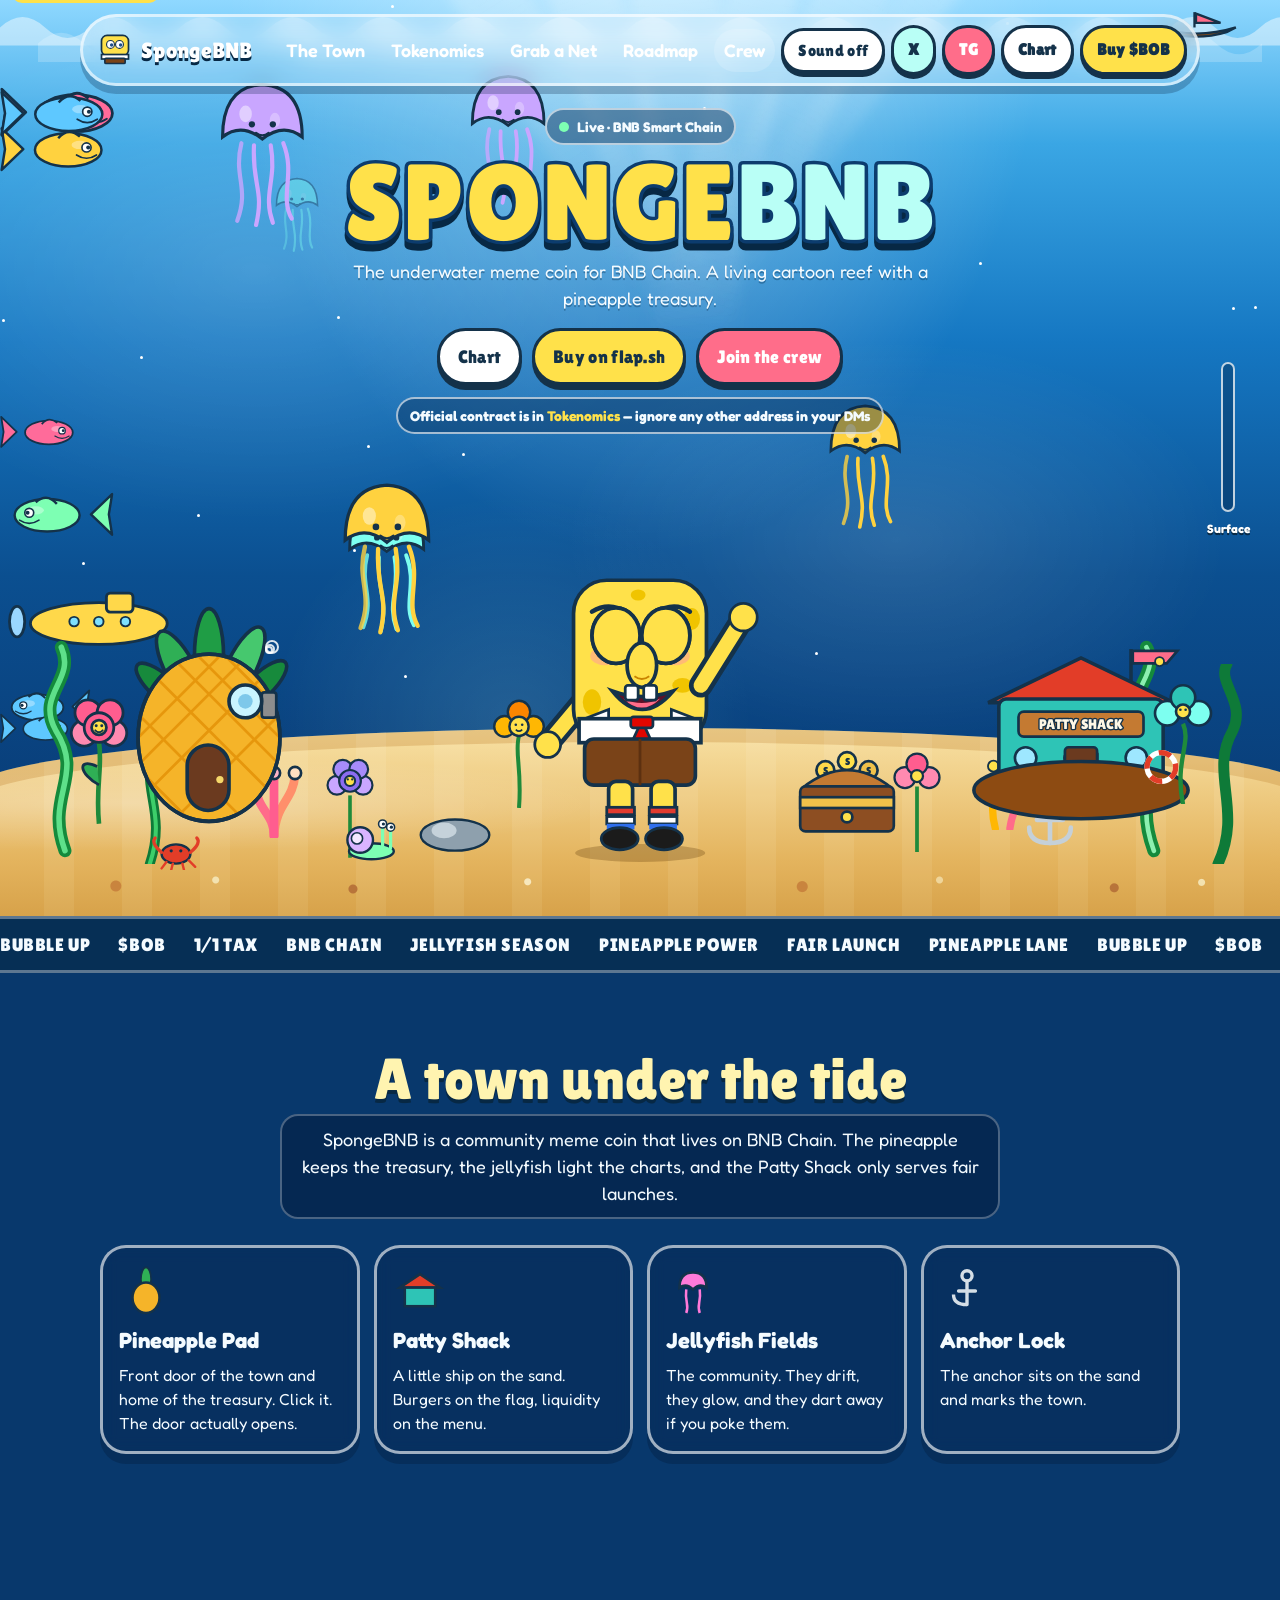
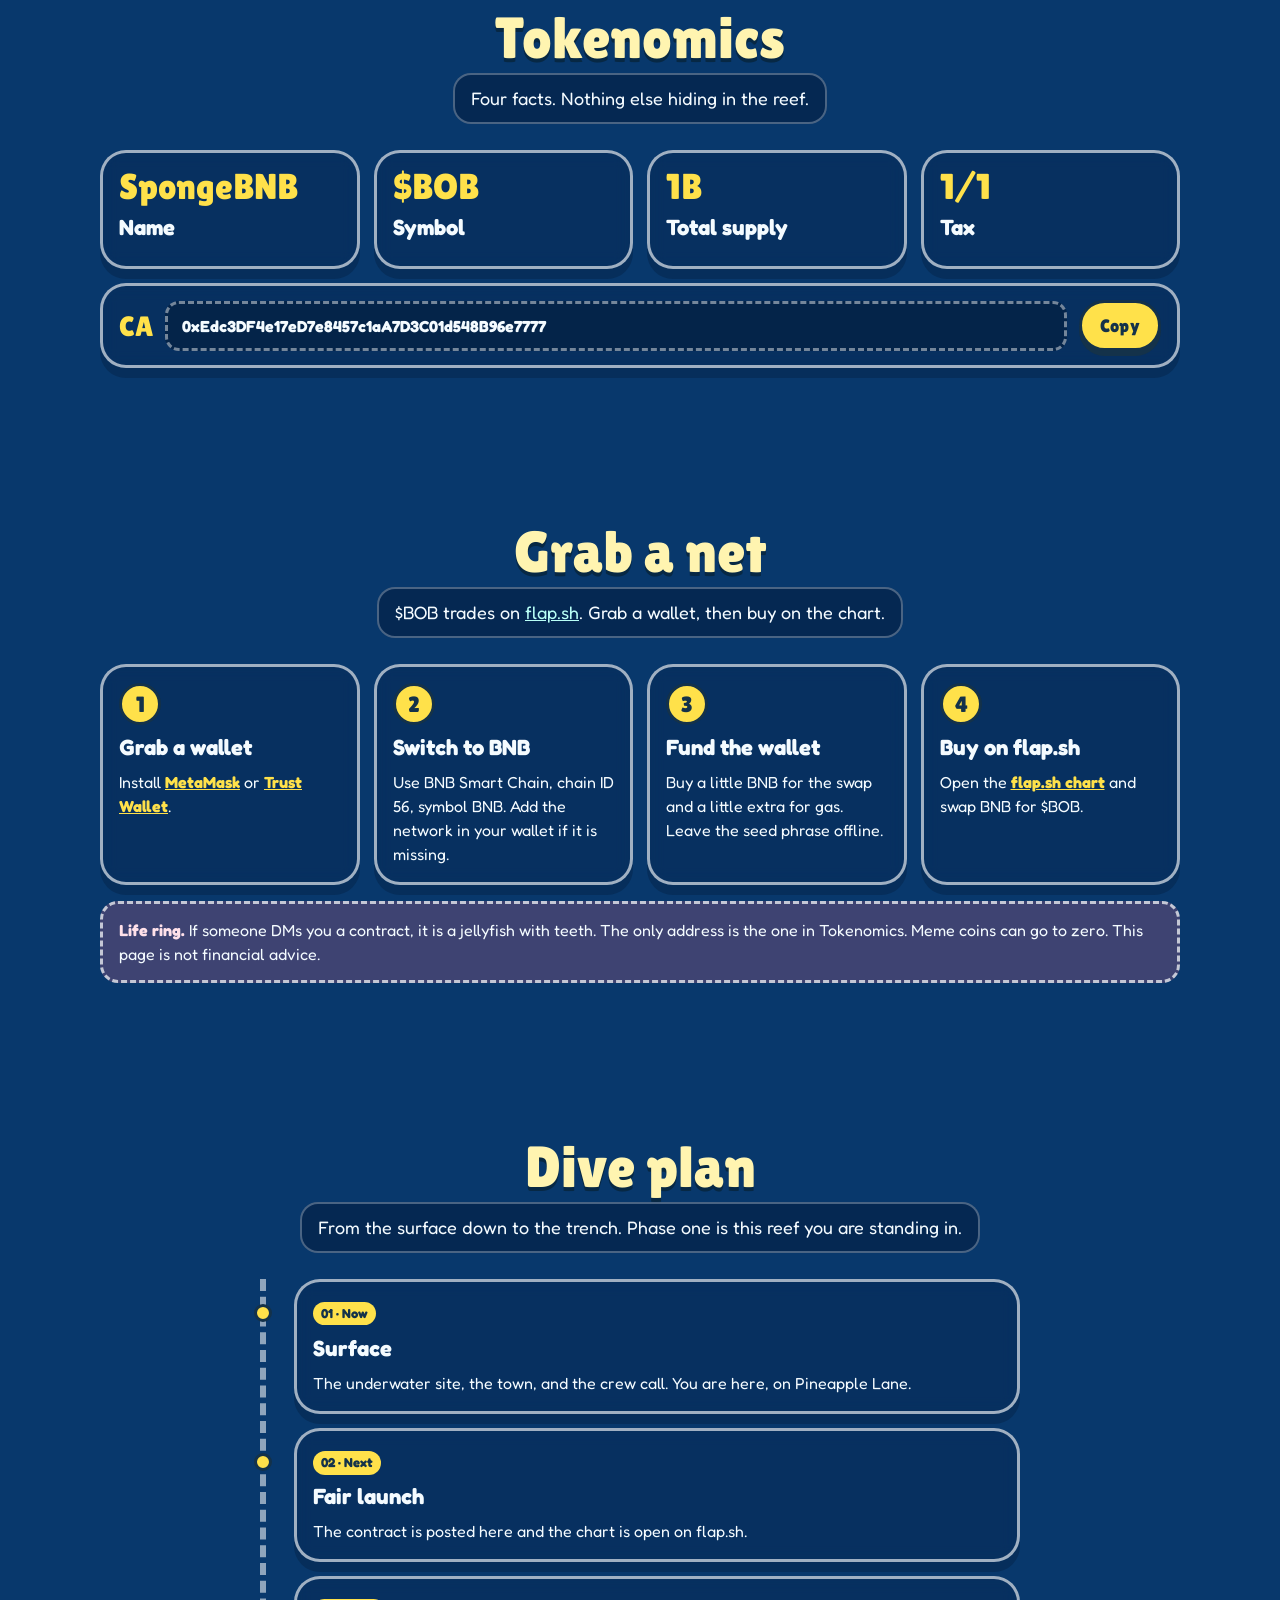
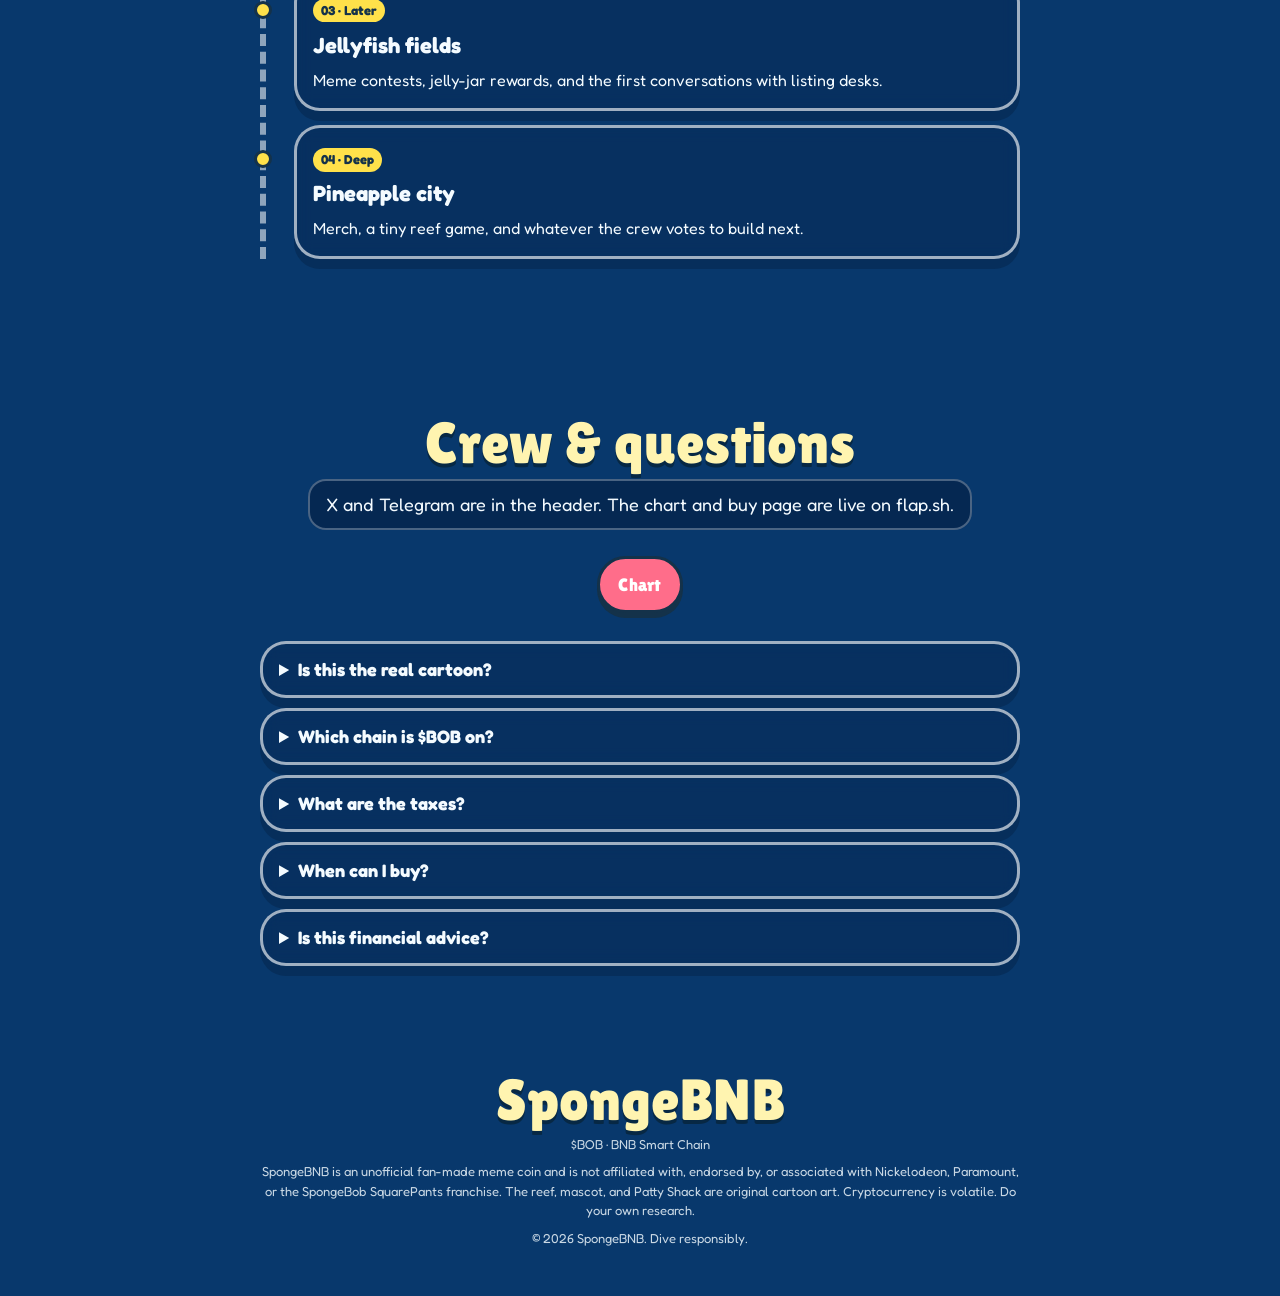
==== commit d6ebcadf: "Restore the token name casing to SpongeBNB. Co-authored-by: Cursor <cursoragent@cursor.com>" ====
--- a/index.html
+++ b/index.html
@@ -3,8 +3,8 @@
 <head>
   <meta charset="UTF-8">
   <meta name="viewport" content="width=device-width, initial-scale=1">
-  <title>Spongebnb — The underwater meme coin</title>
-  <meta name="description" content="Spongebnb is a fan-made underwater meme coin on BNB Chain. Total supply 1B, tax 1/1.">
+  <title>SpongeBNB — The underwater meme coin</title>
+  <meta name="description" content="SpongeBNB is a fan-made underwater meme coin on BNB Chain. Total supply 1B, tax 1/1.">
   <meta name="theme-color" content="#0c6ebd">
   <link rel="icon" href="favicon.svg" type="image/svg+xml">
   <link rel="preconnect" href="https://fonts.googleapis.com">
@@ -60,7 +60,7 @@
         <rect x="8" y="40" width="48" height="8" fill="#fff" stroke="#14324a" stroke-width="3"/>
         <rect x="14" y="47" width="36" height="9" rx="2" fill="#7a4318" stroke="#14324a" stroke-width="3"/>
       </svg>
-      Spongebnb
+      SpongeBNB
     </a>
     <button class="burger" type="button" aria-label="Menu" aria-expanded="false">
       <span></span><span></span><span></span>
@@ -83,8 +83,8 @@
     <section class="hero" id="home">
       <div class="hero-copy">
         <p class="kicker"><span class="pulse"></span> Live · BNB Smart Chain</p>
-        <h1 aria-label="Spongebnb">
-          <span>S</span><span>p</span><span>o</span><span>n</span><span>g</span><span>e</span><span class="sea">b</span><span class="sea">n</span><span class="sea">b</span>
+        <h1 aria-label="SpongeBNB">
+          <span>S</span><span>P</span><span>O</span><span>N</span><span>G</span><span>E</span><span class="sea">B</span><span class="sea">N</span><span class="sea">B</span>
         </h1>
         <p class="lede">The underwater meme coin for BNB Chain. A living cartoon reef with a pineapple treasury.</p>
         <div class="cta-row">
@@ -373,7 +373,7 @@
     <section class="band" id="about">
       <div class="wrap">
         <h2 class="reveal">A town under the tide</h2>
-        <p class="lede reveal">Spongebnb is a community meme coin that lives on BNB Chain. The pineapple keeps the treasury, the jellyfish light the charts, and the Patty Shack only serves fair launches.</p>
+        <p class="lede reveal">SpongeBNB is a community meme coin that lives on BNB Chain. The pineapple keeps the treasury, the jellyfish light the charts, and the Patty Shack only serves fair launches.</p>
         <div class="spot-grid">
           <article class="glass spot reveal">
             <svg class="mini" viewBox="0 0 64 64" aria-hidden="true">
@@ -419,7 +419,7 @@
         <p class="lede reveal">Four facts. Nothing else hiding in the reef.</p>
         <div class="stats facts">
           <article class="glass stat reveal">
-            <p class="stat-num name">Spongebnb</p>
+            <p class="stat-num name">SpongeBNB</p>
             <h3>Name</h3>
           </article>
           <article class="glass stat reveal">
@@ -514,7 +514,7 @@
         <div class="faq" style="margin-top: 28px">
           <details class="glass faq-item">
             <summary>Is this the real cartoon?</summary>
-            <p>No. Spongebnb is an unofficial fan-made meme project with original cartoon art. It is not affiliated with, endorsed by, or connected to Nickelodeon, Paramount, or SpongeBob SquarePants.</p>
+            <p>No. SpongeBNB is an unofficial fan-made meme project with original cartoon art. It is not affiliated with, endorsed by, or connected to Nickelodeon, Paramount, or SpongeBob SquarePants.</p>
           </details>
           <details class="glass faq-item">
             <summary>Which chain is $BOB on?</summary>
@@ -538,10 +538,10 @@
   </main>
 
   <footer class="footer">
-    <h2>Spongebnb</h2>
+    <h2>SpongeBNB</h2>
     <p class="fine">$BOB · BNB Smart Chain</p>
-    <p class="fine">Spongebnb is an unofficial fan-made meme coin and is not affiliated with, endorsed by, or associated with Nickelodeon, Paramount, or the SpongeBob SquarePants franchise. The reef, mascot, and Patty Shack are original cartoon art. Cryptocurrency is volatile. Do your own research.</p>
-    <p class="fine">© 2026 Spongebnb. Dive responsibly.</p>
+    <p class="fine">SpongeBNB is an unofficial fan-made meme coin and is not affiliated with, endorsed by, or associated with Nickelodeon, Paramount, or the SpongeBob SquarePants franchise. The reef, mascot, and Patty Shack are original cartoon art. Cryptocurrency is volatile. Do your own research.</p>
+    <p class="fine">© 2026 SpongeBNB. Dive responsibly.</p>
   </footer>
 
   <button class="btn btn-yellow surface-btn" id="surface-btn" type="button">Back to surface</button>
